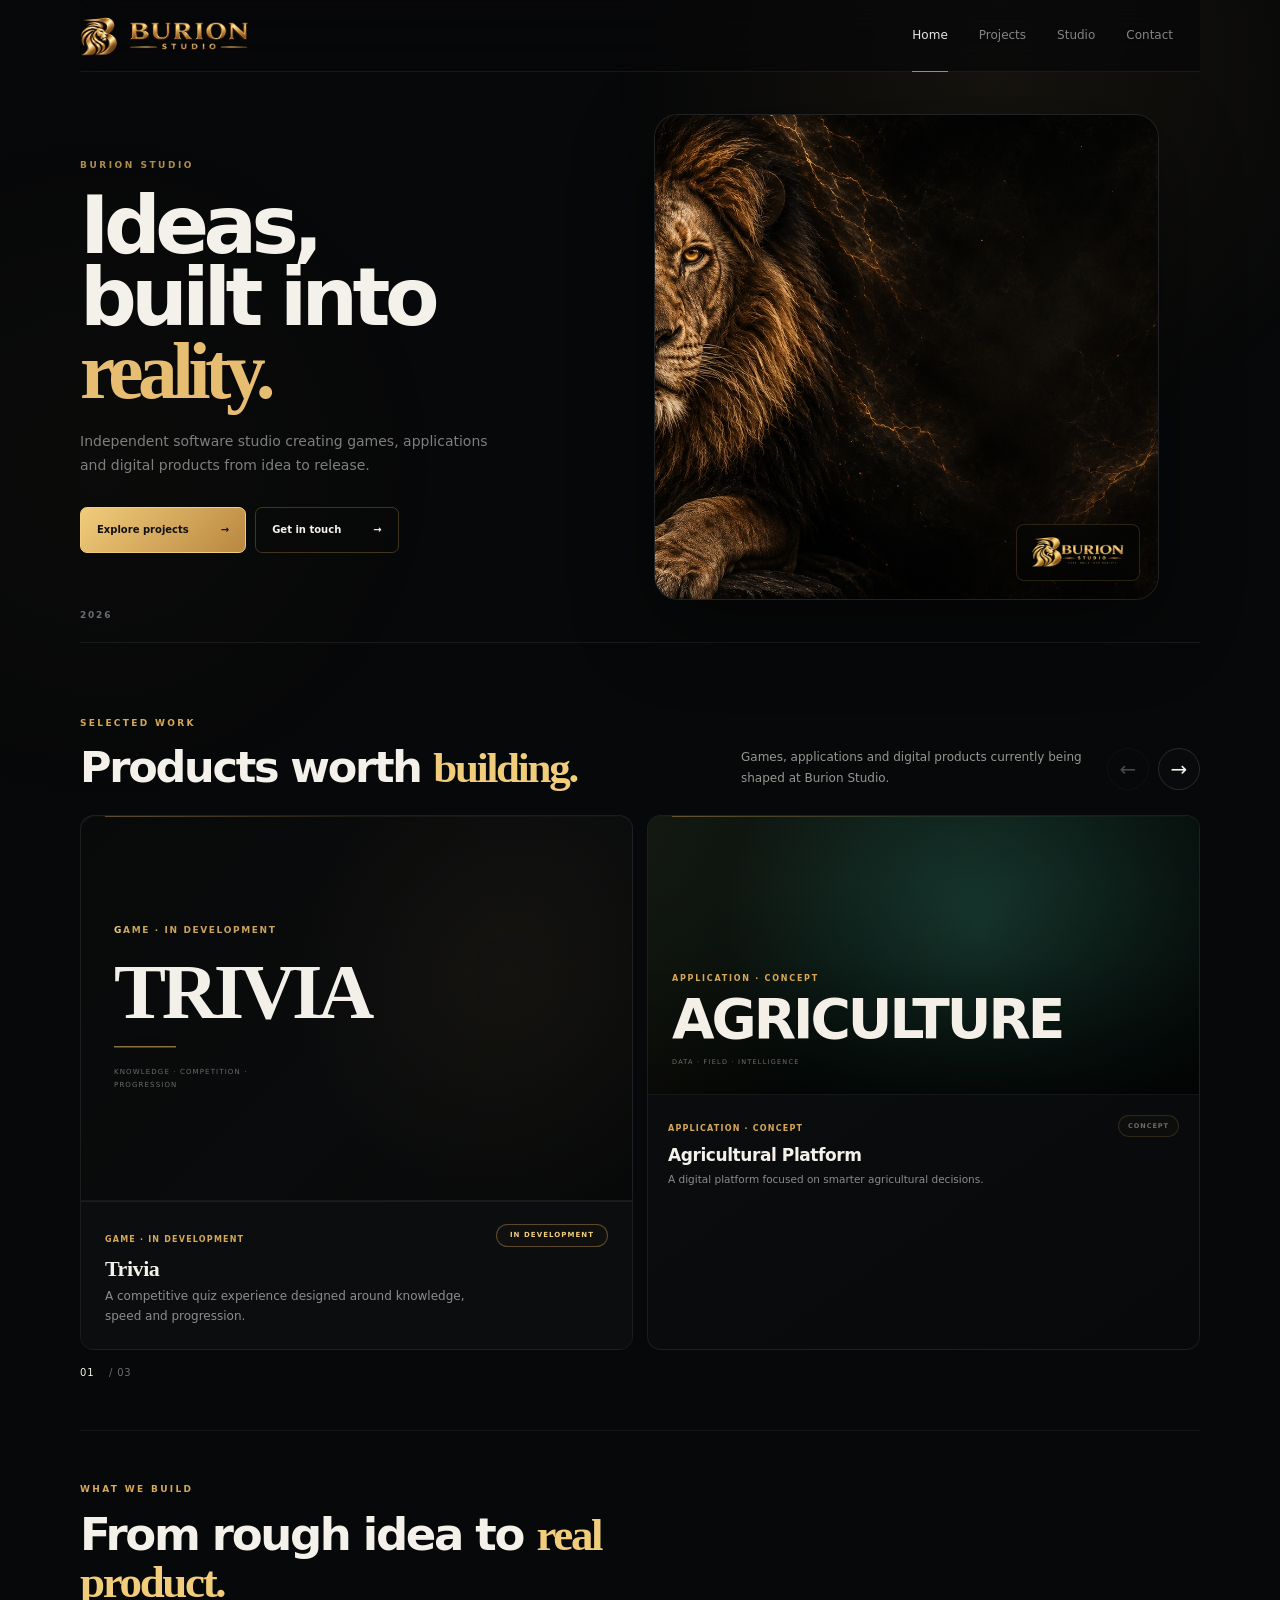
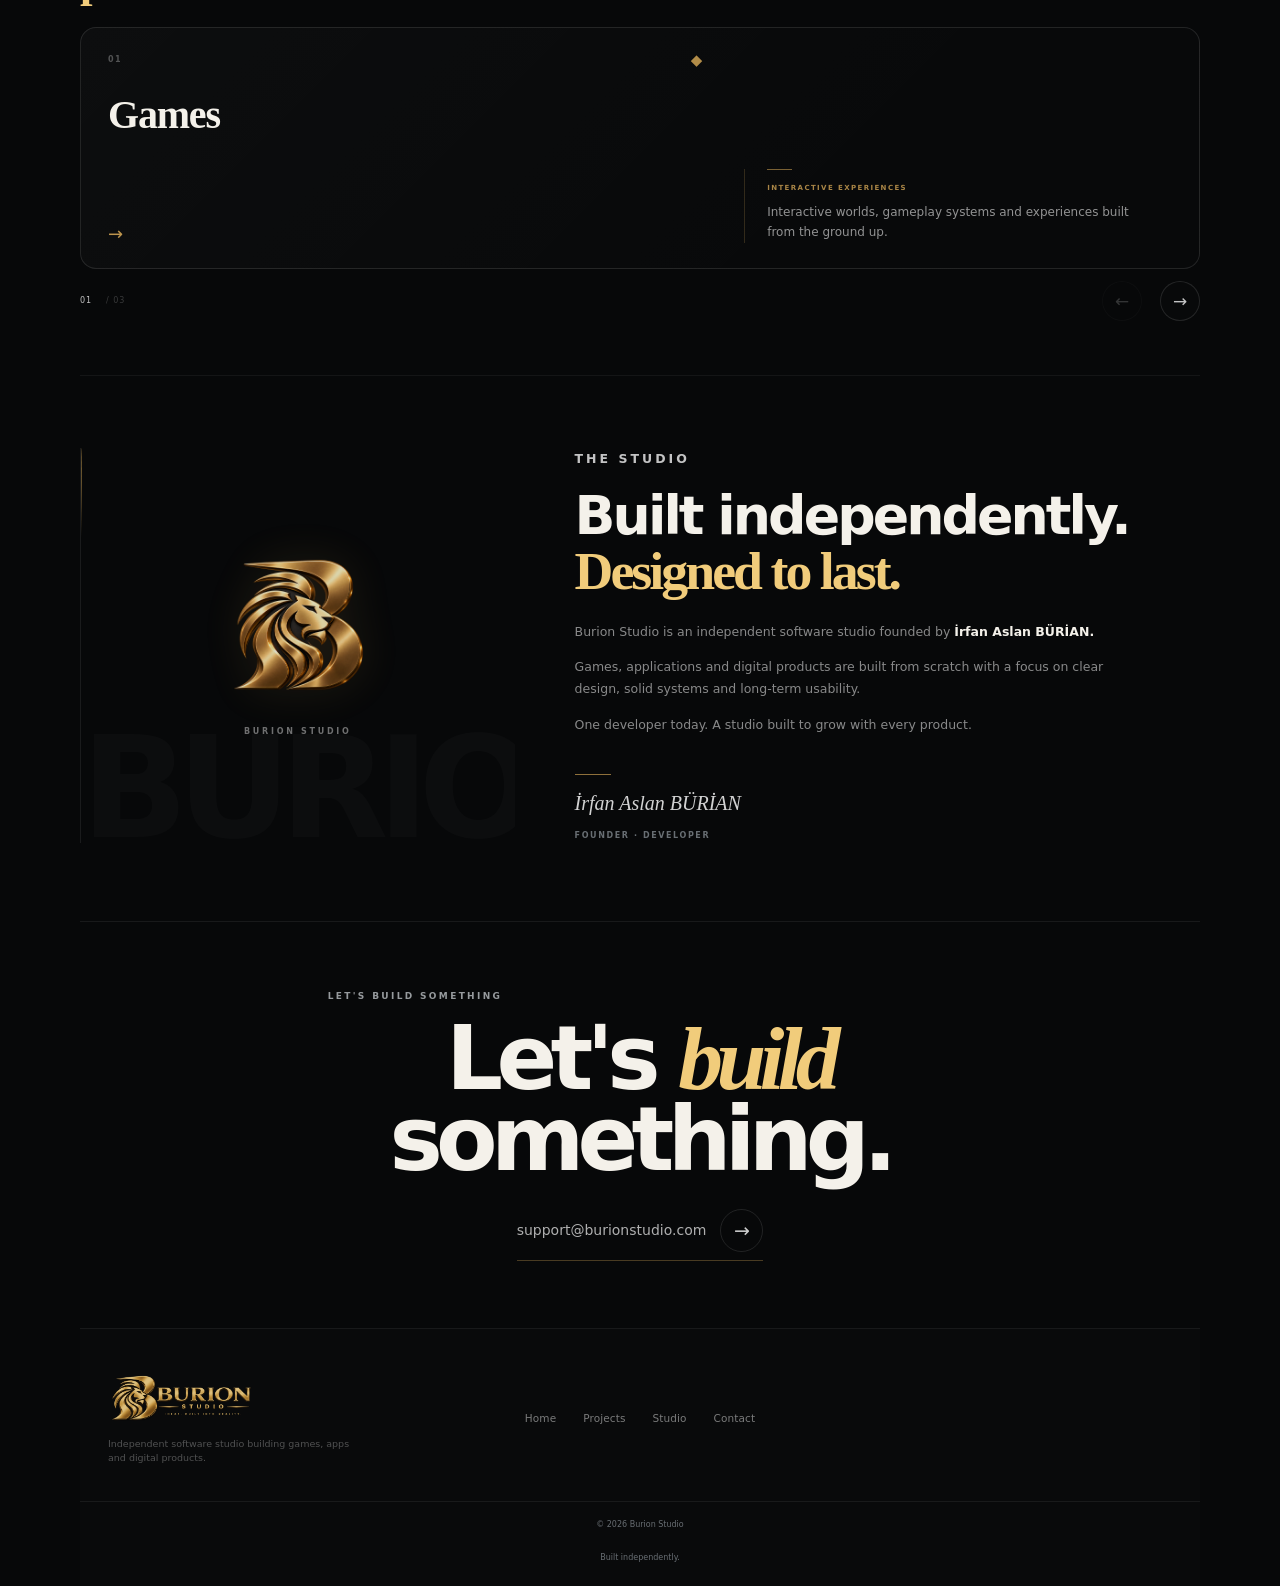
==== index.html @ bcc715de "chore: wire final site audit layer" ====
<!DOCTYPE html><html lang="en"><head><meta charset="UTF-8"><meta name="viewport" content="width=device-width, initial-scale=1.0"><meta name="description" content="Burion Studio — independent games, applications and digital products built from idea to release."><meta name="theme-color" content="#070809"><meta name="color-scheme" content="dark"><meta name="robots" content="index, follow"><meta name="author" content="Burion Studio"><link rel="canonical" href="https://burionstudio.com/"><link rel="preload" as="image" href="assets/brand/burion-hero-lion.jpg" fetchpriority="high"><link rel="icon" type="image/png" href="assets/brand/burion-favicon.png"><link rel="stylesheet" href="css/style.css"><link rel="stylesheet" href="css/about-polish.css?v=20260830-1"><link rel="stylesheet" href="css/projects-polish.css?v=20260830-2"><link rel="stylesheet" href="css/footer-polish.css?v=20260830-9"><link rel="stylesheet" href="css/stability.css?v=20260830-1"><link rel="stylesheet" href="css/redesign-v1.css?v=20260831-2"><link rel="stylesheet" href="css/apple-linear-v2.css?v=20260831-1"><link rel="stylesheet" href="css/contact-reference-v1.css?v=20260831-1"><link rel="stylesheet" href="css/selected-work-carousel-fix.css?v=20260901-2"><link rel="stylesheet" href="css/selected-work-reference.css?v=20260901-3"><link rel="stylesheet" href="css/what-we-build-carousel.css?v=20260901-4"><link rel="stylesheet" href="css/contact-footer-premium-v1.css?v=20260901-2"><link rel="stylesheet" href="css/site-audit-v1.css?v=20260901-1"><title>Burion Studio — Independent Software Studio</title></head><body><div class="site-shell"><header class="site-header"><a href="#home" class="site-logo" aria-label="Burion Studio home"><img src="assets/brand/burion-logo-horizontal.png" alt="Burion Studio"></a><nav class="desktop-nav" aria-label="Primary navigation"><a href="#home" class="nav-link active">Home</a><a href="#projects" class="nav-link">Projects</a><a href="#studio" class="nav-link">Studio</a><a href="#contact" class="nav-link">Contact</a></nav><div class="header-actions"><button class="menu-button" type="button" aria-label="Open menu" aria-expanded="false" aria-controls="mobileMenu"><span></span><span></span><span></span></button></div></header><div class="mobile-menu" id="mobileMenu" hidden><nav class="mobile-nav" aria-label="Mobile navigation"><a href="#home">Home</a><a href="#projects">Projects</a><a href="#studio">Studio</a><a href="#contact">Contact</a></nav></div><main><section id="home" class="hero redesign-hero"><div class="hero-content"><p class="eyebrow">BURION STUDIO</p><h1>Ideas,<br>built into <em>reality.</em></h1><p class="hero-description">Independent software studio creating games, applications and digital products from idea to release.</p><div class="hero-actions"><a href="#projects" class="button button-primary"><span>Explore projects</span><span>→</span></a><a href="#contact" class="button button-secondary"><span>Get in touch</span><span>→</span></a></div></div><div class="hero-visual"><div class="hero-image-frame"><img src="assets/brand/burion-hero-lion.jpg" alt="Burion Studio lion" class="hero-image" loading="eager" fetchpriority="high" decoding="async"><div class="hero-image-overlay"></div><div class="hero-image-brand"><img src="assets/brand/burion-logo-gold.png" alt=""></div></div></div></section><section id="projects" class="projects-section redesign-projects"><div class="section-heading projects-heading"><div><p class="eyebrow">SELECTED WORK</p><h2>Products worth <em>building.</em></h2></div><div class="projects-heading-side"><p class="section-description">Games, applications and digital products currently being shaped at Burion Studio.</p><div class="projects-controls" role="group" aria-label="Selected work navigation"><button type="button" class="projects-arrow projects-prev" aria-label="Previous project" disabled>←</button><button type="button" class="projects-arrow projects-next" aria-label="Next project">→</button></div></div></div><div class="projects-carousel" data-projects-carousel><div class="projects-track"><article class="project-card project-featured"><div class="project-image project-image-trivia"><div class="project-image-content"><span>GAME · IN DEVELOPMENT</span><strong>TRIVIA</strong><small>KNOWLEDGE · COMPETITION ·<br>PROGRESSION</small></div></div><div class="project-info redesign-project-info"><div><span class="project-category">GAME · IN DEVELOPMENT</span><h3>Trivia</h3><p>A competitive quiz experience designed around knowledge, speed and progression.</p></div><span class="project-status">IN DEVELOPMENT</span></div></article><article class="project-card"><div class="project-image project-image-agriculture"><div class="project-image-content"><span>APPLICATION · CONCEPT</span><strong>AGRICULTURE</strong><small>DATA · FIELD · INTELLIGENCE</small></div><div class="agri-ui" aria-hidden="true"><div class="agri-sidebar"><i></i><i></i><i></i><i></i></div><div class="agri-map"><b></b><b></b><b></b><b></b></div></div></div><div class="project-info"><div><span class="project-category">APPLICATION · CONCEPT</span><h3>Agricultural Platform</h3><p>A digital platform focused on smarter agricultural decisions.</p></div><span class="project-status">CONCEPT</span></div></article><article class="project-card project-next"><div class="project-image project-image-next"><div class="project-next-mark"><span>03</span><strong>MORE<br><em>TO COME.</em></strong><small>NEW PRODUCTS · IN DEVELOPMENT</small></div><div class="project-next-ring" aria-hidden="true"></div></div><div class="project-info"><div><span class="project-category">BURION STUDIO</span><h3>More products are coming.</h3><p>New games and digital products are taking shape behind the scenes.</p></div><span class="project-status">COMING SOON</span></div></article></div></div><div class="projects-pagination" aria-hidden="true"><span class="projects-pagination-current">01</span><span class="projects-pagination-line"><i></i></span><span>02</span><span class="projects-pagination-line"><i></i></span><span>03</span></div></section><section class="build-section redesign-build"><div class="section-heading"><div><p class="eyebrow">WHAT WE BUILD</p><h2>From rough idea to <em>real product.</em></h2></div></div><div class="build-carousel" data-build-carousel><div class="build-track"><article class="build-slide"><div class="build-slide-main"><div class="build-slide-top"><span class="build-slide-index">01</span><span class="build-slide-symbol">◆</span></div><h3>Games</h3><span class="build-slide-arrow">→</span></div><div class="build-slide-copy"><span>INTERACTIVE EXPERIENCES</span><p>Interactive worlds, gameplay systems and experiences built from the ground up.</p></div></article><article class="build-slide"><div class="build-slide-main"><div class="build-slide-top"><span class="build-slide-index">02</span><span class="build-slide-symbol">◇</span></div><h3>Applications</h3><span class="build-slide-arrow">→</span></div><div class="build-slide-copy"><span>DIGITAL SOLUTIONS</span><p>Useful digital products designed around real problems and real people.</p></div></article><article class="build-slide"><div class="build-slide-main"><div class="build-slide-top"><span class="build-slide-index">03</span><span class="build-slide-symbol">&lt;/&gt;</span></div><h3>Digital Products</h3><span class="build-slide-arrow">→</span></div><div class="build-slide-copy"><span>WEB · PLATFORMS · EXPERIENCES</span><p>Websites, platforms and experiences when ideas need a place to live.</p></div></article></div><div class="build-carousel-controls"><div class="build-pagination"><span class="build-pagination-current">01</span></div><div class="build-arrows"><button type="button" class="build-arrow build-prev" aria-label="Previous capability" disabled>←</button><button type="button" class="build-arrow build-next" aria-label="Next capability">→</button></div></div></div></section><section id="studio" class="about-section redesign-about"><div class="about-visual"><div class="about-mark"><img src="assets/brand/burion-logo-mark.png" alt="Burion Studio mark" loading="lazy" decoding="async"></div><span>BURION STUDIO</span></div><div class="about-content"><p class="eyebrow">THE STUDIO</p><h2>Built independently.<br><em>Designed to last.</em></h2><p>Burion Studio is an independent software studio founded by <strong>İrfan Aslan BÜRİAN.</strong></p><p>Games, applications and digital products are built from scratch with a focus on clear design, solid systems and long-term usability.</p><p>One developer today. A studio built to grow with every product.</p><div class="signature">İrfan Aslan BÜRİAN</div><span class="about-role">FOUNDER · DEVELOPER</span></div></section><section id="contact" class="contact-section redesign-contact"><div class="contact-heading"><p class="eyebrow">LET'S BUILD SOMETHING</p><h2>Let's <em>build</em><br>something.</h2><a href="mailto:support@burionstudio.com" class="contact-email" aria-label="Email Burion Studio">support@burionstudio.com <span aria-hidden="true">→</span></a></div></section></main><footer class="site-footer"><div class="footer-main"><div class="footer-brand"><img src="assets/brand/burion-logo-gold.png" alt="Burion Studio" loading="lazy" decoding="async"><p>Independent software studio building games, apps and digital products.</p></div><nav class="footer-nav" aria-label="Footer navigation"><a href="#home">Home</a><a href="#projects">Projects</a><a href="#studio">Studio</a><a href="#contact">Contact</a></nav><div class="footer-socials" aria-label="Social links"></div></div><div class="footer-bottom"><span>© 2026 Burion Studio</span><span>Built independently.</span></div></footer></div><script src="script.js"></script></body></html>
---- css/style.css ----
/* =========================================================
   BURION STUDIO
   PREMIUM RESPONSIVE SYSTEM
   V3
========================================================= */

:root{--bg:#070809;--bg-soft:#0a0c0e;--surface:#0d1012;--surface-raised:#111416;--line:rgba(255,255,255,.085);--line-soft:rgba(255,255,255,.055);--text:#f4f1ea;--text-soft:#d0cdc5;--muted:#969a9d;--muted-dark:#686e73;--gold:#d7a957;--gold-light:#f1cc7b;--gold-dark:#9b7337;--max-width:1180px;--radius:16px;--ease:cubic-bezier(.22,.61,.36,1)}
*,*::before,*::after{box-sizing:border-box}html{margin:0;padding:0;width:100%;scroll-behavior:smooth;scroll-padding-top:90px;overflow-x:hidden}body{margin:0;padding:0;width:100%;min-width:0;overflow-x:hidden;background:var(--bg);color:var(--text);font-family:"DM Sans",system-ui,-apple-system,BlinkMacSystemFont,"Segoe UI",sans-serif;line-height:1.6;-webkit-font-smoothing:antialiased;text-rendering:optimizeLegibility}img,svg{display:block;max-width:100%}button,input,textarea{font:inherit}button{cursor:pointer}a{color:inherit;text-decoration:none}::selection{background:var(--gold);color:#111}body::before{content:"";position:fixed;inset:0;z-index:-1;pointer-events:none;background:radial-gradient(circle at 78% 8%,rgba(215,169,87,.075),transparent 30%),radial-gradient(circle at 8% 52%,rgba(215,169,87,.025),transparent 28%)}
.site-shell{width:100%;max-width:var(--max-width);margin:0 auto;padding-left:30px;padding-right:30px}.site-header{position:relative;z-index:100;height:82px;display:flex;align-items:center;border-bottom:1px solid var(--line-soft)}.site-logo{width:190px;max-width:190px;display:flex;align-items:center;flex-shrink:0}.site-logo img{width:175px;height:auto;object-fit:contain}.desktop-nav{display:flex;align-items:center;gap:38px;margin-left:auto;margin-right:38px}.nav-link{position:relative;padding:31px 0;color:var(--muted);font-size:13px;font-weight:500;transition:color .2s ease}.nav-link:hover,.nav-link.active{color:var(--text)}.nav-link.active::after{content:"";position:absolute;left:0;right:0;bottom:-1px;height:2px;background:var(--gold)}.header-actions{position:relative;display:flex;align-items:center;gap:17px;flex-shrink:0}.language-button{display:flex;align-items:center;gap:6px;padding:8px 0;border:0;background:transparent;color:var(--text-soft);font-size:11px;font-weight:600;letter-spacing:.1em}.language-arrow{color:var(--gold);font-size:12px}.menu-button{display:none;width:40px;height:40px;padding:8px;flex-direction:column;align-items:center;justify-content:center;gap:5px;border:1px solid var(--line);border-radius:9px;background:var(--surface)}.menu-button span{display:block;width:20px;height:2px;border-radius:2px;background:var(--text);transition:transform .2s ease,opacity .2s ease}.menu-button.is-open span:nth-child(1){transform:translateY(7px) rotate(45deg)}.menu-button.is-open span:nth-child(2){opacity:0}.menu-button.is-open span:nth-child(3){transform:translateY(-7px) rotate(-45deg)}.language-menu{position:absolute;top:67px;right:0;z-index:500;width:145px;padding:6px;border:1px solid var(--line);border-radius:11px;background:rgba(13,16,18,.97);box-shadow:0 20px 50px rgba(0,0,0,.45);backdrop-filter:blur(18px)}.language-menu[hidden],.mobile-menu[hidden]{display:none}.language-menu button{width:100%;padding:10px 12px;border:0;border-radius:7px;background:transparent;color:var(--text-soft);text-align:left;font-size:12px;transition:background .2s ease,color .2s ease}.language-menu button:hover{background:rgba(215,169,87,.07);color:var(--gold-light)}.mobile-menu{display:none;position:fixed;top:74px;left:15px;right:15px;z-index:200;padding:10px;border:1px solid var(--line);border-radius:15px;background:rgba(10,12,14,.98);box-shadow:0 25px 70px rgba(0,0,0,.58);backdrop-filter:blur(20px)}.mobile-menu:not([hidden]){display:block}.mobile-nav a{display:block;padding:14px 13px;border-bottom:1px solid var(--line-soft);color:var(--text-soft);font-size:14px;transition:color .2s ease,padding-left .2s ease}.mobile-nav a:last-child{border-bottom:0}.mobile-nav a:hover{color:var(--gold-light);padding-left:17px}.mobile-language{margin-top:10px;padding:13px 13px 5px;border-top:1px solid var(--line-soft)}.mobile-language>span{display:block;margin-bottom:10px;color:var(--gold);font-size:9px;font-weight:700;letter-spacing:.18em}.mobile-language>div{display:flex;gap:7px}.mobile-language button{padding:7px 10px;border:1px solid var(--line);border-radius:7px;background:rgba(255,255,255,.025);color:var(--muted);font-size:10px}.eyebrow{margin:0 0 18px;color:var(--gold);font-size:10px;font-weight:700;line-height:1;letter-spacing:.24em}h1,h2,h3,p{margin-top:0}h2{font-size:clamp(31px,4vw,45px);line-height:1.07;letter-spacing:-.045em}h1 em,h2 em{color:var(--gold-light);font-family:"Playfair Display",Georgia,serif;font-style:normal;font-weight:600}
.hero{position:relative;display:grid;grid-template-columns:minmax(0,.9fr) minmax(0,1.1fr);min-height:650px;border-bottom:1px solid var(--line-soft)}.hero-content{position:relative;z-index:2;display:flex;flex-direction:column;justify-content:center;padding:75px 40px 75px 0}.hero h1{max-width:650px;margin:0 0 27px;font-size:clamp(58px,6.35vw,84px);font-weight:700;line-height:.94;letter-spacing:-.065em}.hero-description{max-width:465px;margin:0;color:var(--muted);font-size:15px;line-height:1.75}.hero-actions{display:flex;flex-wrap:wrap;gap:11px;margin-top:35px}.button{min-height:48px;display:inline-flex;align-items:center;justify-content:space-between;gap:32px;padding:12px 17px;border-radius:8px;font-size:11px;font-weight:700;transition:transform .2s var(--ease),box-shadow .2s ease,border-color .2s ease,background .2s ease}.button:hover{transform:translateY(-2px)}.button-primary{color:#111;border:1px solid var(--gold-light);background:linear-gradient(135deg,var(--gold-light),#b98740);box-shadow:0 8px 25px rgba(215,169,87,.08)}.button-primary:hover{box-shadow:0 12px 35px rgba(215,169,87,.18)}.button-secondary{color:var(--text);border:1px solid #574628;background:rgba(255,255,255,.015)}.button-secondary:hover{border-color:var(--gold);background:rgba(215,169,87,.045)}
.hero-visual{position:relative;min-width:0;min-height:650px;display:flex;align-items:center;justify-content:center;padding:42px 0 42px 18px}.hero-visual::before{content:"";position:absolute;width:470px;height:470px;border-radius:50%;background:radial-gradient(circle,rgba(215,169,87,.14),rgba(215,169,87,.035) 48%,transparent 72%);filter:blur(2px)}.hero-image-frame{position:relative;z-index:2;width:100%;max-width:530px;aspect-ratio:1/1;overflow:hidden;border:1px solid rgba(215,169,87,.28);border-radius:22px;background:#090a0b;box-shadow:0 30px 90px rgba(0,0,0,.48)}.hero-image{width:100%;height:100%;object-fit:cover;object-position:center}.hero-image-overlay{position:absolute;inset:0;background:linear-gradient(135deg,rgba(0,0,0,.04),transparent 40%,rgba(0,0,0,.55))}.hero-image-brand{position:absolute;right:21px;bottom:20px;width:140px;padding:9px 12px;border:1px solid rgba(215,169,87,.25);border-radius:8px;background:rgba(5,6,7,.68);backdrop-filter:blur(12px)}.hero-image-brand img{width:100%;height:auto}
.brand-statement{display:grid;grid-template-columns:repeat(4,minmax(0,1fr));gap:22px;padding:27px 0;border-bottom:1px solid var(--line-soft)}.statement-item{display:flex;align-items:flex-start;gap:12px;min-width:0}.statement-number{flex-shrink:0;color:var(--gold);font-size:10px;font-weight:700;letter-spacing:.1em}.statement-item>div{display:flex;flex:1 1 auto;flex-direction:column;min-width:0}.statement-item strong{display:block;font-size:9px;line-height:1.25;letter-spacing:.14em;white-space:normal;overflow-wrap:normal;word-break:normal}.statement-item span:last-child{display:block;margin-top:4px;color:var(--muted-dark);font-size:10px;line-height:1.4;white-space:normal;overflow-wrap:normal;word-break:normal}
.build-section{display:grid;grid-template-columns:minmax(0,.72fr) minmax(0,1.8fr);gap:65px;padding:100px 0}.section-heading{min-width:0}.section-heading h2{margin:0}.build-grid{display:grid;grid-template-columns:repeat(3,minmax(0,1fr));gap:13px}.build-card{position:relative;min-width:0;min-height:280px;display:flex;flex-direction:column;padding:25px;overflow:hidden;border:1px solid var(--line);border-radius:var(--radius);background:linear-gradient(145deg,rgba(255,255,255,.035),rgba(255,255,255,.008));transition:transform .25s var(--ease),border-color .25s ease,background .25s ease}.build-card::after{content:"";position:absolute;width:110px;height:110px;right:-45px;bottom:-45px;border-radius:50%;background:radial-gradient(circle,rgba(215,169,87,.10),transparent 70%);pointer-events:none}.build-card:hover{transform:translateY(-5px);border-color:rgba(215,169,87,.32);background:var(--surface-raised)}.card-top{display:flex;align-items:center;justify-content:space-between}.card-index{color:var(--muted-dark);font-size:9px;letter-spacing:.12em}.card-symbol{color:var(--gold);font-size:21px}.build-card h3{margin:34px 0 10px;font-size:18px;line-height:1.2}.build-card p{margin:0;color:var(--muted);font-size:12px;line-height:1.7}.card-arrow{margin-top:auto;padding-top:22px;color:var(--gold);font-size:18px}
.projects-section{padding-bottom:105px}.projects-heading{display:grid;grid-template-columns:minmax(0,1.2fr) minmax(0,.8fr);gap:50px;align-items:end;margin-bottom:35px}.projects-heading h2{max-width:650px;margin:0}.section-description{max-width:370px;margin:0;color:var(--muted);font-size:12px;line-height:1.7}.projects-grid{display:grid;grid-template-columns:repeat(2,minmax(0,1fr));gap:14px}.project-card{min-width:0;overflow:hidden;border:1px solid var(--line);border-radius:var(--radius);background:var(--surface);transition:transform .25s var(--ease),border-color .25s ease}.project-card:hover{transform:translateY(-4px);border-color:rgba(215,169,87,.3)}.project-card.project-featured{grid-column:span 2}.project-image{position:relative;min-height:300px;display:flex;align-items:center;justify-content:center;overflow:hidden;background:radial-gradient(circle at 50% 40%,#302415,#090807 68%)}.project-image::after{content:"";position:absolute;inset:0;background:linear-gradient(180deg,transparent 45%,rgba(0,0,0,.28));pointer-events:none}.project-image-agriculture{background:radial-gradient(circle at 60% 40%,#183b31,#07100d 70%)}.project-image-studio{background:radial-gradient(circle at 50% 45%,#252019,#080909 70%)}.project-image-content{position:relative;z-index:2;display:flex;flex-direction:column;align-items:center;padding:20px;text-align:center}.project-image-content span{margin-bottom:10px;color:var(--gold);font-size:9px;font-weight:700;letter-spacing:.25em}.project-image-content strong{color:#f5f0e7;font-size:clamp(42px,6vw,70px);line-height:.9;letter-spacing:-.06em}.project-image-content small{margin-top:14px;color:rgba(255,255,255,.45);font-size:7px;letter-spacing:.22em}.project-info{display:flex;align-items:flex-start;justify-content:space-between;gap:25px;padding:22px 24px 24px}.project-category{color:var(--gold);font-size:8px;font-weight:700;letter-spacing:.15em}.project-info h3{margin:8px 0 7px;font-size:18px}.project-info p{max-width:520px;margin:0;color:var(--muted);font-size:11px;line-height:1.65}.project-status{flex-shrink:0;margin-top:2px;color:var(--muted-dark);font-size:7px;font-weight:700;letter-spacing:.15em}
.about-section{display:grid;grid-template-columns:minmax(0,.82fr) minmax(0,1.18fr);gap:75px;padding:90px 0 105px;border-top:1px solid var(--line-soft)}.about-visual{position:relative;min-height:390px;display:flex;flex-direction:column;align-items:center;justify-content:center;overflow:hidden;border:1px solid var(--line);border-radius:var(--radius);background:radial-gradient(circle at 50% 45%,rgba(215,169,87,.08),transparent 64%)}.about-visual::before{content:"";position:absolute;width:230px;height:230px;border:1px solid rgba(215,169,87,.09);border-radius:50%}.about-visual::after{content:"";position:absolute;width:320px;height:320px;border:1px solid rgba(215,169,87,.045);border-radius:50%}.about-mark{position:relative;z-index:2;width:145px;height:145px;display:flex;align-items:center;justify-content:center;margin-bottom:22px}.about-mark img{width:100%;height:100%;object-fit:contain;filter:drop-shadow(0 0 30px rgba(215,169,87,.18))}.about-visual>span{position:relative;z-index:2;color:var(--muted-dark);font-size:8px;font-weight:700;letter-spacing:.3em}.about-content{max-width:600px}.about-content h2{margin:0 0 30px}.about-content p{margin-bottom:14px;color:var(--muted);font-size:13px;line-height:1.75}.about-content p strong{color:var(--text)}.signature{margin-top:30px;color:var(--gold-light);font-family:"Playfair Display",Georgia,serif;font-size:22px;font-style:italic}
.contact-section{display:grid;grid-template-columns:minmax(0,.85fr) minmax(0,1.15fr);gap:75px;padding:90px 0 105px;border-top:1px solid var(--line-soft)}.contact-heading h2{margin:0 0 24px;font-size:clamp(34px,4.2vw,52px)}.contact-heading>p{max-width:450px;margin:0 22px 0 0;color:var(--muted);font-size:13px;line-height:1.7}.contact-meta{display:grid;gap:14px;margin-top:35px}.contact-meta-item{display:flex;align-items:flex-start;gap:13px}.contact-meta-item span:first-child{color:var(--gold);font-size:9px;font-weight:700;letter-spacing:.16em}.contact-meta-item a,.contact-meta-item>span:last-child{color:var(--text-soft);font-size:12px}.contact-form{min-width:0}.form-row{display:grid;grid-template-columns:repeat(2,minmax(0,1fr));gap:14px}.form-group{display:grid;gap:7px;margin-bottom:16px}.form-group label{color:var(--muted-dark);font-size:8px;font-weight:700;letter-spacing:.16em}.form-group input,.form-group textarea{width:100%;border:1px solid var(--line);border-radius:8px;background:rgba(255,255,255,.02);color:var(--text);outline:none;transition:border-color .2s ease,background .2s ease}.form-group input{height:46px;padding:10px 13px}.form-group textarea{min-height:145px;padding:12px 13px;resize:vertical}.form-group input:focus,.form-group textarea:focus{border-color:rgba(215,169,87,.45);background:rgba(215,169,87,.025)}.form-group input::placeholder,.form-group textarea::placeholder{color:#555b5f}.submit-button{width:100%;min-height:52px;margin-top:3px;display:flex;align-items:center;justify-content:space-between;padding:13px 16px;border:1px solid var(--gold);border-radius:8px;background:linear-gradient(135deg,var(--gold-light),#b98740);color:#111;font-size:10px;font-weight:800;letter-spacing:.08em}.submit-button span:last-child{font-size:17px}.form-status{min-height:20px;margin:12px 0 0;color:var(--gold-light);font-size:10px}.site-footer{border-top:1px solid var(--line-soft)}.footer-main{display:grid;grid-template-columns:1.3fr 1fr 1fr;gap:50px;padding:55px 0 45px}.footer-brand img{width:165px;margin-bottom:16px}.footer-brand p{max-width:310px;margin:0;color:var(--muted-dark);font-size:10px;line-height:1.65}.footer-column h3{margin:0 0 13px;color:var(--text-soft);font-size:8px;font-weight:700;letter-spacing:.18em}.footer-column a{display:block;width:max-content;margin-bottom:8px;color:var(--muted);font-size:10px}.footer-column a:hover{color:var(--gold-light)}.footer-bottom{display:flex;align-items:center;justify-content:space-between;gap:20px;padding:18px 0;border-top:1px solid var(--line-soft);color:var(--muted-dark);font-size:8px}.footer-bottom div:last-child{display:flex;gap:15px}.footer-bottom a:hover{color:var(--gold-light)}
@media(max-width:1000px){.site-shell{padding-left:25px;padding-right:25px}.desktop-nav{gap:25px;margin-right:25px}.hero-content{padding-right:25px}.hero h1{font-size:clamp(52px,6.2vw,72px)}.build-section{gap:40px}.about-section,.contact-section{gap:50px}}
@media(max-width:800px){.site-shell{padding-left:28px;padding-right:28px}.site-header{height:74px}.site-logo{width:155px;max-width:155px}.site-logo img{width:145px}.desktop-nav{display:none}.header-actions{margin-left:auto;gap:10px}.menu-button{display:flex}.hero{position:relative;display:block;min-height:690px;overflow:hidden;background:#070809}.hero-content{position:relative;z-index:3;width:61%;min-height:690px;display:flex;justify-content:center;padding:58px 0 62px}.hero h1{max-width:100%;margin-bottom:22px;font-size:clamp(42px,11vw,50px);line-height:.96;letter-spacing:-.06em}.hero-description{max-width:285px;font-size:12.5px;line-height:1.7}.hero-actions{width:100%;max-width:270px;flex-direction:column;gap:9px;margin-top:27px}.hero-actions .button{width:100%;max-width:270px;min-height:48px;padding-left:16px;padding-right:16px;border-radius:8px;font-size:10.5px}.hero-visual{position:absolute;inset:0;z-index:1;width:100%;min-height:100%;padding:0;pointer-events:none}.hero-visual::before{display:none}.hero-image-frame{position:absolute;top:0;right:0;width:92%;height:100%;max-width:none;aspect-ratio:auto;border:0;border-left:1px solid rgba(215,169,87,.13);border-radius:0;box-shadow:none;background:#070809}.hero-image{width:100%;height:100%;object-fit:cover;object-position:0 center;transform:translateX(9%) scale(1.02);transform-origin:center center;filter:brightness(.74) saturate(.88) contrast(1.06);opacity:.93}.hero-image-overlay{background:linear-gradient(90deg,#070809 0%,rgba(7,8,9,.98) 10%,rgba(7,8,9,.84) 25%,rgba(7,8,9,.46) 45%,rgba(7,8,9,.10) 70%,rgba(7,8,9,.18) 100%),linear-gradient(180deg,rgba(7,8,9,.10) 0%,transparent 34%,rgba(7,8,9,.25) 72%,rgba(7,8,9,.68) 100%)}.hero-image-brand{display:none}.brand-statement{display:grid;grid-template-columns:repeat(2,minmax(0,1fr));gap:28px 18px;width:100%;padding:26px 0}.statement-item{display:grid;grid-template-columns:24px minmax(0,1fr);align-items:start;gap:8px;width:100%;min-width:0}.statement-item .statement-number{width:24px;flex:none;line-height:1.35;font-size:8px}.statement-item>div{display:flex;flex-direction:column;width:auto;min-width:0;flex:initial}.statement-item strong,.statement-item span:last-child{display:block;width:auto;min-width:0;white-space:normal;word-break:normal;overflow-wrap:normal;hyphens:none}.statement-item strong{font-size:8.5px;line-height:1.3;letter-spacing:.11em}.statement-item span:last-child{margin-top:5px;font-size:9.5px;line-height:1.45}.build-section{display:grid;grid-template-columns:minmax(0,1fr);gap:34px;padding:70px 0}.build-grid{display:grid;grid-template-columns:minmax(0,1fr);gap:14px}.build-card{min-height:230px}.projects-section{padding-bottom:76px}.projects-heading{display:grid;grid-template-columns:minmax(0,1fr);gap:15px;align-items:start;margin-bottom:24px}.projects-grid{display:grid;grid-template-columns:minmax(0,1fr);gap:14px}.project-card.project-featured{grid-column:auto}.project-card::before{width:26px}.project-featured .project-image{min-height:235px}.project-image{min-height:225px}.project-info{gap:14px;padding:18px 19px 19px}.project-featured .project-info{padding-top:18px}.project-featured .project-info h3{font-size:19px}.project-info h3{margin-top:7px;margin-bottom:6px}.project-info p{max-width:none;font-size:10.5px;line-height:1.6}.project-status{align-self:flex-start;white-space:nowrap;padding:4px 7px;font-size:6.5px}.about-section{display:grid;grid-template-columns:minmax(0,1fr);gap:42px;padding:68px 0 70px}.about-visual{min-height:300px}.about-mark{width:120px;height:120px}.about-content{max-width:none}.about-content h2{margin-bottom:24px}.about-content p{margin-bottom:12px}.signature{margin-top:24px}.contact-section{display:grid;grid-template-columns:minmax(0,1fr);gap:38px;padding:68px 0 72px}.contact-heading h2{margin-bottom:20px}.contact-description{margin-right:0}.contact-form{width:100%;min-width:0}.contact-form .form-row{display:grid;grid-template-columns:minmax(0,1fr);gap:18px}.contact-form input,.contact-form textarea{width:100%;max-width:100%}.submit-button{width:100%}.site-footer{margin-top:0}.footer-main{gap:38px}}
@media(max-width:800px){html[lang="ru"] .hero-content{width:80%}html[lang="ru"] .hero h1{font-size:clamp(39px,10vw,45px);letter-spacing:-.065em;max-width:none}html[lang="ru"] .hero-description{max-width:260px}html[lang="ru"] .hero-actions,html[lang="ru"] .hero-actions .button{max-width:250px}}
@media(max-width:430px){.site-shell{padding-left:24px;padding-right:24px}.hero{min-height:670px}.hero-content{width:60%;min-height:670px;padding-top:54px;padding-bottom:54px}.hero h1{font-size:clamp(40px,11.4vw,47px)}.hero-description{max-width:260px;font-size:12.1px}.hero-actions,html[lang="ru"] .hero-actions,html[lang="ru"] .hero-actions .button{max-width:250px}.hero-actions .button{max-width:250px}.hero-image-frame{width:93%}.hero-image{transform:translateX(10%) scale(1.02);filter:brightness(.74) saturate(.88) contrast(1.06);opacity:.94}.brand-statement{gap:24px 14px}.statement-item{grid-template-columns:21px minmax(0,1fr);gap:6px}.statement-item .statement-number{width:21px;font-size:7px}.statement-item strong{font-size:7.6px;letter-spacing:.095em}.statement-item span:last-child{font-size:8.8px}.projects-heading{gap:15px}.project-featured .project-image{min-height:220px}.project-image{min-height:210px}.project-info{padding:17px 17px 18px}.project-status{font-size:6px;letter-spacing:.13em}}
@media(max-width:430px){html[lang="ru"] .hero-content{width:80%}html[lang="ru"] .hero h1{font-size:clamp(37px,10vw,43px);letter-spacing:-.065em}html[lang="ru"] .hero-description{max-width:260px}html[lang="ru"] .hero-actions,html[lang="ru"] .hero-actions .button{max-width:250px}}
---- css/about-polish.css ----
/* BURION STUDIO — THE STUDIO / PREMIUM PASS 03 */
.about-section{position:relative;align-items:stretch;gap:clamp(48px,7vw,88px)}
.about-visual{min-height:390px;border:0!important;border-left:1px solid rgba(255,255,255,.08)!important;border-radius:0!important;background:transparent!important;box-shadow:none!important;position:relative;overflow:hidden}
.about-visual::before{content:"";position:absolute;left:0;top:0;width:1px;height:92px;background:linear-gradient(to bottom,rgba(215,169,87,.72),transparent);border:0!important}
.about-visual::after{content:"BURION";position:absolute;left:0;bottom:-16px;font-size:clamp(74px,11vw,150px);font-weight:700;letter-spacing:-.08em;line-height:1;color:rgba(255,255,255,.022);border:0!important;width:auto;height:auto;transform:none}
.about-mark{width:150px;height:150px;margin-bottom:25px;position:relative;z-index:1}
.about-mark img{filter:drop-shadow(0 0 24px rgba(215,169,87,.13));opacity:.88}
.about-visual>span{position:relative;z-index:1;letter-spacing:.34em;color:rgba(255,255,255,.42)}
.about-content{align-self:center;max-width:625px;padding:0}
.about-content .eyebrow{margin-bottom:17px}
.about-content h2{max-width:560px;margin-bottom:27px;font-size:clamp(39px,4.2vw,55px);line-height:1.01;letter-spacing:-.055em}
.about-content p{max-width:560px;margin-bottom:13px;font-size:13px;line-height:1.78;color:rgba(255,255,255,.52)}
.about-content p:first-of-type{margin-bottom:19px;color:rgba(255,255,255,.76);font-size:13.5px}
.about-content p strong{color:var(--text);font-weight:600}
.signature{position:relative;display:inline-block;margin-top:25px;padding-top:13px;font-size:20px;color:rgba(255,255,255,.82)}
.signature::before{content:"";position:absolute;top:0;left:0;width:36px;height:1px;background:var(--gold);opacity:.65}
.about-role{display:block;margin-top:5px;color:rgba(255,255,255,.28);font-size:7px;letter-spacing:.18em}
@media(min-width:1201px){.about-section{grid-template-columns:minmax(0,.82fr) minmax(0,1.18fr);padding:92px 0 96px}.about-visual{min-height:430px}.about-content{padding-left:0}}
@media(min-width:801px) and (max-width:1200px){.about-section{padding:78px 0 88px}.about-visual{min-height:370px}.about-content h2{font-size:clamp(35px,4.5vw,49px)}}
@media(max-width:800px){.about-section{gap:34px!important;padding:62px 0 66px!important}.about-visual{min-height:245px!important;border-left:1px solid rgba(255,255,255,.08)!important}.about-visual::before{height:65px!important}.about-visual::after{font-size:72px!important;bottom:-8px!important}.about-mark{width:102px!important;height:102px!important;margin-bottom:17px!important}.about-visual>span{font-size:7px!important;letter-spacing:.28em!important}.about-content{padding:0!important}.about-content .eyebrow{margin-bottom:16px!important}.about-content h2{max-width:100%!important;margin-bottom:23px!important;font-size:clamp(35px,10vw,46px)!important;line-height:1.02!important}.about-content p{max-width:100%!important;margin-bottom:12px!important;font-size:12px!important;line-height:1.7!important}.about-content p:first-of-type{margin-bottom:17px!important;font-size:12.5px!important}.signature{margin-top:21px!important;font-size:18px!important}}
@media(max-width:430px){.about-section{padding:57px 0 62px!important}.about-visual{min-height:225px!important}.about-mark{width:92px!important;height:92px!important}.about-content h2{font-size:clamp(34px,10.5vw,42px)!important}.about-content p{font-size:11.7px!important}}
@media(prefers-reduced-motion:reduce){.about-mark img{transition:none}}
---- css/projects-polish.css ----
/* BURION STUDIO — Projects editorial polish V2
   Scope: Projects section only.
   Hero / About / Contact remain untouched.
*/
.projects-section{position:relative;padding-top:8px}
.projects-heading{margin-bottom:32px}
.projects-heading .section-description{max-width:680px;color:rgba(208,205,197,.72);line-height:1.8}
.projects-heading-side{display:flex;align-items:flex-end;justify-content:space-between;gap:24px;min-width:0}
.projects-controls{display:flex;gap:8px;flex-shrink:0}
.projects-arrow{width:38px;height:38px;display:inline-flex;align-items:center;justify-content:center;border:1px solid rgba(255,255,255,.10);border-radius:50%;background:transparent;color:var(--text-soft);font-size:16px;line-height:1;transition:color .22s ease,border-color .22s ease,background .22s ease,transform .22s var(--ease)}
.projects-arrow:hover:not(:disabled){color:var(--gold-light);border-color:rgba(215,169,87,.45);background:rgba(215,169,87,.045);transform:translateY(-1px)}
.projects-arrow:focus-visible{outline:2px solid var(--gold-light);outline-offset:3px}
.projects-arrow:disabled{opacity:.32;cursor:default}
.projects-carousel{overflow:hidden;width:100%}
.projects-track{display:flex;gap:14px;will-change:transform;transform:translate3d(0,0,0);transition:transform .62s var(--ease)}
.project-card{position:relative;isolation:isolate;flex:0 0 calc((100% - 14px)/2);min-width:0;overflow:hidden;border-color:rgba(255,255,255,.075);background:linear-gradient(145deg,rgba(255,255,255,.028),rgba(255,255,255,.008));box-shadow:0 14px 45px rgba(0,0,0,.12);transition:transform .28s var(--ease),border-color .28s ease,box-shadow .28s ease}
.project-card::before{content:"";position:absolute;top:0;left:24px;right:24px;height:1px;z-index:4;background:linear-gradient(90deg,rgba(215,169,87,.55),rgba(215,169,87,.08),transparent);opacity:.75;pointer-events:none}
.project-card::after{content:"";position:absolute;inset:0;z-index:0;border-radius:inherit;box-shadow:inset 0 1px 0 rgba(255,255,255,.018);pointer-events:none}
.project-card:hover{transform:translateY(-5px);border-color:rgba(215,169,87,.26);box-shadow:0 24px 60px rgba(0,0,0,.24)}
.project-card:focus-within{border-color:rgba(215,169,87,.34);box-shadow:0 20px 55px rgba(0,0,0,.22),0 0 0 1px rgba(215,169,87,.12)}
.project-image{position:relative;min-height:300px;justify-content:flex-start;align-items:flex-end;background-color:#080909}
.project-featured .project-image{min-height:330px}
.project-image::before{content:"";position:absolute;inset:0;z-index:1;background:linear-gradient(180deg,rgba(0,0,0,.03) 25%,rgba(0,0,0,.18) 52%,rgba(0,0,0,.72) 100%);pointer-events:none}
.project-image::after{content:"";position:absolute;inset:0;z-index:2;background:linear-gradient(115deg,rgba(215,169,87,.06),transparent 42%,rgba(0,0,0,.18));pointer-events:none}
.project-image-content{position:relative;z-index:3;width:100%;align-items:flex-start;padding:30px 32px 27px;text-align:left}
.project-image-content span{margin-bottom:9px;font-size:8px;letter-spacing:.22em}
.project-image-content strong{max-width:100%;font-size:clamp(43px,5.7vw,66px);letter-spacing:-.055em;line-height:.9;text-wrap:balance}
.project-image-content small{margin-top:12px;font-size:6.5px;letter-spacing:.19em;color:rgba(255,255,255,.42)}
.project-featured .project-image-content strong{font-size:clamp(52px,6.2vw,74px)}
.project-image-agriculture .project-image-content strong,.project-image-studio .project-image-content strong{font-size:clamp(34px,4.8vw,55px)}
.project-info{position:relative;z-index:3;min-height:132px;padding:21px 24px 23px;border-top:1px solid rgba(255,255,255,.045)}
.project-info h3{margin:7px 0 6px;font-size:19px;line-height:1.2;letter-spacing:-.025em}
.project-info p{max-width:52ch;color:rgba(150,154,157,.9);line-height:1.65}
.project-status{display:inline-flex;align-items:center;width:max-content;max-width:100%;padding:5px 9px;border:1px solid rgba(215,169,87,.17);border-radius:999px;background:rgba(215,169,87,.025);transition:border-color .2s ease,color .2s ease,background .2s ease}
.project-card:hover .project-status,.project-card:focus-within .project-status{border-color:rgba(215,169,87,.3);background:rgba(215,169,87,.05);color:var(--gold-light)}
.project-card a:focus-visible,.project-card button:focus-visible{outline:2px solid var(--gold-light);outline-offset:4px;border-radius:4px}
.project-next .project-image{background:radial-gradient(circle at 70% 50%,rgba(215,169,87,.11),transparent 24%),radial-gradient(circle at 50% 50%,#171514 0%,#090a0b 66%)}
.project-next-mark{position:relative;z-index:3;display:flex;flex-direction:column;align-items:flex-start;padding:30px 32px}.project-next-mark span{color:var(--gold);font-size:8px;font-weight:700;letter-spacing:.22em}.project-next-mark strong{margin-top:58px;color:var(--text);font-family:"Playfair Display",Georgia,serif;font-size:clamp(38px,5vw,60px);font-weight:600;line-height:.95;letter-spacing:-.045em}.project-next-mark em{color:var(--gold-light);font-style:italic}.project-next-mark small{margin-top:14px;color:rgba(255,255,255,.38);font-size:6.5px;letter-spacing:.18em}.project-next-ring{position:absolute;right:10%;top:20%;width:170px;height:170px;border:1px solid rgba(215,169,87,.16);border-radius:50%;box-shadow:0 0 0 28px rgba(215,169,87,.018),0 0 0 56px rgba(215,169,87,.01)}
@media (min-width:801px){.project-card:not(.project-featured) .project-image{min-height:278px}.project-featured .project-info{min-height:138px}}
@media (max-width:800px){.projects-section{padding-top:2px;padding-bottom:72px!important}.projects-heading{margin-bottom:24px!important}.projects-heading-side{align-items:center}.projects-heading .section-description{max-width:330px;line-height:1.7}.projects-controls{gap:7px}.projects-arrow{width:36px;height:36px}.projects-carousel{margin-inline:0}.projects-track{gap:10px}.project-card{flex:0 0 100%}.project-card::before{left:18px;right:18px}.project-image,.project-featured .project-image{min-height:238px!important}.project-image-content,.project-featured .project-image-content{padding:24px 21px 22px}.project-image-content strong,.project-featured .project-image-content strong{font-size:clamp(40px,13vw,54px)!important}.project-image-agriculture .project-image-content strong,.project-image-studio .project-image-content strong{font-size:clamp(31px,10vw,43px)!important}.project-info{min-height:0;padding:18px 19px 20px!important}.project-info h3{font-size:18px!important}.project-info p{font-size:10.5px!important;line-height:1.62!important}.project-next-mark{padding:24px 21px}.project-next-mark strong{margin-top:48px;font-size:clamp(35px,11vw,49px)}.project-next-ring{width:125px;height:125px;right:7%;top:21%}}
@media (max-width:430px){.projects-heading{gap:14px!important}.projects-heading-side{width:100%}.projects-heading .section-description{display:none}.projects-controls{margin-left:auto}.project-image,.project-featured .project-image{min-height:222px!important}.project-image-content,.project-featured .project-image-content{padding:21px 17px 19px}.project-image-content strong,.project-featured .project-image-content strong{font-size:clamp(37px,12.5vw,49px)!important}.project-image-agriculture .project-image-content strong,.project-image-studio .project-image-content strong{font-size:clamp(29px,9.5vw,40px)!important}.project-info{padding:17px 17px 18px!important}.project-status{padding:4px 7px;font-size:6px;letter-spacing:.12em}.project-next-mark{padding:21px 17px}.project-next-mark strong{margin-top:42px;font-size:clamp(32px,10.5vw,44px)}.project-next-ring{width:105px;height:105px;right:5%;top:23%}}
@media (prefers-reduced-motion:reduce){.project-card,.project-status,.projects-track,.projects-arrow{transition:none!important}}

/* TRIVIA — premium product showcase layer */
.project-featured .project-image-trivia{overflow:hidden;background:radial-gradient(90% 130% at 82% 42%,rgba(215,169,87,.085),transparent 43%),radial-gradient(75% 120% at 10% 90%,rgba(35,56,44,.16),transparent 58%),linear-gradient(135deg,#0a0b0c 0%,#0d0f10 58%,#080909 100%);border-bottom:1px solid rgba(255,255,255,.055)}
.project-featured .project-image-trivia::before{background:linear-gradient(90deg,rgba(0,0,0,.02) 0%,rgba(0,0,0,.03) 48%,rgba(0,0,0,.42) 100%),linear-gradient(180deg,rgba(0,0,0,.03),rgba(0,0,0,.08));z-index:1}
.project-featured .project-image-trivia::after{background:radial-gradient(circle at 79% 47%,rgba(215,169,87,.08),transparent 20%),linear-gradient(105deg,rgba(255,255,255,.025),transparent 45%);z-index:2}
.project-featured .project-image-trivia .project-image-content{max-width:54%;padding:38px 30px 34px;align-self:stretch;justify-content:center}
.project-featured .project-image-trivia .project-image-content span{color:rgba(235,231,222,.62);font-size:8px;letter-spacing:.26em;margin-bottom:18px}
.project-featured .project-image-trivia .project-image-content span::first-letter{color:var(--gold-light)}
.project-featured .project-image-trivia .project-image-content strong{font-family:"Playfair Display",Georgia,serif;font-weight:600;font-size:clamp(47px,5.6vw,70px);letter-spacing:-.055em;line-height:.9;color:#f1eee7}
.project-featured .project-image-trivia .project-image-content strong::after{content:"";display:block;width:64px;height:1px;margin-top:18px;background:linear-gradient(90deg,var(--gold-light),rgba(215,169,87,.15));box-shadow:0 0 16px rgba(215,169,87,.12)}
.project-featured .project-image-trivia .project-image-content small{margin-top:25px;color:rgba(205,201,193,.52);font-size:7px;letter-spacing:.2em;line-height:1.8}
.project-featured .project-image-trivia .project-device{right:9%;bottom:8%;z-index:5;width:142px;height:270px;border:1px solid rgba(255,255,255,.16);border-radius:24px;background:linear-gradient(145deg,#303236,#0a0b0c 30%,#17191a);box-shadow:-18px 25px 45px rgba(0,0,0,.45),8px 0 28px rgba(215,169,87,.045),inset 1px 0 0 rgba(255,255,255,.13);transform:rotate(6deg);transition:transform .55s var(--ease),box-shadow .55s ease}
.project-featured .project-image-trivia .project-device::before{content:"";position:absolute;right:118%;top:14%;width:122px;height:232px;border:1px solid rgba(255,255,255,.085);border-radius:21px;background:linear-gradient(145deg,#222528,#090a0b 38%,#111314);box-shadow:-8px 18px 30px rgba(0,0,0,.34);transform:rotate(-10deg);opacity:.74;z-index:-1}
.project-featured:hover .project-image-trivia .project-device{transform:rotate(3deg) translateY(-4px);box-shadow:-22px 31px 52px rgba(0,0,0,.5),8px 0 34px rgba(215,169,87,.07),inset 1px 0 0 rgba(255,255,255,.14)}
.project-featured .project-device-screen{background:linear-gradient(180deg,#080909,#111314);border:1px solid rgba(255,255,255,.04);box-shadow:inset 0 0 0 1px rgba(0,0,0,.5);padding:18px 8px 8px}
.project-featured .project-device-top{color:var(--gold-light);font-family:"Playfair Display",Georgia,serif;font-size:12px;letter-spacing:.12em}
.project-featured .project-device-top span{color:rgba(255,255,255,.32);font-family:"DM Sans",sans-serif;font-size:6px;letter-spacing:.08em}
.project-featured .project-device-question{color:#eeeae2;font-size:8px;line-height:1.45;margin-top:24px}
.project-featured .project-device-option{border:1px solid rgba(255,255,255,.055);background:rgba(255,255,255,.035);border-radius:7px;color:rgba(235,231,222,.74);padding:6px 6px;margin-top:5px;font-size:6.5px;transition:border-color .2s ease,background .2s ease}
.project-featured .project-device-option.active{border-color:rgba(215,169,87,.42);background:rgba(215,169,87,.07);color:#f1eee7;box-shadow:0 0 0 1px rgba(215,169,87,.04),0 4px 16px rgba(0,0,0,.18)}
.project-featured .project-info{background:linear-gradient(180deg,rgba(255,255,255,.012),rgba(255,255,255,.005));display:grid;grid-template-columns:minmax(0,1fr) auto;align-items:center;gap:24px;padding:18px 25px 19px;border-top:1px solid rgba(255,255,255,.065)}
.project-featured .project-info::before{content:"GENRE   TRIVIA / QUIZ    ·    PLATFORM   MOBILE    ·    STATUS   IN DEVELOPMENT";display:none}
.project-featured .project-info h3{font-family:"Playfair Display",Georgia,serif;font-size:21px;font-weight:600;letter-spacing:-.02em}
.project-featured .project-info p{font-size:10px;line-height:1.55;max-width:42ch;color:rgba(177,178,178,.78)}
.project-featured .project-status{color:var(--gold-light);white-space:nowrap}
@media (max-width:800px){
  .project-featured .project-image-trivia .project-image-content{max-width:52%;padding:27px 20px 25px;justify-content:center}
  .project-featured .project-image-trivia .project-image-content span{font-size:7px;letter-spacing:.2em;margin-bottom:13px}
  .project-featured .project-image-trivia .project-image-content strong{font-size:clamp(42px,13vw,57px)!important}
  .project-featured .project-image-trivia .project-image-content strong::after{width:46px;margin-top:14px}
  .project-featured .project-image-trivia .project-image-content small{font-size:6px;margin-top:18px}
  .project-featured .project-image-trivia .project-device{right:6%;bottom:7%;width:104px;height:198px;border-radius:19px;transform:rotate(5deg)}
  .project-featured .project-image-trivia .project-device::before{right:106%;top:12%;width:88px;height:174px;border-radius:17px;transform:rotate(-9deg)}
  .project-featured .project-device-screen{padding:14px 6px 6px;border-radius:14px}
  .project-featured .project-device-top{font-size:9px}
  .project-featured .project-device-question{font-size:6.4px;margin-top:16px}
  .project-featured .project-device-option{padding:5px 4px;margin-top:4px;font-size:5.5px}
  .project-featured .project-info{grid-template-columns:minmax(0,1fr) auto;padding:16px 18px 17px;gap:12px}
  .project-featured .project-info h3{font-size:18px!important}
  .project-featured .project-info p{font-size:10px!important}
}
@media (max-width:430px){
  .project-featured .project-image-trivia .project-image-content{max-width:54%;padding:22px 16px 20px}
  .project-featured .project-image-trivia .project-image-content span{font-size:6.5px;margin-bottom:11px}
  .project-featured .project-image-trivia .project-image-content strong{font-size:clamp(38px,12.5vw,50px)!important}
  .project-featured .project-image-trivia .project-image-content small{font-size:5.5px;letter-spacing:.16em;margin-top:15px}
  .project-featured .project-image-trivia .project-device{right:5%;bottom:6%;width:92px;height:176px}
  .project-featured .project-image-trivia .project-device::before{width:77px;height:154px}
  .project-featured .project-info{grid-template-columns:1fr;gap:10px}
  .project-featured .project-status{width:max-content}
}
@media (prefers-reduced-motion:reduce){.project-featured .project-image-trivia .project-device{transition:none}.project-featured:hover .project-image-trivia .project-device{transform:rotate(6deg)}}
---- css/footer-polish.css ----
/* BURION STUDIO — Final Footer
   Dream-inspired structure, Burion identity preserved.
   Social icons restored; footer language duplicates removed.
*/
.site-footer{margin-top:0!important;padding:54px 0 0!important;background:#0a0b0c!important;border-top:1px solid rgba(255,255,255,.08)!important;overflow:hidden!important}
.footer-main{display:flex!important;flex-direction:column!important;align-items:center!important;width:100%!important;padding:0 28px 46px!important;text-align:center!important}
.footer-brand{display:flex!important;flex-direction:column!important;align-items:center!important;width:100%!important;max-width:720px!important;min-width:0!important}
.footer-brand img{display:block!important;width:210px!important;height:auto!important;max-width:72vw!important;margin:0!important}
.footer-brand p{display:none!important}
.footer-nav{display:flex!important;align-items:center!important;justify-content:center!important;flex-wrap:wrap!important;width:100%!important;gap:16px 58px!important;margin:42px 0 0!important;padding:0!important}
.footer-nav a{display:inline-flex!important;align-items:center!important;justify-content:center!important;min-height:34px!important;width:auto!important;padding:0!important;color:#f1eee7!important;font-size:18px!important;font-weight:600!important;line-height:1.25!important;letter-spacing:-.025em!important;white-space:nowrap!important;transition:color .2s ease,opacity .2s ease!important}
.footer-nav a:hover,.footer-nav a:focus-visible{color:var(--gold-light)!important}
.footer-socials{display:flex!important;align-items:center!important;justify-content:center!important;gap:18px!important;width:100%!important;margin:30px 0 0!important}
.footer-social{display:inline-flex!important;align-items:center!important;justify-content:center!important;width:46px!important;height:46px!important;padding:0!important;color:#f3f1ec!important;background:transparent!important;border:1px solid transparent!important;border-radius:10px!important;text-decoration:none!important;transition:color .2s ease,border-color .2s ease,background .2s ease,transform .2s ease!important}
.footer-social svg{display:block!important;width:24px!important;height:24px!important;fill:none!important;stroke:currentColor!important;stroke-width:1.8!important;stroke-linecap:round!important;stroke-linejoin:round!important}
.footer-social svg path:not([d="m4.2 7 7.8 6 7.8-6"]),.footer-social svg .fill{fill:currentColor!important;stroke:none!important}
.footer-social:hover,.footer-social:focus-visible{color:var(--gold-light)!important;border-color:rgba(215,169,87,.24)!important;background:rgba(215,169,87,.05)!important;transform:translateY(-2px)!important}
.footer-bottom{display:flex!important;flex-direction:column!important;align-items:center!important;justify-content:center!important;width:100%!important;gap:22px!important;margin:0!important;padding:26px 28px 34px!important;border-top:1px solid rgba(255,255,255,.08)!important}
.footer-languages{display:none!important}
.footer-legal{display:flex!important;align-items:center!important;justify-content:center!important;flex-wrap:wrap!important;gap:10px 42px!important;min-width:0!important}
.footer-legal a{display:inline-flex!important;align-items:center!important;min-height:28px!important;color:#858a8f!important;font-size:13px!important;font-weight:400!important;line-height:1.4!important;white-space:nowrap!important;transition:color .2s ease!important}
.footer-legal a:hover,.footer-legal a:focus-visible{color:#d6d1c8!important}
.copyright{display:block!important;margin:0!important;color:#686d72!important;font-size:11px!important;font-weight:400!important;line-height:1.5!important;text-align:center!important}
@media(max-width:800px){
  .site-footer{padding:46px 0 0!important}
  .footer-main{padding:0 22px 38px!important}
  .footer-brand img{width:190px!important;max-width:78vw!important}
  .footer-nav{gap:15px 38px!important;margin-top:36px!important}
  .footer-nav a{font-size:17px!important;min-height:32px!important}
  .footer-socials{gap:13px!important;margin-top:28px!important}
  .footer-social{width:44px!important;height:44px!important;border-radius:10px!important}
  .footer-social svg{width:23px!important;height:23px!important}
  .footer-bottom{gap:18px!important;padding:23px 22px 30px!important}
  .footer-legal{gap:8px 28px!important}
  .footer-legal a{font-size:12px!important}
  .copyright{font-size:10px!important}
}
@media(max-width:430px){
  .site-footer{padding-top:40px!important}
  .footer-main{padding:0 18px 32px!important}
  .footer-brand img{width:174px!important}
  .footer-nav{gap:13px 25px!important;margin-top:32px!important}
  .footer-nav a{font-size:16px!important}
  .footer-socials{gap:9px!important;margin-top:25px!important}
  .footer-social{width:42px!important;height:42px!important;border-radius:9px!important}
  .footer-social svg{width:21px!important;height:21px!important}
  .footer-bottom{gap:16px!important;padding:20px 18px 27px!important}
  .footer-legal{gap:7px 22px!important}
  .footer-legal a{font-size:11px!important}
  .copyright{font-size:9.5px!important}
}
---- css/stability.css ----
/* BURION STUDIO — Production Stability Layer
   Non-visual safeguards only.
   Keeps the approved visual design intact while preventing common
   mobile overflow and form-sizing regressions.
*/

*,
*::before,
*::after {
  box-sizing: border-box;
}

html,
body {
  width: 100%;
  max-width: 100%;
}

body {
  overflow-x: clip;
}

img,
svg,
video,
canvas {
  max-width: 100%;
}

input,
textarea,
select,
button {
  max-width: 100%;
}

.contact-form,
.contact-form label,
.contact-form .form-row,
.footer-main,
.footer-bottom,
.footer-brand,
.footer-nav {
  min-width: 0;
}

.contact-form input,
.contact-form textarea,
.contact-form select {
  box-sizing: border-box;
}

@media (max-width: 800px) {
  .site-shell,
  main,
  .site-footer {
    width: 100%;
    max-width: 100%;
  }

  .contact-form input,
  .contact-form textarea,
  .contact-form select {
    min-width: 0;
  }
}
---- css/redesign-v1.css ----
/* BURION STUDIO — Premium Studio Redesign V1
   Refined: compact vertical rhythm, clear hierarchy, responsive density.
*/
.site-shell{max-width:1180px;padding-left:28px;padding-right:28px}.site-header{height:78px}.hero{min-height:590px}.hero-content{padding:58px 42px 58px 0}.hero-visual{min-height:590px;padding:34px 0 34px 18px}.hero-image-frame{max-width:500px}.hero h1{margin-bottom:23px}.hero-actions{margin-top:29px}
.redesign-projects{padding-top:72px;padding-bottom:50px}.redesign-projects .projects-heading{margin-bottom:28px}.redesign-projects .section-description{max-width:390px}.redesign-project-grid{gap:14px}.redesign-project-grid .project-featured{grid-column:span 2}.redesign-project-grid .project-featured .project-image{min-height:385px}.redesign-project-info{min-height:118px}
.project-image-trivia{position:relative;isolation:isolate;background:radial-gradient(circle at 74% 30%,rgba(215,169,87,.16),transparent 23%),radial-gradient(circle at 32% 70%,rgba(121,88,37,.12),transparent 28%),linear-gradient(135deg,#18130d,#090a0b 62%,#050607)}.project-image-trivia::after{z-index:3;background:linear-gradient(90deg,rgba(0,0,0,.46),rgba(0,0,0,.05) 56%,rgba(0,0,0,.18))}.project-featured .project-image-content{max-width:58%;padding:38px 36px 35px}.project-featured .project-image-content strong{font-size:clamp(58px,7vw,86px)}
.project-device{position:absolute;z-index:4;right:6.5%;top:50%;width:170px;height:318px;transform:translateY(-50%) rotate(5deg);padding:8px;border:1px solid rgba(255,255,255,.12);border-radius:25px;background:#08090a;box-shadow:0 28px 70px rgba(0,0,0,.48),0 0 0 1px rgba(215,169,87,.08);transition:transform .45s var(--ease)}.project-card:hover .project-device{transform:translateY(-53%) rotate(2deg)}.project-device::before{content:"";position:absolute;top:7px;left:50%;z-index:2;width:52px;height:4px;transform:translateX(-50%);border-radius:4px;background:#151719}.project-device-screen{width:100%;height:100%;display:flex;flex-direction:column;padding:24px 12px 12px;border-radius:19px;overflow:hidden;background:linear-gradient(160deg,#16110a,#0b0c0d 70%);font-size:7px;color:#f4f1ea}.project-device-top{display:flex;justify-content:space-between;color:#d7a957;font-size:7px;font-weight:700;letter-spacing:.08em}.project-device-top span{color:#686e73}.project-device-question{margin:29px 1px 13px;font-size:11px;line-height:1.3;font-weight:600}.project-device-option{margin-top:7px;padding:8px 7px;border:1px solid rgba(255,255,255,.08);border-radius:6px;color:#969a9d;background:rgba(255,255,255,.02)}.project-device-option.active{border-color:rgba(215,169,87,.3);background:rgba(215,169,87,.075);color:#f1cc7b}
.redesign-build{padding-top:52px!important;padding-bottom:50px!important}.redesign-build .section-heading{margin-bottom:20px}
.redesign-about{gap:66px;padding:68px 0 72px}.redesign-about .about-visual{min-height:390px}.redesign-about .about-content h2{margin-bottom:25px}.about-role{display:block;margin-top:11px;color:var(--muted-dark);font-size:8px;font-weight:700;letter-spacing:.2em}
.redesign-contact{gap:64px;padding:66px 0 72px}.redesign-contact .contact-heading h2{margin-bottom:20px}.site-footer{margin-top:0}
@media (min-width:1201px){.site-shell{padding-left:30px;padding-right:30px}.redesign-projects{padding-top:80px;padding-bottom:52px}.redesign-about{gap:78px;padding-top:78px;padding-bottom:82px}.redesign-contact{padding-top:72px;padding-bottom:78px}}
@media (max-width:800px){.site-shell{padding-left:22px;padding-right:22px}.site-header{height:74px}.site-logo{width:160px}.site-logo img{width:150px}.redesign-hero{grid-template-columns:1fr;min-height:auto}.hero-content{padding:54px 0 38px}.hero h1{font-size:clamp(48px,15vw,70px);line-height:.92;margin-bottom:19px}.hero-description{max-width:520px;font-size:13px;line-height:1.7}.hero-actions{margin-top:25px}.hero-visual{min-height:auto;padding:11px 0 42px}.hero-visual::before{width:310px;height:310px}.hero-image-frame{max-width:100%;aspect-ratio:1.12/1;border-radius:17px}.hero-image-brand{right:15px;bottom:15px;width:112px;padding:7px 9px}.redesign-projects{padding-top:58px!important;padding-bottom:48px!important}.redesign-projects .projects-heading{display:block;margin-bottom:23px!important}.redesign-projects .section-description{margin-top:13px;max-width:350px}.redesign-project-grid{grid-template-columns:1fr;gap:13px}.redesign-project-grid .project-featured{grid-column:auto}.redesign-project-grid .project-featured .project-image{min-height:320px!important}.project-featured .project-image-content{max-width:64%;padding:26px 20px 24px}.project-featured .project-image-content strong{font-size:clamp(52px,14vw,68px)!important}.project-device{right:4%;width:116px;height:218px;border-radius:19px;padding:6px;transform:translateY(-50%) rotate(5deg)}.project-card:hover .project-device{transform:translateY(-50%) rotate(5deg)}.project-device-screen{border-radius:14px;padding:17px 8px 8px;font-size:5px}.project-device-top{font-size:5px}.project-device-question{margin:19px 1px 9px;font-size:7.3px}.project-device-option{margin-top:4px;padding:5px 5px}.project-image-trivia::after{background:linear-gradient(90deg,rgba(0,0,0,.56),rgba(0,0,0,.05) 70%,rgba(0,0,0,.12))}.redesign-build{padding-top:48px!important;padding-bottom:46px!important}.redesign-about{gap:31px!important;padding:58px 0 62px!important}.redesign-about .about-visual{min-height:300px!important}.redesign-about .about-content h2{margin-bottom:22px!important}.redesign-about .signature{margin-top:21px!important}.redesign-contact{padding-top:56px!important;padding-bottom:62px!important}}
@media (max-width:430px){.site-shell{padding-left:19px;padding-right:19px}.hero-content{padding-top:48px}.hero-actions{display:grid;grid-template-columns:1fr;gap:8px}.hero-actions .button{width:100%}.hero-visual{padding-bottom:34px}.redesign-projects{padding-top:54px!important}.redesign-project-grid .project-featured .project-image{min-height:282px!important}.project-featured .project-image-content{padding:22px 16px 20px}.project-featured .project-image-content strong{font-size:clamp(47px,14.2vw,59px)!important}.project-device{right:3%;width:102px;height:192px}.project-device-screen{padding:15px 7px 7px}.project-device-question{font-size:6.8px}}
@media (prefers-reduced-motion:reduce){.project-device{transition:none}}
/* APPLE-INSPIRED PREMIUM PASS 01 — hero/header only */
.site-header{height:74px;border-bottom:1px solid rgba(255,255,255,.07)}.site-logo img{width:168px}.desktop-nav{gap:34px;margin-right:30px}.nav-link{padding:27px 0;font-size:12px;color:rgba(255,255,255,.5)}.nav-link:hover,.nav-link.active{color:rgba(255,255,255,.9)}.nav-link.active::after{height:1px;opacity:.8}.redesign-hero{min-height:570px;border-bottom:1px solid rgba(255,255,255,.07)}.redesign-hero .hero-content{padding:56px 46px 56px 0}.redesign-hero .eyebrow{margin-bottom:20px;font-size:9px;letter-spacing:.28em;color:rgba(215,169,87,.82)}.redesign-hero h1{max-width:690px;margin-bottom:22px;font-size:clamp(62px,6.45vw,82px);line-height:.91;letter-spacing:-.068em}.redesign-hero h1 em{color:#e7bd72}.redesign-hero .hero-description{max-width:430px;color:rgba(255,255,255,.48);font-size:14px;line-height:1.72}.redesign-hero .hero-actions{margin-top:30px;gap:9px}.redesign-hero .button{min-height:46px;padding:11px 16px;border-radius:7px;font-size:10px}.redesign-hero .button-primary{box-shadow:none}.redesign-hero .button-secondary{border-color:rgba(215,169,87,.28);background:transparent}.redesign-hero .hero-visual{min-height:570px;padding:30px 0 30px 18px}.redesign-hero .hero-visual::before{width:430px;height:430px;background:radial-gradient(circle,rgba(215,169,87,.10),rgba(215,169,87,.02) 45%,transparent 70%);filter:none}.redesign-hero .hero-image-frame{max-width:505px;border:1px solid rgba(255,255,255,.10);border-radius:24px;box-shadow:0 26px 80px rgba(0,0,0,.42)}.redesign-hero .hero-image-overlay{background:linear-gradient(135deg,rgba(0,0,0,.02),transparent 48%,rgba(0,0,0,.42))}.redesign-hero .hero-image-brand{right:18px;bottom:18px;width:124px;border-color:rgba(215,169,87,.18);background:rgba(5,6,7,.54);box-shadow:none}
@media(max-width:800px){.site-header{height:70px}.site-logo img{width:145px}.redesign-hero{min-height:auto}.redesign-hero .hero-content{padding:49px 0 34px}.redesign-hero .eyebrow{margin-bottom:18px}.redesign-hero h1{font-size:clamp(50px,15vw,70px);line-height:.91;letter-spacing:-.065em}.redesign-hero .hero-description{font-size:12.5px;max-width:390px}.redesign-hero .hero-actions{margin-top:24px}.redesign-hero .hero-visual{min-height:auto;padding:8px 0 36px}.redesign-hero .hero-visual::before{width:300px;height:300px}.redesign-hero .hero-image-frame{max-width:100%;border-radius:20px}.redesign-hero .hero-image-brand{width:108px;right:14px;bottom:14px;padding:7px 9px}}
@media(max-width:430px){.redesign-hero .hero-content{padding-top:45px}.redesign-hero .hero-description{max-width:350px}.redesign-hero .hero-visual{padding-bottom:30px}.redesign-hero .hero-image-frame{border-radius:18px}}
---- css/apple-linear-v2.css ----
/* BURION STUDIO — Apple × Linear V2 visual layer */
.site-header{position:sticky;top:0;height:72px;background:rgba(7,8,9,.72);backdrop-filter:blur(18px);-webkit-backdrop-filter:blur(18px);border-bottom-color:rgba(255,255,255,.065);transition:background .3s ease,box-shadow .3s ease}.site-header.is-scrolled{background:rgba(7,8,9,.92);box-shadow:0 12px 40px rgba(0,0,0,.2)}
.desktop-nav{gap:31px;margin-right:27px}.nav-link{padding:26px 0;font-size:12px}.hero{min-height:555px;grid-template-columns:minmax(0,.92fr) minmax(0,1.08fr)}.hero::after{content:"2026";position:absolute;left:0;bottom:20px;color:var(--muted-dark);font-size:9px;letter-spacing:.2em;font-weight:600}.hero-content{padding:54px 42px 60px 0}.hero h1{font-size:clamp(57px,6.2vw,82px);letter-spacing:-.07em}.hero-description{max-width:430px;font-size:14px;line-height:1.72}.hero-actions{margin-top:28px}.button{min-height:46px;border-radius:9px;padding:11px 16px}.hero-visual{min-height:555px;padding:28px 0 28px 20px}.hero-image-frame{max-width:510px;aspect-ratio:1.04/1;border-radius:18px;border-color:rgba(215,169,87,.2);box-shadow:0 35px 100px rgba(0,0,0,.46)}.hero-image{transform:scale(1.01);transition:transform 1s var(--ease)}.hero-image-frame:hover .hero-image{transform:scale(1.035)}
.brand-statement{gap:0;padding:19px 0}.statement-item{padding-right:18px;border-right:1px solid var(--line-soft)}.statement-item:last-child{border-right:0}.statement-number{font-size:9px}.statement-item strong{font-size:8px}.statement-item span:last-child{font-size:9px}
.redesign-projects{padding-top:72px;padding-bottom:76px}.redesign-projects .projects-heading{margin-bottom:25px}.projects-heading{grid-template-columns:minmax(0,1.15fr) minmax(0,.85fr);gap:40px}.projects-heading h2{font-size:clamp(31px,3.8vw,43px)}.redesign-project-grid{grid-template-columns:repeat(2,minmax(0,1fr));gap:12px}.redesign-project-grid .project-featured{grid-column:auto}.redesign-project-grid .project-featured .project-image,.redesign-project-grid .project-card:not(.project-featured) .project-image{min-height:325px}.project-card{border-radius:14px;background:linear-gradient(145deg,rgba(255,255,255,.028),rgba(255,255,255,.008))}.project-card:hover{transform:translateY(-3px);border-color:rgba(215,169,87,.24)}.project-image-content{padding:27px 24px}.project-featured .project-image-content{max-width:62%;padding:31px 27px}.project-featured .project-image-content strong{font-size:clamp(48px,5vw,64px)}.project-image-content span{font-size:8px}.project-image-content small{font-size:6.5px}.project-device{right:7%;width:145px;height:272px;border-radius:22px}.project-device-screen{border-radius:17px}.project-device-question{font-size:9px;margin-top:25px}.project-device-option{padding:7px 6px}.project-info{padding:18px 20px 20px;gap:15px}.project-info h3{font-size:17px;margin:6px 0}.project-info p{font-size:10.5px}.project-status{font-size:6.5px}
.redesign-build{gap:48px;padding:70px 0 74px;border-top:1px solid var(--line-soft)}.redesign-build .build-card{min-height:210px;padding:21px;border-radius:13px}.redesign-build .build-card h3{margin-top:23px}.redesign-build .build-card p{font-size:11px}.redesign-build .card-symbol{font-size:18px}.redesign-build .card-arrow{font-size:16px}.redesign-about{gap:60px;padding:76px 0 82px}.redesign-about .about-visual{min-height:350px;border-radius:14px}.redesign-about .about-content p{font-size:12.5px}.redesign-about .about-content h2{margin-bottom:23px}.redesign-contact{gap:58px;padding:70px 0 76px}.redesign-contact .contact-heading h2{font-size:clamp(36px,4.5vw,51px)}.contact-section{border-top-color:rgba(255,255,255,.06)}.site-footer{border-top-color:rgba(255,255,255,.06)}
.reveal-ready{opacity:0;transform:translateY(18px);transition:opacity .65s var(--ease),transform .65s var(--ease)}.reveal-ready.is-visible{opacity:1;transform:none}.reveal-delay-1{transition-delay:.06s}.reveal-delay-2{transition-delay:.12s}.reveal-delay-3{transition-delay:.18s}
@media (max-width:800px){.site-header{height:68px}.desktop-nav{display:none}.menu-button{display:flex}.mobile-menu{top:74px}.hero{min-height:auto}.hero::after{left:auto;right:2px;bottom:10px}.hero-content{padding:49px 0 34px}.hero-visual{min-height:auto;padding:10px 0 39px}.hero-image-frame{aspect-ratio:1.1/1}.brand-statement{padding:17px 0}.statement-item{padding-right:12px}.statement-item:nth-child(2){border-right:0}.statement-item:nth-child(n+3){padding-top:4px}.redesign-projects{padding-top:58px!important;padding-bottom:63px!important}.projects-heading{grid-template-columns:1fr;gap:14px}.redesign-projects .projects-heading{margin-bottom:20px!important}.redesign-project-grid{grid-template-columns:1fr;gap:11px}.redesign-project-grid .project-featured,.redesign-project-grid .project-card:not(.project-featured){grid-column:auto}.redesign-project-grid .project-featured .project-image,.redesign-project-grid .project-card:not(.project-featured) .project-image{min-height:300px!important}.project-featured .project-image-content{max-width:62%;padding:24px 19px}.project-featured .project-image-content strong{font-size:clamp(48px,14vw,64px)!important}.project-device{right:4%;width:108px;height:203px;border-radius:18px}.project-device-screen{border-radius:13px;padding:16px 7px 7px}.project-device-question{font-size:7px;margin-top:17px}.project-device-option{padding:5px 4px;margin-top:4px}.project-info{padding:17px 18px 18px}.redesign-build{gap:24px;padding:60px 0 65px!important}.redesign-build .build-grid{gap:9px}.redesign-build .build-card{min-height:182px;padding:19px}.redesign-about{gap:27px!important;padding:62px 0 66px!important}.redesign-about .about-visual{min-height:285px!important}.redesign-contact{padding-top:61px!important;padding-bottom:66px!important}}
@media (max-width:430px){.site-shell{padding-left:18px;padding-right:18px}.hero-content{padding-top:43px}.hero h1{font-size:clamp(47px,14.4vw,60px)}.hero-description{font-size:12.5px}.brand-statement{gap:10px}.statement-item{gap:8px}.redesign-project-grid .project-featured .project-image,.redesign-project-grid .project-card:not(.project-featured) .project-image{min-height:276px!important}.project-device{right:3%;width:96px;height:181px}.project-device-screen{padding:14px 6px 6px}.project-device-question{font-size:6.4px}.project-featured .project-image-content{padding:21px 15px}.project-featured .project-image-content strong{font-size:clamp(45px,14vw,57px)!important}}
@media (prefers-reduced-motion:reduce){.hero-image,.reveal-ready{transition:none}.hero-image-frame:hover .hero-image{transform:none}}

/* Trivia premium product-shot override */
.project-featured .project-image-trivia{position:relative!important;overflow:hidden!important;isolation:isolate!important;background:radial-gradient(60% 100% at 82% 45%,rgba(202,157,72,.065),transparent 62%),linear-gradient(135deg,#090a0b 0%,#0b0d0e 58%,#080909 100%)!important}
.project-featured .project-image-trivia .trivia-device{display:none!important}
.project-featured .project-image-trivia .trivia-product-shot{position:absolute!important;z-index:5!important;right:-1.5%!important;top:2%!important;width:min(58%,716px)!important;height:auto!important;display:block!important;object-fit:contain!important;object-position:center!important;filter:drop-shadow(-22px 28px 34px rgba(0,0,0,.48))!important;user-select:none!important;pointer-events:none!important;-webkit-user-drag:none!important;image-rendering:auto!important}
.project-featured .project-image-trivia .project-image-content{z-index:8!important}
@media(max-width:800px){.project-featured .project-image-trivia .trivia-product-shot{right:-3%!important;top:2%!important;width:61%!important}.project-featured .project-image-trivia .project-image-content{left:18px!important;z-index:8!important}}
@media(max-width:430px){.project-featured .project-image-trivia .trivia-product-shot{right:-4%!important;width:62%!important}}
---- css/contact-reference-v1.css ----
/* BURION STUDIO — Contact / CTA reference treatment */
#contact{scroll-margin-top:96px}.redesign-contact{position:relative;display:block!important;padding:78px 0 62px!important;border-top:1px solid rgba(255,255,255,.07)}.redesign-contact::after{content:"";position:absolute;left:0;right:0;bottom:0;height:1px;background:rgba(255,255,255,.07)}.redesign-contact .contact-heading{max-width:900px;margin:0 auto;text-align:center}.redesign-contact .contact-heading .eyebrow{margin-bottom:17px}.redesign-contact .contact-heading h2{max-width:760px;margin:0 auto;font-size:clamp(52px,7vw,92px);line-height:.9;letter-spacing:-.075em}.redesign-contact .contact-heading h2 em{font-family:"Playfair Display",Georgia,serif;font-style:italic;color:var(--gold-light);font-weight:600}.redesign-contact .contact-email{position:relative;display:inline-flex;align-items:center;gap:14px;margin-top:29px;padding:0 0 9px;color:rgba(255,255,255,.68);font-size:14px;line-height:1.3}.redesign-contact .contact-email::after{content:"";position:absolute;left:0;right:0;bottom:0;height:1px;background:rgba(215,169,87,.32);transform-origin:center;transition:transform .3s ease,background .3s ease}.redesign-contact .contact-email span{display:inline-flex;align-items:center;justify-content:center;width:43px;height:43px;border:1px solid rgba(255,255,255,.11);border-radius:50%;color:rgba(255,255,255,.8);font-size:19px;line-height:1;transition:transform .3s ease,border-color .3s ease,color .3s ease}.redesign-contact .contact-email:hover span,.redesign-contact .contact-email:focus-visible span{transform:translateX(4px);border-color:rgba(215,169,87,.42);color:var(--gold-light)}.redesign-contact .contact-email:hover::after,.redesign-contact .contact-email:focus-visible::after{background:var(--gold);transform:scaleX(.7)}.redesign-contact .contact-description,.redesign-contact .contact-form{display:none}
@media(max-width:800px){#contact{scroll-margin-top:82px}.redesign-contact{padding:61px 0 50px!important}.redesign-contact .contact-heading{max-width:560px}.redesign-contact .contact-heading h2{max-width:420px;font-size:clamp(47px,13.4vw,66px);line-height:.9}.redesign-contact .contact-email{margin-top:26px;font-size:13px}.redesign-contact .contact-email span{width:42px;height:42px;font-size:18px}}
@media(max-width:430px){.redesign-contact{padding:55px 0 45px!important}.redesign-contact .contact-heading .eyebrow{margin-bottom:17px}.redesign-contact .contact-heading h2{font-size:clamp(43px,13.2vw,56px)}.redesign-contact .contact-email{margin-top:24px;font-size:11.8px}.redesign-contact .contact-email span{width:40px;height:40px;font-size:18px}}
@media(prefers-reduced-motion:reduce){.redesign-contact .contact-email span,.redesign-contact .contact-email::after{transition:none}}

/* Premium Pass 04 — footer */
.site-footer{margin-top:0!important;padding:42px 0 0!important;background:#090a0b!important;border-top:0!important;overflow:hidden!important}.footer-main{display:grid!important;grid-template-columns:1fr auto 1fr!important;align-items:center!important;width:100%!important;padding:0 28px 36px!important;text-align:left!important}.footer-brand{display:flex!important;flex-direction:column!important;align-items:flex-start!important;width:auto!important;max-width:270px!important}.footer-brand img{display:block!important;width:148px!important;height:auto!important;max-width:72vw!important;margin:0!important;opacity:.88}.footer-brand p{display:block!important;margin:11px 0 0!important;max-width:250px!important;color:rgba(255,255,255,.29)!important;font-size:9.5px!important;line-height:1.5!important}.footer-nav{display:flex!important;align-items:center!important;justify-content:center!important;gap:27px!important;width:auto!important;margin:0!important;padding:0!important}.footer-nav a{display:inline-flex!important;min-height:26px!important;padding:0!important;color:rgba(255,255,255,.46)!important;font-size:10.5px!important;font-weight:500!important;line-height:1.25!important;letter-spacing:.01em!important;white-space:nowrap!important;transition:color .2s ease!important}.footer-nav a:hover,.footer-nav a:focus-visible{color:var(--gold-light)!important}.footer-socials{display:flex!important;align-items:center!important;justify-content:flex-end!important;gap:6px!important;width:auto!important;margin:0!important}.footer-social{display:inline-flex!important;align-items:center!important;justify-content:center!important;width:35px!important;height:35px!important;padding:0!important;color:rgba(255,255,255,.43)!important;background:transparent!important;border:1px solid rgba(255,255,255,.075)!important;border-radius:50%!important;text-decoration:none!important;transition:color .2s ease,border-color .2s ease,transform .2s ease!important}.footer-social svg{display:block!important;width:16px!important;height:16px!important;fill:none!important;stroke:currentColor!important;stroke-width:1.6!important;stroke-linecap:round!important;stroke-linejoin:round!important}.footer-social:hover,.footer-social:focus-visible{color:var(--gold-light)!important;border-color:rgba(215,169,87,.32)!important;transform:translateY(-2px)!important}.footer-bottom{display:flex!important;align-items:center!important;justify-content:space-between!important;width:100%!important;gap:20px!important;margin:0!important;padding:17px 28px 21px!important;border-top:1px solid rgba(255,255,255,.065)!important}.footer-legal{display:flex!important;align-items:center!important;justify-content:flex-start!important;flex-wrap:wrap!important;gap:8px 22px!important}.footer-legal a{display:inline-flex!important;align-items:center!important;min-height:22px!important;color:rgba(255,255,255,.22)!important;font-size:8.5px!important;white-space:nowrap!important}.copyright{display:block!important;margin:0!important;color:rgba(255,255,255,.18)!important;font-size:8.5px!important;text-align:right!important}
@media(max-width:800px){.site-footer{padding:36px 0 0!important}.footer-main{display:flex!important;flex-direction:column!important;align-items:center!important;padding:0 20px 28px!important;text-align:center!important}.footer-brand{align-items:center!important;max-width:300px!important}.footer-brand img{width:145px!important}.footer-brand p{margin-top:10px!important;font-size:9px!important}.footer-nav{gap:23px!important;margin-top:27px!important}.footer-nav a{font-size:10px!important}.footer-socials{justify-content:center!important;margin-top:22px!important}.footer-social{width:34px!important;height:34px!important}.footer-bottom{flex-direction:column!important;gap:9px!important;padding:17px 20px 22px!important}.footer-legal{justify-content:center!important;gap:6px 18px!important}.footer-legal a{font-size:8px!important}.copyright{text-align:center!important;font-size:8px!important}}
@media(max-width:430px){.footer-main{padding-bottom:25px!important}.footer-nav{gap:19px!important;margin-top:25px!important}.footer-nav a{font-size:9.5px!important}.footer-socials{margin-top:20px!important}.footer-bottom{padding:16px 16px 21px!important}.footer-legal{gap:6px 15px!important}}
@media(prefers-reduced-motion:reduce){.footer-social{transition:none}}
---- css/selected-work-carousel-fix.css ----
/* BURION STUDIO — SELECTED WORK / FINAL POLISH
   Apple × Linear × premium indie studio.
   Single responsive layer; no generated copy or pseudo-device UI. */

.projects-section{position:relative;scroll-margin-top:96px}
.projects-carousel{position:relative;width:100%;min-width:0;overflow:hidden;isolation:isolate}
.projects-track{display:flex!important;flex-direction:row;flex-wrap:nowrap;width:100%;gap:14px;transform:translate3d(0,0,0);transition:transform .58s cubic-bezier(.22,.61,.36,1);will-change:transform}
.projects-track>.project-card{flex:0 0 calc((100% - 14px)/2);width:calc((100% - 14px)/2);min-width:0;margin:0}
.projects-pagination{display:flex!important;align-items:center;gap:11px;margin-top:18px!important;color:var(--muted-dark);font-size:10px;line-height:1;letter-spacing:.08em}
.projects-pagination>span:not(.projects-pagination-current){display:none!important}.projects-pagination-current{display:inline-block!important;min-width:18px;color:var(--text);font-variant-numeric:tabular-nums}.projects-pagination::after{content:"/ 03";display:inline-block;color:var(--muted-dark);font-variant-numeric:tabular-nums}.projects-pagination-line{display:none!important}
.projects-arrow{width:42px!important;height:42px!important;display:inline-flex!important;align-items:center;justify-content:center;padding:0!important;border:1px solid rgba(255,255,255,.12)!important;border-radius:50%!important;background:rgba(255,255,255,.012)!important;color:var(--text)!important;font-size:20px!important;font-weight:400!important;line-height:1!important;transition:transform .25s var(--ease),border-color .25s ease,color .25s ease,opacity .25s ease!important}.projects-arrow:hover:not(:disabled){transform:translateY(-2px);border-color:rgba(215,169,87,.45)!important;color:var(--gold-light)!important}.projects-arrow:disabled{opacity:.28;cursor:not-allowed}.projects-controls{display:flex;align-items:center;gap:9px}

/* ── Feature image ─────────────────────────────────────── */
.project-featured .project-image-trivia{position:relative;min-height:385px!important;overflow:visible;isolation:isolate;border-radius:17px 17px 0 0;background:radial-gradient(circle at 73% 26%,rgba(215,169,87,.08),transparent 25%),radial-gradient(circle at 28% 76%,rgba(104,77,34,.06),transparent 31%),linear-gradient(135deg,#111213 0%,#0b0c0d 62%,#080909 100%)}
.project-featured .project-image-trivia::after{z-index:1;pointer-events:none;background:linear-gradient(90deg,rgba(0,0,0,.12),transparent 55%,rgba(0,0,0,.10))}
.project-featured .project-image-content{position:absolute!important;z-index:3;left:0;top:50%;transform:translateY(-50%);width:49%;max-width:none!important;display:flex;align-items:flex-start!important;text-align:left!important;padding:0 0 0 36px!important;pointer-events:none}
.project-featured .project-image-content span{margin:0 0 29px;font-size:9px!important;letter-spacing:.22em}.project-featured .project-image-content strong{font-family:"Playfair Display",Georgia,serif;font-size:clamp(55px,7vw,82px)!important;font-weight:600!important;line-height:.86!important;letter-spacing:-.055em}.project-featured .project-image-content small{margin-top:28px;font-size:7px!important;line-height:2.2;text-align:left;letter-spacing:.19em}

/* ── Real device composition ───────────────────────────── */
.trivia-device{position:absolute;z-index:5;overflow:hidden;padding:6px;border:1px solid rgba(255,255,255,.24);background:linear-gradient(145deg,#45474a 0%,#17191b 13%,#08090a 48%,#252729 100%);box-shadow:-18px 28px 52px rgba(0,0,0,.58),inset 1px 0 0 rgba(255,255,255,.22),inset -2px -2px 0 rgba(0,0,0,.5);will-change:transform;transition:transform .55s var(--ease),box-shadow .55s ease}
.trivia-device::before{content:"";position:absolute;z-index:10;top:5px;left:50%;width:48px;height:11px;transform:translateX(-50%);border-radius:0 0 8px 8px;background:#020304;box-shadow:inset 0 -1px 1px rgba(255,255,255,.08)}
.trivia-screen{position:relative;width:100%;height:100%;overflow:hidden;border:1px solid rgba(255,255,255,.06);border-radius:inherit;background:linear-gradient(160deg,#17120d 0%,#0b0d0f 55%,#101214 100%);color:var(--text);font-family:"DM Sans",system-ui,sans-serif}
.trivia-status{position:absolute;z-index:3;top:8px;left:10px;right:10px;display:flex;justify-content:space-between;color:rgba(244,241,234,.82);font-size:5px;line-height:1;font-weight:600;letter-spacing:.02em}
.trivia-device-question{right:18%;top:7%;width:168px;height:315px;border-radius:27px;transform:rotate(7deg);transform-origin:50% 50%;z-index:6}.trivia-device-question .trivia-screen{padding:0 12px}
.trivia-title{display:flex;align-items:center;gap:18px;margin-top:35px;color:var(--gold-light)}.trivia-title span{font-family:system-ui;font-size:14px;color:#e9e6df;font-weight:300}.trivia-title strong{font-family:"Playfair Display",Georgia,serif;font-size:13px;font-weight:600;letter-spacing:.05em}.question-kicker{margin-top:17px;color:var(--gold-light);font-size:5px;font-weight:700;letter-spacing:.16em}.question-text{margin-top:8px;color:#f2eee7;font-size:12px;line-height:1.34;font-weight:500;letter-spacing:-.015em}.answer{height:32px;display:flex;align-items:center;gap:8px;margin-top:7px;padding:0 9px;border:1px solid rgba(255,255,255,.09);border-radius:7px;background:rgba(255,255,255,.025);color:#f0ece4;font-size:7px}.answer>span{color:#c7c3bb}.answer>b{margin-left:auto;color:var(--gold-light);font-size:9px}.answer.active{border-color:rgba(215,169,87,.72);background:rgba(215,169,87,.075);box-shadow:inset 0 0 0 1px rgba(215,169,87,.07)}.trivia-tools{position:absolute;left:12px;right:12px;bottom:20px;display:flex;justify-content:space-around;text-align:center;color:rgba(236,232,224,.72);font-size:14px}.trivia-tools span{display:flex;flex-direction:column;align-items:center;gap:2px}.trivia-tools small{font-size:5px;color:#d5d0c7}.home-indicator{position:absolute;left:50%;bottom:7px;width:48px;height:3px;transform:translateX(-50%);border-radius:4px;background:#eeeae2}
.trivia-device-leaderboard{right:-1%;top:15%;width:145px;height:270px;border-radius:24px;transform:rotate(4deg);z-index:5;background:linear-gradient(145deg,#36383a,#0c0d0f 48%,#1c1e20)}.trivia-device-leaderboard .trivia-screen{padding:0 10px;background:linear-gradient(165deg,#15100b,#0b0d0e 60%,#121416)}.leaderboard-head{display:flex;align-items:center;gap:10px;margin-top:35px;padding:0 3px}.trophy{width:32px;height:32px;display:grid;place-items:center;border-radius:50%;background:rgba(215,169,87,.1);border:1px solid rgba(215,169,87,.18);color:var(--gold);font-size:15px}.leaderboard-head div{display:flex;flex-direction:column}.leaderboard-head small{color:#a7a39b;font-size:4px;letter-spacing:.13em}.leaderboard-head strong{margin-top:2px;color:#eeeae2;font-size:17px;font-weight:500;line-height:1}.leaderboard-head em{margin-top:4px;color:#7f817f;font-size:4px;font-style:normal;letter-spacing:.1em}.leader-row{height:38px;display:flex;align-items:center;gap:6px;margin-top:6px;padding:0 7px;border:1px solid rgba(255,255,255,.055);border-radius:7px;background:rgba(255,255,255,.018)}.avatar{width:16px;height:16px;display:grid;place-items:center;flex:0 0 16px;border-radius:50%;background:linear-gradient(145deg,#78736b,#25272a);color:#eeeae2;font-size:5px;font-weight:700}.leader-row b{overflow:hidden;text-overflow:ellipsis;white-space:nowrap;color:#c9c5bc;font-size:6px;font-weight:500}.leader-row strong{margin-left:auto;color:var(--gold-light);font-size:6px;font-weight:500}.leaderboard-button{height:29px;display:flex;align-items:center;justify-content:space-between;margin-top:7px;padding:0 8px;border:1px solid rgba(215,169,87,.35);border-radius:7px;color:#d7d2c9;font-size:5px}.leaderboard-button span{color:var(--gold-light);font-size:10px}

/* ── Information panel ────────────────────────────────── */
.project-featured .redesign-project-info{position:relative;z-index:8;min-height:118px;display:flex;align-items:flex-start;justify-content:space-between;gap:24px;padding:22px 24px 23px!important;background:#0b0d0e}.project-featured .redesign-project-info h3{margin:7px 0 6px;font-family:"Playfair Display",Georgia,serif;font-size:22px;line-height:1.1;font-weight:600}.project-featured .redesign-project-info p{max-width:600px;font-size:12px;line-height:1.65}.project-featured .redesign-project-info .project-status{margin-top:0;padding:7px 13px;border:1px solid rgba(215,169,87,.38);border-radius:999px;color:var(--gold-light);font-size:7px;line-height:1;letter-spacing:.15em;white-space:nowrap}
@media (hover:hover){.project-featured:hover .trivia-device-question{transform:rotate(7deg) translateY(-3px)}.project-featured:hover .trivia-device-leaderboard{transform:rotate(4deg) translateY(-2px)}}

/* ── Mobile: compact, editorial, no overlap ────────────── */
@media (max-width:800px){
  .projects-section{scroll-margin-top:84px}.projects-track{gap:0;transition-duration:.48s;touch-action:pan-y}.projects-track>.project-card{flex:0 0 100%;width:100%;border-radius:17px}
  .redesign-projects{padding-top:46px!important;padding-bottom:54px!important}.redesign-projects .projects-heading{position:relative;display:block;min-height:136px;margin-bottom:18px!important}.redesign-projects .projects-heading .eyebrow{margin-bottom:17px;font-size:9px}.redesign-projects .projects-heading h2{max-width:310px;font-size:clamp(38px,11.2vw,50px)!important;line-height:.96!important;letter-spacing:-.055em}.redesign-projects .projects-heading-side{position:absolute;right:0;bottom:0;display:flex!important;align-items:flex-end!important;gap:0!important}.redesign-projects .section-description{display:none}.projects-controls{gap:8px}.projects-arrow{width:44px!important;height:44px!important;font-size:20px!important}

  /* Card image is intentionally compact. Phones may visually reach the lower edge. */
  .project-featured .project-image-trivia{height:338px!important;min-height:338px!important;aspect-ratio:auto!important;border-radius:17px 17px 0 0}
  .project-featured .project-image-content{left:0;top:49%;width:54%;padding-left:14px!important;transform:translateY(-50%);z-index:3}.project-featured .project-image-content span{margin-bottom:25px;font-size:7px!important;letter-spacing:.18em}.project-featured .project-image-content strong{font-size:clamp(43px,12.7vw,56px)!important;line-height:.86!important;letter-spacing:-.055em}.project-featured .project-image-content small{margin-top:25px;font-size:5px!important;line-height:2.15;letter-spacing:.15em}

  /* Front device: reference-style scale and angle. */
  .trivia-device-question{right:9%;top:3%;width:112px;height:218px;border-radius:22px;padding:5px;transform:rotate(7deg);z-index:6}.trivia-device-question .trivia-screen{padding:0 7px}.trivia-device::before{top:4px;width:35px;height:8px;border-radius:0 0 6px 6px}.trivia-status{top:6px;left:7px;right:7px;font-size:3.5px}.trivia-title{gap:8px;margin-top:23px}.trivia-title span{font-size:9px}.trivia-title strong{font-size:9px}.question-kicker{margin-top:11px;font-size:3.5px}.question-text{margin-top:6px;font-size:7.2px;line-height:1.32}.answer{height:21px;margin-top:4px;padding:0 5px;border-radius:6px;font-size:4.8px}.answer>b{font-size:6px}.trivia-tools{left:7px;right:7px;bottom:12px;font-size:9px}.trivia-tools small{font-size:3.4px}.home-indicator{bottom:5px;width:32px;height:2px}

  /* Back device sits behind and slightly lower. */
  .trivia-device-leaderboard{right:-1%;top:17%;width:96px;height:187px;border-radius:20px;padding:5px;transform:rotate(4deg);z-index:5}.trivia-device-leaderboard .trivia-screen{padding:0 6px}.leaderboard-head{gap:6px;margin-top:23px;padding:0 2px}.trophy{width:20px;height:20px;font-size:9px}.leaderboard-head small{font-size:3px}.leaderboard-head strong{font-size:10px}.leaderboard-head em{margin-top:2px;font-size:3px}.leader-row{height:25px;gap:4px;margin-top:4px;padding:0 4px;border-radius:5px}.avatar{width:10px;height:10px;flex-basis:10px;font-size:3px}.leader-row b,.leader-row strong{font-size:3.5px}.leaderboard-button{height:20px;margin-top:4px;padding:0 5px;border-radius:5px;font-size:3.2px}.leaderboard-button span{font-size:6px}

  /* Clean, shorter lower panel. */
  .project-featured .redesign-project-info{min-height:156px!important;padding:19px 23px 18px!important;border-radius:0 0 17px 17px;display:block}.project-featured .redesign-project-info .project-category{font-size:7px;letter-spacing:.14em}.project-featured .redesign-project-info h3{margin:7px 0 6px;font-size:21px}.project-featured .redesign-project-info p{max-width:330px;font-size:11.5px;line-height:1.52}.project-featured .redesign-project-info .project-status{display:inline-flex;margin-top:13px;padding:7px 12px;font-size:6.5px}
  .projects-pagination{margin-top:14px!important}
}

@media (max-width:430px){
  .redesign-projects{padding-top:46px!important}.redesign-projects .projects-heading{min-height:132px;margin-bottom:16px!important}.redesign-projects .projects-heading h2{font-size:clamp(37px,11.2vw,48px)!important}
  .project-featured .project-image-trivia{height:330px!important;min-height:330px!important}
  .project-featured .project-image-content{width:53%;padding-left:14px!important}.project-featured .project-image-content strong{font-size:clamp(42px,12.7vw,53px)!important}.project-featured .project-image-content small{margin-top:24px}
  .trivia-device-question{right:8%;top:3%;width:105px;height:204px}.trivia-device-leaderboard{right:-2%;top:18%;width:91px;height:178px}
  .project-featured .redesign-project-info{min-height:151px!important;padding:18px 22px 17px!important}.project-featured .redesign-project-info h3{font-size:20px}.project-featured .redesign-project-info p{font-size:11.5px;line-height:1.5}.project-featured .redesign-project-info .project-status{margin-top:11px}
}

@media (max-width:360px){
  .project-featured .project-image-trivia{height:320px!important;min-height:320px!important}.trivia-device-question{right:7%;width:100px;height:195px}.trivia-device-leaderboard{width:87px;height:171px}.project-featured .project-image-content{width:52%}.project-featured .project-image-content strong{font-size:42px!important}
}

@media (prefers-reduced-motion:reduce){.projects-track,.projects-arrow,.trivia-device{transition:none!important}.trivia-device-question,.trivia-device-leaderboard{will-change:auto}}
---- css/selected-work-reference.css ----
/* BURION STUDIO — SELECTED WORK / TRIVIA — CLEAN FALLBACK
   One source of truth for the Trivia visual.
   No image, pseudo-image, generated device, or external asset is used here.
*/

.project-featured .project-image-trivia{
  position:relative !important;
  overflow:hidden !important;
  isolation:isolate !important;
  background:
    radial-gradient(58% 92% at 78% 42%,rgba(201,164,95,.055),transparent 68%),
    linear-gradient(135deg,#080909 0%,#0a0b0c 58%,#070808 100%) !important;
}

/* Hard-stop every legacy visual layer. */
.project-featured .project-image-trivia::before,
.project-featured .project-image-trivia::after,
.project-featured .project-image-trivia img,
.project-featured .project-image-trivia .trivia-device,
.project-featured .project-image-trivia .project-device,
.project-featured .project-image-trivia > :not(.project-image-content){
  display:none !important;
  visibility:hidden !important;
  content:none !important;
  background:none !important;
  background-image:none !important;
  border:0 !important;
  box-shadow:none !important;
}

/* Keep only the editorial Trivia typography. */
.project-featured .project-image-trivia .project-image-content{
  position:absolute !important;
  left:6% !important;
  top:50% !important;
  width:43% !important;
  max-width:43% !important;
  padding:0 !important;
  margin:0 !important;
  transform:translateY(-50%) !important;
  z-index:2 !important;
}

.project-featured .project-image-trivia .project-image-content span{
  display:block !important;
  margin:0 0 21px !important;
  color:#c9a45f !important;
  font-size:9px !important;
  font-weight:600 !important;
  letter-spacing:.18em !important;
  white-space:nowrap !important;
}

.project-featured .project-image-trivia .project-image-content strong{
  display:block !important;
  color:#f3f0e9 !important;
  font-family:"Playfair Display",Georgia,serif !important;
  font-size:clamp(54px,6.1vw,78px) !important;
  line-height:.86 !important;
  font-weight:600 !important;
  letter-spacing:-.055em !important;
}

.project-featured .project-image-trivia .project-image-content strong::after{
  content:"" !important;
  display:block !important;
  width:62px !important;
  height:1px !important;
  margin-top:21px !important;
  background:#c9a45f !important;
}

.project-featured .project-image-trivia .project-image-content small{
  display:block !important;
  margin-top:19px !important;
  color:rgba(244,241,234,.42) !important;
  font-size:7px !important;
  line-height:1.85 !important;
  letter-spacing:.16em !important;
}

.project-featured .project-info{
  position:relative !important;
  z-index:10 !important;
}

@media(max-width:800px){
  .project-featured .project-image-trivia{
    height:258px !important;
    min-height:258px !important;
  }

  .project-featured .project-image-trivia .project-image-content{
    left:18px !important;
    width:70% !important;
    max-width:70% !important;
  }

  .project-featured .project-image-trivia .project-image-content span{
    margin-bottom:16px !important;
    font-size:6px !important;
    letter-spacing:.17em !important;
  }

  .project-featured .project-image-trivia .project-image-content strong{
    font-size:clamp(40px,11.4vw,51px) !important;
    line-height:.86 !important;
  }

  .project-featured .project-image-trivia .project-image-content strong::after{
    width:44px !important;
    margin-top:13px !important;
  }

  .project-featured .project-image-trivia .project-image-content small{
    margin-top:13px !important;
    font-size:4.2px !important;
    line-height:1.75 !important;
  }
}
---- css/what-we-build-carousel.css ----
/* BURION STUDIO — WHAT WE BUILD / CLEAN PREMIUM CAROUSEL */
/* Section rhythm is intentionally compact after removing the redundant statement strip. */
.redesign-projects{padding-top:72px!important;padding-bottom:46px!important}.redesign-build{display:block!important;padding:48px 0 46px!important}.redesign-build .section-heading{display:block;margin-bottom:21px}.redesign-build .section-heading h2{max-width:560px;margin:0}.redesign-about{padding-top:60px!important;padding-bottom:66px!important}.redesign-contact{padding-top:58px!important;padding-bottom:66px!important}
.build-carousel{position:relative;overflow:hidden;width:100%;min-width:0;isolation:isolate}.build-track{display:flex;gap:0;width:100%;transition:transform .68s cubic-bezier(.22,.61,.36,1);will-change:transform}.build-slide{--accent:rgba(215,169,87,.82);box-sizing:border-box;flex:0 0 100%;width:100%;min-width:0;height:242px;padding:25px 27px;display:grid;grid-template-columns:minmax(0,1fr) minmax(260px,.72fr);gap:42px;border:1px solid rgba(255,255,255,.105);border-radius:var(--radius);background:linear-gradient(135deg,rgba(255,255,255,.026),rgba(255,255,255,.006) 72%);overflow:hidden;position:relative;box-shadow:inset 0 1px 0 rgba(255,255,255,.025);transition:border-color .35s ease,background .35s ease}.build-slide:hover{border-color:rgba(215,169,87,.19);background:linear-gradient(135deg,rgba(255,255,255,.032),rgba(255,255,255,.008) 72%)}.build-slide-main,.build-slide-copy{position:relative;z-index:1}.build-slide-main{display:flex;flex-direction:column;min-width:0}.build-slide-top{display:flex;align-items:center;justify-content:space-between}.build-slide-index{color:rgba(255,255,255,.29);font-size:8px;font-weight:600;letter-spacing:.18em}.build-slide-symbol{color:var(--accent);font-size:15px;line-height:1;font-weight:400}.build-slide h3{margin:28px 0 0;font-family:"Playfair Display",Georgia,serif;font-size:40px;line-height:.96;letter-spacing:-.03em;font-weight:600}.build-slide-arrow{position:absolute;left:0;bottom:0;color:rgba(215,169,87,.88);font-size:18px;line-height:1;transition:transform .3s ease}.build-slide:hover .build-slide-arrow{transform:translateX(6px)}.build-slide-copy{align-self:end;max-width:425px;padding:0 0 1px 22px;border-left:1px solid rgba(215,169,87,.2)}.build-slide-copy::before{content:"";display:block;width:25px;height:1px;margin-bottom:13px;background:rgba(215,169,87,.55)}.build-slide-copy span{display:block;margin-bottom:8px;color:rgba(215,169,87,.78);font-size:7px;font-weight:700;letter-spacing:.2em}.build-slide-copy p{margin:0;color:rgba(255,255,255,.56);font-size:12px;line-height:1.68;max-width:385px}.build-slide:nth-child(2){--accent:rgba(215,169,87,.7)}.build-slide:nth-child(3){--accent:rgba(215,169,87,.72)}.build-carousel-controls{display:flex;justify-content:space-between;align-items:center;margin-top:12px}.build-pagination{display:flex;align-items:center;gap:9px;color:rgba(255,255,255,.24);font-size:8px;letter-spacing:.12em;font-variant-numeric:tabular-nums}.build-pagination-current{color:rgba(255,255,255,.76);min-width:17px}.build-pagination::after{content:"/ 03";color:rgba(255,255,255,.2)}.build-arrows{display:flex;gap:18px}.build-arrow{width:40px;height:40px;display:inline-flex;align-items:center;justify-content:center;padding:0;border:1px solid rgba(255,255,255,.11);border-radius:50%;background:rgba(255,255,255,.008);color:rgba(255,255,255,.76);font-size:17px;line-height:1;transition:transform .25s ease,border-color .25s ease,color .25s ease,opacity .25s ease}.build-arrow:hover:not(:disabled){transform:translateY(-2px);border-color:rgba(215,169,87,.48);color:var(--gold-light)}.build-arrow:disabled{opacity:.24;cursor:not-allowed}
@media(max-width:800px){.redesign-projects{padding-top:54px!important;padding-bottom:44px!important}.redesign-build{padding:44px 0 43px!important}.redesign-about{padding:54px 0 58px!important}.redesign-contact{padding:52px 0 58px!important}.redesign-build .section-heading{margin-bottom:17px}.redesign-build .section-heading h2{font-size:clamp(37px,11.3vw,49px);line-height:.96;max-width:340px}.build-slide{height:224px;padding:20px;grid-template-columns:1fr;gap:0}.build-slide h3{margin-top:24px;font-size:31px}.build-slide-arrow{display:none}.build-slide-copy{position:absolute;left:20px;right:20px;bottom:19px;max-width:calc(100% - 40px);padding-left:15px;align-self:auto}.build-slide-copy::before{margin-bottom:10px}.build-slide-copy span{font-size:6px;margin-bottom:7px}.build-slide-copy p{font-size:10.5px;line-height:1.55;max-width:300px}.build-carousel-controls{margin-top:11px}.build-arrow{width:41px;height:41px}.build-arrows{gap:18px}}
@media(max-width:430px){.redesign-projects{padding-top:50px!important;padding-bottom:40px!important}.redesign-build{padding-top:41px!important;padding-bottom:40px!important}.redesign-about{padding-top:49px!important;padding-bottom:53px!important}.redesign-contact{padding-top:48px!important;padding-bottom:54px!important}.build-slide{height:218px;padding:18px}.build-slide h3{font-size:29px;margin-top:21px}.build-slide-copy{left:18px;right:18px;bottom:17px;max-width:calc(100% - 36px);padding-left:13px}.build-slide-copy span{font-size:5.8px}.build-slide-copy p{font-size:10.2px}}@media(prefers-reduced-motion:reduce){.build-track{transition:none}.build-slide,.build-slide-arrow,.build-arrow{transition:none}}
---- css/contact-footer-premium-v1.css ----
/* BURION STUDIO — CONTACT + FOOTER / PREMIUM PASS 04 */
#contact{scroll-margin-top:96px}.redesign-contact{position:relative;display:block!important;padding:78px 0 62px!important;border-top:1px solid rgba(255,255,255,.07)}.redesign-contact::after{content:"";position:absolute;left:0;right:0;bottom:0;height:1px;background:rgba(255,255,255,.07)}.redesign-contact .contact-heading{max-width:900px;margin:0 auto;text-align:center}.redesign-contact .contact-heading .eyebrow{margin-bottom:17px}.redesign-contact .contact-heading h2{max-width:760px;margin:0 auto;font-size:clamp(52px,7vw,92px);line-height:.9;letter-spacing:-.075em}.redesign-contact .contact-heading h2 em{font-family:"Playfair Display",Georgia,serif;font-style:italic;color:var(--gold-light);font-weight:600}.redesign-contact .contact-email{position:relative;display:inline-flex;align-items:center;gap:14px;margin-top:29px;padding:0 0 9px;color:rgba(255,255,255,.68);font-size:14px;line-height:1.3}.redesign-contact .contact-email::after{content:"";position:absolute;left:0;right:0;bottom:0;height:1px;background:rgba(215,169,87,.32);transform-origin:center;transition:transform .3s ease,background .3s ease}.redesign-contact .contact-email span{display:inline-flex;align-items:center;justify-content:center;width:43px;height:43px;border:1px solid rgba(255,255,255,.11);border-radius:50%;color:rgba(255,255,255,.8);font-size:19px;line-height:1;transition:transform .3s ease,border-color .3s ease,color .3s ease}.redesign-contact .contact-email:hover span,.redesign-contact .contact-email:focus-visible span{transform:translateX(4px);border-color:rgba(215,169,87,.42);color:var(--gold-light)}.redesign-contact .contact-email:hover::after,.redesign-contact .contact-email:focus-visible::after{background:var(--gold);transform:scaleX(.7)}.site-footer{margin-top:0!important;padding:42px 0 0!important;background:#090a0b!important;border-top:0!important;overflow:hidden!important}.footer-main{display:grid!important;grid-template-columns:1fr auto 1fr!important;align-items:center!important;width:100%!important;padding:0 28px 36px!important;text-align:left!important}.footer-brand{display:flex!important;flex-direction:column!important;align-items:flex-start!important;width:auto!important;max-width:270px!important}.footer-brand img{display:block!important;width:148px!important;height:auto!important;max-width:72vw!important;margin:0!important;opacity:.88}.footer-brand p{display:block!important;margin:11px 0 0!important;max-width:250px!important;color:rgba(255,255,255,.29)!important;font-size:9.5px!important;line-height:1.5!important}.footer-nav{display:flex!important;align-items:center!important;justify-content:center!important;gap:27px!important;width:auto!important;margin:0!important;padding:0!important}.footer-nav a{display:inline-flex!important;min-height:26px!important;padding:0!important;color:rgba(255,255,255,.46)!important;font-size:10.5px!important;font-weight:500!important;line-height:1.25!important;letter-spacing:.01em!important;white-space:nowrap!important;transition:color .2s ease!important}.footer-nav a:hover,.footer-nav a:focus-visible{color:var(--gold-light)!important}.footer-socials{display:flex!important;align-items:center!important;justify-content:flex-end!important;gap:6px!important;width:auto!important;margin:0!important}.footer-social{display:inline-flex!important;align-items:center!important;justify-content:center!important;width:35px!important;height:35px!important;padding:0!important;color:rgba(255,255,255,.43)!important;background:transparent!important;border:1px solid rgba(255,255,255,.075)!important;border-radius:50%!important;text-decoration:none!important;transition:color .2s ease,border-color .2s ease,transform .2s ease!important}.footer-social svg{display:block!important;width:16px!important;height:16px!important;fill:none!important;stroke:currentColor!important;stroke-width:1.6!important;stroke-linecap:round!important;stroke-linejoin:round!important}.footer-social:hover,.footer-social:focus-visible{color:var(--gold-light)!important;border-color:rgba(215,169,87,.32)!important;transform:translateY(-2px)!important}.footer-bottom{display:flex!important;align-items:center!important;justify-content:space-between!important;width:100%!important;gap:20px!important;margin:0!important;padding:17px 28px 21px!important;border-top:1px solid rgba(255,255,255,.065)!important}.footer-legal{display:flex!important;align-items:center!important;justify-content:flex-start!important;flex-wrap:wrap!important;gap:8px 22px!important}.footer-legal a{display:inline-flex!important;align-items:center!important;min-height:22px!important;color:rgba(255,255,255,.22)!important;font-size:8.5px!important;white-space:nowrap!important}.copyright{display:block!important;margin:0!important;color:rgba(255,255,255,.18)!important;font-size:8.5px!important;text-align:right!important}@media(max-width:800px){.redesign-contact{padding:61px 0 50px!important}.redesign-contact .contact-heading h2{max-width:420px;font-size:clamp(47px,13.4vw,66px)}.redesign-contact .contact-email{margin-top:26px;font-size:13px}.redesign-contact .contact-email span{width:42px;height:42px;font-size:18px}.site-footer{padding:36px 0 0!important}.footer-main{display:flex!important;flex-direction:column!important;align-items:center!important;padding:0 20px 28px!important;text-align:center!important}.footer-brand{align-items:center!important;max-width:300px!important}.footer-brand img{width:145px!important}.footer-brand p{margin-top:10px!important;font-size:9px!important}.footer-nav{gap:23px!important;margin-top:27px!important}.footer-nav a{font-size:10px!important}.footer-socials{justify-content:center!important;margin-top:22px!important}.footer-social{width:34px!important;height:34px!important}.footer-bottom{flex-direction:column!important;gap:9px!important;padding:17px 20px 22px!important}.footer-legal{justify-content:center!important;gap:6px 18px!important}.footer-legal a{font-size:8px!important}.copyright{text-align:center!important;font-size:8px!important}}@media(max-width:430px){.redesign-contact{padding:55px 0 45px!important}.redesign-contact .contact-heading h2{font-size:clamp(43px,13.2vw,56px)}.redesign-contact .contact-email{margin-top:24px;font-size:11.8px}.redesign-contact .contact-email span{width:40px;height:40px}.footer-main{padding-bottom:25px!important}.footer-nav{gap:19px!important;margin-top:25px!important}.footer-nav a{font-size:9.5px!important}.footer-socials{margin-top:20px!important}.footer-bottom{padding:16px 16px 21px!important}.footer-legal{gap:6px 15px!important}}@media(prefers-reduced-motion:reduce){.redesign-contact .contact-email span,.redesign-contact .contact-email::after,.footer-social{transition:none}}
---- css/site-audit-v1.css ----
/* BURION STUDIO — SITE AUDIT / V1
   One normalization layer for the final visual system.
   Keeps existing content and components intact while removing cascade drift.
*/
:root{--section-space-desktop:76px;--section-space-mobile:56px;--content-gap:32px;--hairline:rgba(255,255,255,.065)}
/* One page rhythm */
.redesign-projects,.redesign-build,.redesign-about,.redesign-contact{box-sizing:border-box}
.redesign-projects{padding-top:var(--section-space-desktop)!important;padding-bottom:52px!important}
.redesign-build{padding-top:54px!important;padding-bottom:54px!important}
.redesign-about{padding-top:72px!important;padding-bottom:78px!important}
.redesign-contact{padding-top:70px!important;padding-bottom:68px!important}
/* One heading system */
.section-heading .eyebrow,.contact-heading .eyebrow{font-size:9px;line-height:1;letter-spacing:.26em}
.section-heading h2,.projects-heading h2{line-height:1.02;letter-spacing:-.052em}
/* Avoid legacy component rules affecting the new build carousel */
.redesign-build .build-grid,.redesign-build .build-card{display:none!important}
/* Calm surfaces: no accidental double borders or shadows */
.project-card,.build-slide{box-shadow:none}
/* Consistent interactive motion */
.project-card,.build-slide,.build-arrow,.projects-arrow,.button,.footer-social,.contact-email span{transition-duration:.28s}
@media(max-width:800px){
  :root{--section-space-mobile:54px}
  .redesign-projects{padding-top:var(--section-space-mobile)!important;padding-bottom:45px!important}
  .redesign-build{padding-top:47px!important;padding-bottom:48px!important}
  .redesign-about{padding-top:55px!important;padding-bottom:59px!important}
  .redesign-contact{padding-top:55px!important;padding-bottom:54px!important}
  .section-heading .eyebrow,.contact-heading .eyebrow{font-size:8px;letter-spacing:.25em}
}
@media(max-width:430px){
  .redesign-projects{padding-top:51px!important;padding-bottom:42px!important}
  .redesign-build{padding-top:43px!important;padding-bottom:44px!important}
  .redesign-about{padding-top:52px!important;padding-bottom:55px!important}
  .redesign-contact{padding-top:51px!important;padding-bottom:50px!important}
}
@media(prefers-reduced-motion:reduce){.project-card,.build-slide,.build-arrow,.projects-arrow,.button,.footer-social,.contact-email span{transition:none!important}}
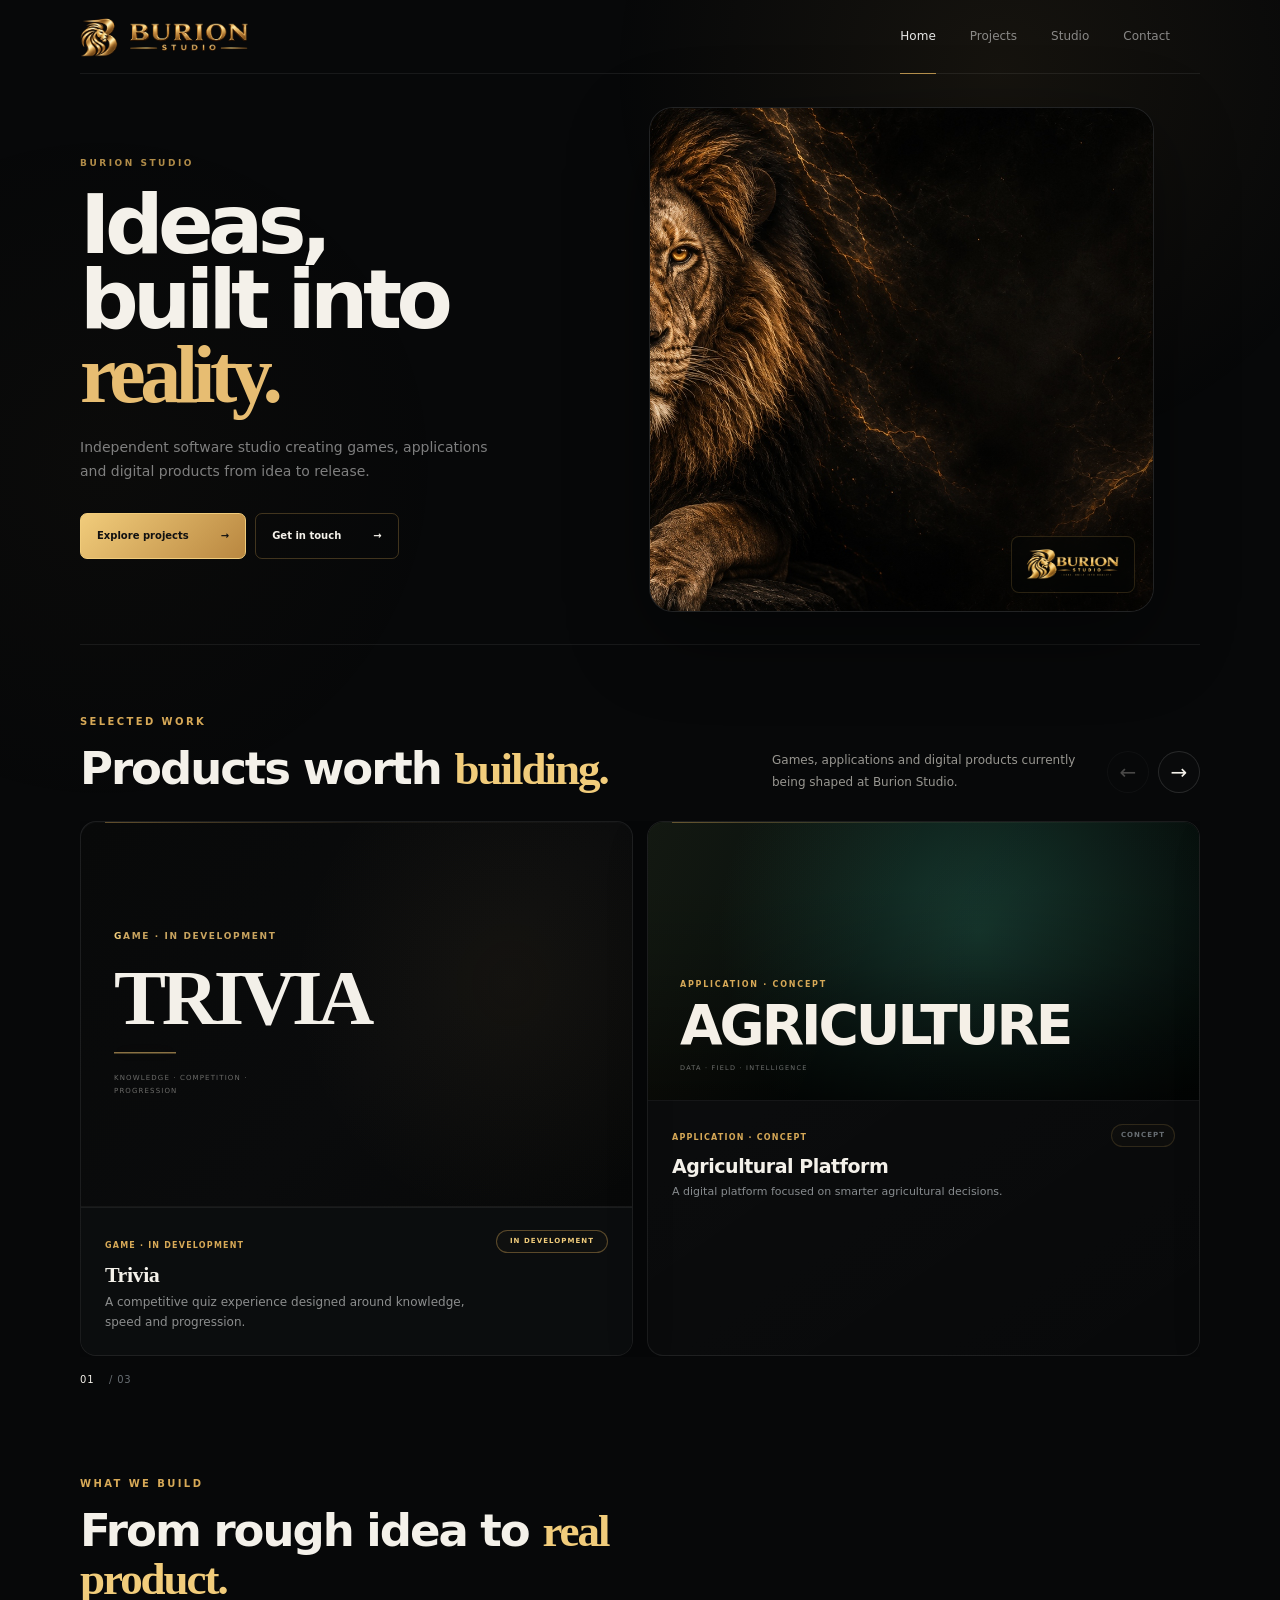
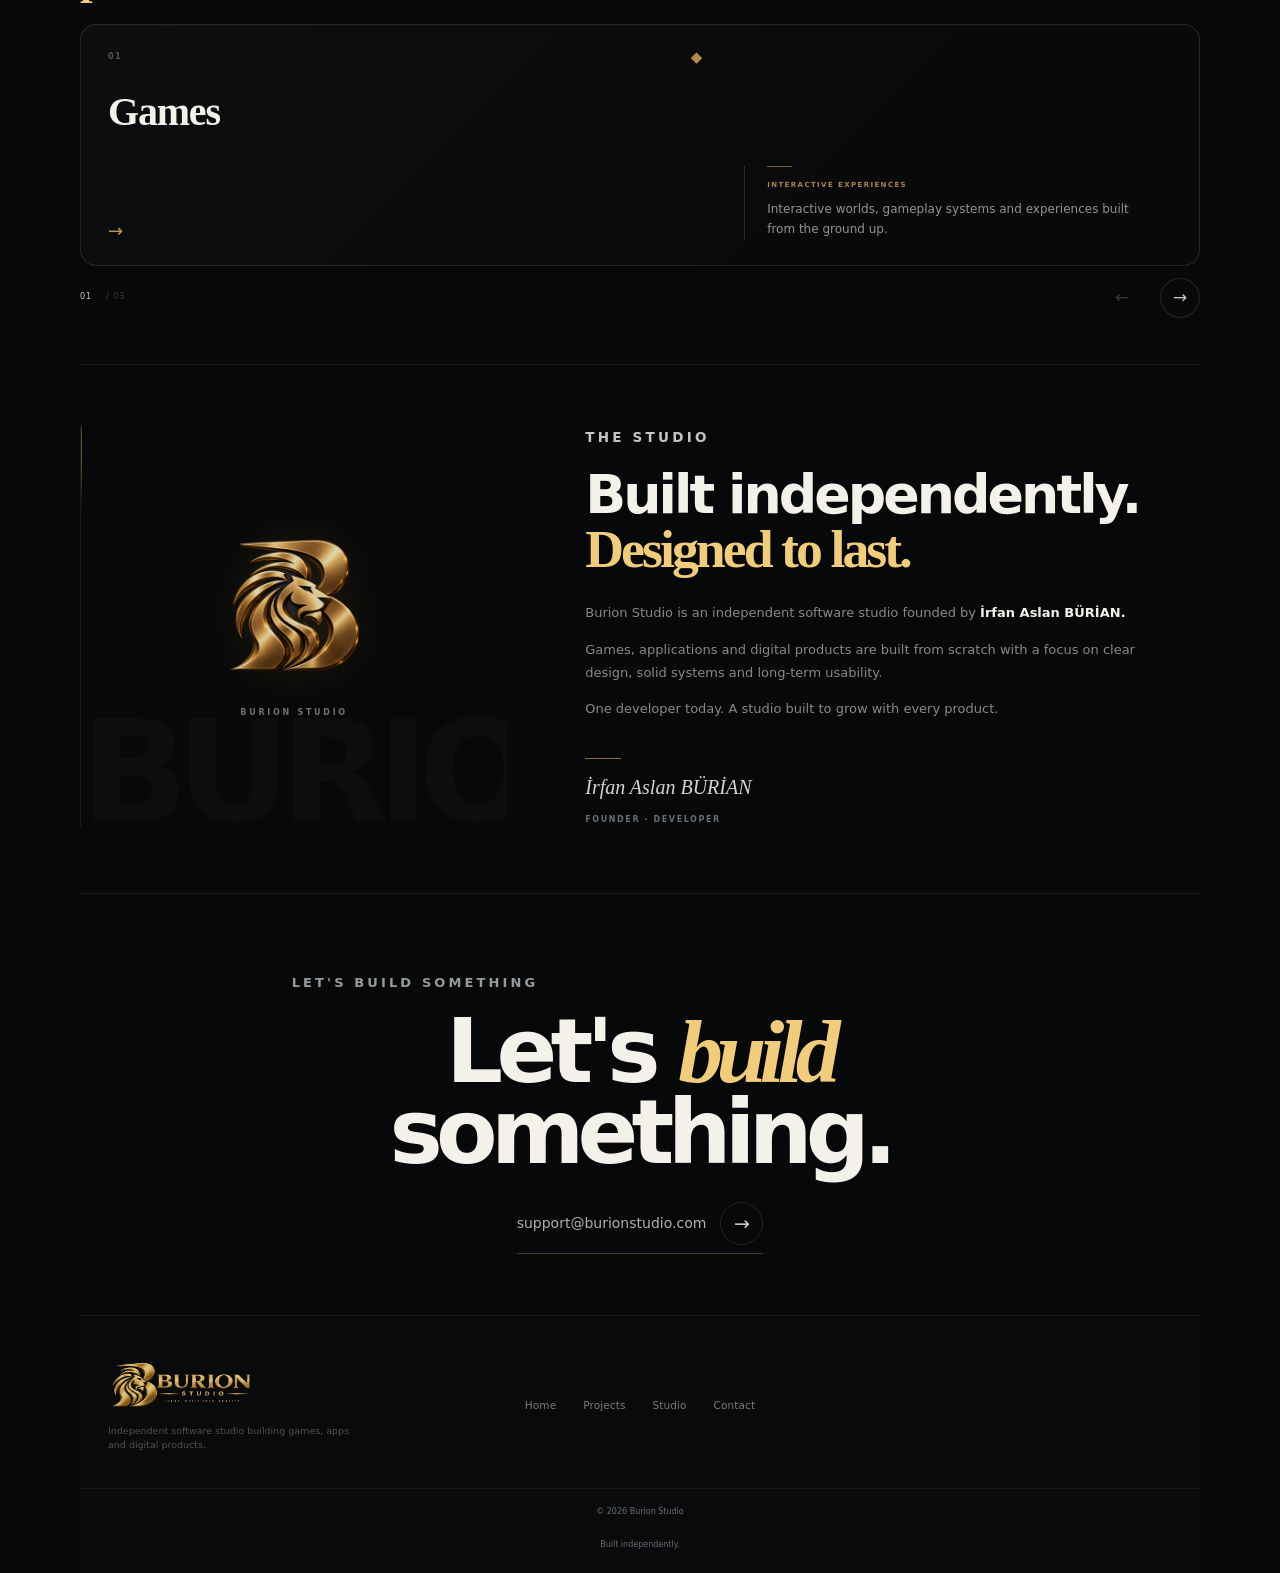
==== commit c5015d8f: "chore: remove deleted stylesheet references" ====
--- a/index.html
+++ b/index.html
@@ -1 +1 @@
-<!DOCTYPE html><html lang="en"><head><meta charset="UTF-8"><meta name="viewport" content="width=device-width, initial-scale=1.0"><meta name="description" content="Burion Studio — independent games, applications and digital products built from idea to release."><meta name="theme-color" content="#070809"><meta name="color-scheme" content="dark"><meta name="robots" content="index, follow"><meta name="author" content="Burion Studio"><link rel="canonical" href="https://burionstudio.com/"><link rel="preload" as="image" href="assets/brand/burion-hero-lion.jpg" fetchpriority="high"><link rel="icon" type="image/png" href="assets/brand/burion-favicon.png"><link rel="stylesheet" href="css/style.css"><link rel="stylesheet" href="css/about-polish.css?v=20260830-1"><link rel="stylesheet" href="css/projects-polish.css?v=20260830-2"><link rel="stylesheet" href="css/footer-polish.css?v=20260830-9"><link rel="stylesheet" href="css/stability.css?v=20260830-1"><link rel="stylesheet" href="css/redesign-v1.css?v=20260831-2"><link rel="stylesheet" href="css/apple-linear-v2.css?v=20260831-1"><link rel="stylesheet" href="css/contact-reference-v1.css?v=20260831-1"><link rel="stylesheet" href="css/selected-work-carousel-fix.css?v=20260901-2"><link rel="stylesheet" href="css/selected-work-reference.css?v=20260901-3"><link rel="stylesheet" href="css/what-we-build-carousel.css?v=20260901-4"><link rel="stylesheet" href="css/contact-footer-premium-v1.css?v=20260901-2"><link rel="stylesheet" href="css/site-audit-v1.css?v=20260901-1"><title>Burion Studio — Independent Software Studio</title></head><body><div class="site-shell"><header class="site-header"><a href="#home" class="site-logo" aria-label="Burion Studio home"><img src="assets/brand/burion-logo-horizontal.png" alt="Burion Studio"></a><nav class="desktop-nav" aria-label="Primary navigation"><a href="#home" class="nav-link active">Home</a><a href="#projects" class="nav-link">Projects</a><a href="#studio" class="nav-link">Studio</a><a href="#contact" class="nav-link">Contact</a></nav><div class="header-actions"><button class="menu-button" type="button" aria-label="Open menu" aria-expanded="false" aria-controls="mobileMenu"><span></span><span></span><span></span></button></div></header><div class="mobile-menu" id="mobileMenu" hidden><nav class="mobile-nav" aria-label="Mobile navigation"><a href="#home">Home</a><a href="#projects">Projects</a><a href="#studio">Studio</a><a href="#contact">Contact</a></nav></div><main><section id="home" class="hero redesign-hero"><div class="hero-content"><p class="eyebrow">BURION STUDIO</p><h1>Ideas,<br>built into <em>reality.</em></h1><p class="hero-description">Independent software studio creating games, applications and digital products from idea to release.</p><div class="hero-actions"><a href="#projects" class="button button-primary"><span>Explore projects</span><span>→</span></a><a href="#contact" class="button button-secondary"><span>Get in touch</span><span>→</span></a></div></div><div class="hero-visual"><div class="hero-image-frame"><img src="assets/brand/burion-hero-lion.jpg" alt="Burion Studio lion" class="hero-image" loading="eager" fetchpriority="high" decoding="async"><div class="hero-image-overlay"></div><div class="hero-image-brand"><img src="assets/brand/burion-logo-gold.png" alt=""></div></div></div></section><section id="projects" class="projects-section redesign-projects"><div class="section-heading projects-heading"><div><p class="eyebrow">SELECTED WORK</p><h2>Products worth <em>building.</em></h2></div><div class="projects-heading-side"><p class="section-description">Games, applications and digital products currently being shaped at Burion Studio.</p><div class="projects-controls" role="group" aria-label="Selected work navigation"><button type="button" class="projects-arrow projects-prev" aria-label="Previous project" disabled>←</button><button type="button" class="projects-arrow projects-next" aria-label="Next project">→</button></div></div></div><div class="projects-carousel" data-projects-carousel><div class="projects-track"><article class="project-card project-featured"><div class="project-image project-image-trivia"><div class="project-image-content"><span>GAME · IN DEVELOPMENT</span><strong>TRIVIA</strong><small>KNOWLEDGE · COMPETITION ·<br>PROGRESSION</small></div></div><div class="project-info redesign-project-info"><div><span class="project-category">GAME · IN DEVELOPMENT</span><h3>Trivia</h3><p>A competitive quiz experience designed around knowledge, speed and progression.</p></div><span class="project-status">IN DEVELOPMENT</span></div></article><article class="project-card"><div class="project-image project-image-agriculture"><div class="project-image-content"><span>APPLICATION · CONCEPT</span><strong>AGRICULTURE</strong><small>DATA · FIELD · INTELLIGENCE</small></div><div class="agri-ui" aria-hidden="true"><div class="agri-sidebar"><i></i><i></i><i></i><i></i></div><div class="agri-map"><b></b><b></b><b></b><b></b></div></div></div><div class="project-info"><div><span class="project-category">APPLICATION · CONCEPT</span><h3>Agricultural Platform</h3><p>A digital platform focused on smarter agricultural decisions.</p></div><span class="project-status">CONCEPT</span></div></article><article class="project-card project-next"><div class="project-image project-image-next"><div class="project-next-mark"><span>03</span><strong>MORE<br><em>TO COME.</em></strong><small>NEW PRODUCTS · IN DEVELOPMENT</small></div><div class="project-next-ring" aria-hidden="true"></div></div><div class="project-info"><div><span class="project-category">BURION STUDIO</span><h3>More products are coming.</h3><p>New games and digital products are taking shape behind the scenes.</p></div><span class="project-status">COMING SOON</span></div></article></div></div><div class="projects-pagination" aria-hidden="true"><span class="projects-pagination-current">01</span><span class="projects-pagination-line"><i></i></span><span>02</span><span class="projects-pagination-line"><i></i></span><span>03</span></div></section><section class="build-section redesign-build"><div class="section-heading"><div><p class="eyebrow">WHAT WE BUILD</p><h2>From rough idea to <em>real product.</em></h2></div></div><div class="build-carousel" data-build-carousel><div class="build-track"><article class="build-slide"><div class="build-slide-main"><div class="build-slide-top"><span class="build-slide-index">01</span><span class="build-slide-symbol">◆</span></div><h3>Games</h3><span class="build-slide-arrow">→</span></div><div class="build-slide-copy"><span>INTERACTIVE EXPERIENCES</span><p>Interactive worlds, gameplay systems and experiences built from the ground up.</p></div></article><article class="build-slide"><div class="build-slide-main"><div class="build-slide-top"><span class="build-slide-index">02</span><span class="build-slide-symbol">◇</span></div><h3>Applications</h3><span class="build-slide-arrow">→</span></div><div class="build-slide-copy"><span>DIGITAL SOLUTIONS</span><p>Useful digital products designed around real problems and real people.</p></div></article><article class="build-slide"><div class="build-slide-main"><div class="build-slide-top"><span class="build-slide-index">03</span><span class="build-slide-symbol">&lt;/&gt;</span></div><h3>Digital Products</h3><span class="build-slide-arrow">→</span></div><div class="build-slide-copy"><span>WEB · PLATFORMS · EXPERIENCES</span><p>Websites, platforms and experiences when ideas need a place to live.</p></div></article></div><div class="build-carousel-controls"><div class="build-pagination"><span class="build-pagination-current">01</span></div><div class="build-arrows"><button type="button" class="build-arrow build-prev" aria-label="Previous capability" disabled>←</button><button type="button" class="build-arrow build-next" aria-label="Next capability">→</button></div></div></div></section><section id="studio" class="about-section redesign-about"><div class="about-visual"><div class="about-mark"><img src="assets/brand/burion-logo-mark.png" alt="Burion Studio mark" loading="lazy" decoding="async"></div><span>BURION STUDIO</span></div><div class="about-content"><p class="eyebrow">THE STUDIO</p><h2>Built independently.<br><em>Designed to last.</em></h2><p>Burion Studio is an independent software studio founded by <strong>İrfan Aslan BÜRİAN.</strong></p><p>Games, applications and digital products are built from scratch with a focus on clear design, solid systems and long-term usability.</p><p>One developer today. A studio built to grow with every product.</p><div class="signature">İrfan Aslan BÜRİAN</div><span class="about-role">FOUNDER · DEVELOPER</span></div></section><section id="contact" class="contact-section redesign-contact"><div class="contact-heading"><p class="eyebrow">LET'S BUILD SOMETHING</p><h2>Let's <em>build</em><br>something.</h2><a href="mailto:support@burionstudio.com" class="contact-email" aria-label="Email Burion Studio">support@burionstudio.com <span aria-hidden="true">→</span></a></div></section></main><footer class="site-footer"><div class="footer-main"><div class="footer-brand"><img src="assets/brand/burion-logo-gold.png" alt="Burion Studio" loading="lazy" decoding="async"><p>Independent software studio building games, apps and digital products.</p></div><nav class="footer-nav" aria-label="Footer navigation"><a href="#home">Home</a><a href="#projects">Projects</a><a href="#studio">Studio</a><a href="#contact">Contact</a></nav><div class="footer-socials" aria-label="Social links"></div></div><div class="footer-bottom"><span>© 2026 Burion Studio</span><span>Built independently.</span></div></footer></div><script src="script.js"></script></body></html>+<!DOCTYPE html><html lang="en"><head><meta charset="UTF-8"><meta name="viewport" content="width=device-width, initial-scale=1.0"><meta name="description" content="Burion Studio — independent games, applications and digital products built from idea to release."><meta name="theme-color" content="#070809"><meta name="color-scheme" content="dark"><meta name="robots" content="index, follow"><meta name="author" content="Burion Studio"><link rel="canonical" href="https://burionstudio.com/"><link rel="preload" as="image" href="assets/brand/burion-hero-lion.jpg" fetchpriority="high"><link rel="icon" type="image/png" href="assets/brand/burion-favicon.png"><link rel="stylesheet" href="css/style.css"><link rel="stylesheet" href="css/about-polish.css?v=20260830-1"><link rel="stylesheet" href="css/projects-polish.css?v=20260830-2"><link rel="stylesheet" href="css/footer-polish.css?v=20260830-9"><link rel="stylesheet" href="css/redesign-v1.css?v=20260831-2"><link rel="stylesheet" href="css/contact-reference-v1.css?v=20260831-1"><link rel="stylesheet" href="css/selected-work-carousel-fix.css?v=20260901-2"><link rel="stylesheet" href="css/selected-work-reference.css?v=20260901-3"><link rel="stylesheet" href="css/what-we-build-carousel.css?v=20260901-4"><link rel="stylesheet" href="css/contact-footer-premium-v1.css?v=20260901-2"><title>Burion Studio — Independent Software Studio</title></head><body><div class="site-shell"><header class="site-header"><a href="#home" class="site-logo" aria-label="Burion Studio home"><img src="assets/brand/burion-logo-horizontal.png" alt="Burion Studio"></a><nav class="desktop-nav" aria-label="Primary navigation"><a href="#home" class="nav-link active">Home</a><a href="#projects" class="nav-link">Projects</a><a href="#studio" class="nav-link">Studio</a><a href="#contact" class="nav-link">Contact</a></nav><div class="header-actions"><button class="menu-button" type="button" aria-label="Open menu" aria-expanded="false" aria-controls="mobileMenu"><span></span><span></span><span></span></button></div></header><div class="mobile-menu" id="mobileMenu" hidden><nav class="mobile-nav" aria-label="Mobile navigation"><a href="#home">Home</a><a href="#projects">Projects</a><a href="#studio">Studio</a><a href="#contact">Contact</a></nav></div><main><section id="home" class="hero redesign-hero"><div class="hero-content"><p class="eyebrow">BURION STUDIO</p><h1>Ideas,<br>built into <em>reality.</em></h1><p class="hero-description">Independent software studio creating games, applications and digital products from idea to release.</p><div class="hero-actions"><a href="#projects" class="button button-primary"><span>Explore projects</span><span>→</span></a><a href="#contact" class="button button-secondary"><span>Get in touch</span><span>→</span></a></div></div><div class="hero-visual"><div class="hero-image-frame"><img src="assets/brand/burion-hero-lion.jpg" alt="Burion Studio lion" class="hero-image" loading="eager" fetchpriority="high" decoding="async"><div class="hero-image-overlay"></div><div class="hero-image-brand"><img src="assets/brand/burion-logo-gold.png" alt=""></div></div></div></section><section id="projects" class="projects-section redesign-projects"><div class="section-heading projects-heading"><div><p class="eyebrow">SELECTED WORK</p><h2>Products worth <em>building.</em></h2></div><div class="projects-heading-side"><p class="section-description">Games, applications and digital products currently being shaped at Burion Studio.</p><div class="projects-controls" role="group" aria-label="Selected work navigation"><button type="button" class="projects-arrow projects-prev" aria-label="Previous project" disabled>←</button><button type="button" class="projects-arrow projects-next" aria-label="Next project">→</button></div></div></div><div class="projects-carousel" data-projects-carousel><div class="projects-track"><article class="project-card project-featured"><div class="project-image project-image-trivia"><div class="project-image-content"><span>GAME · IN DEVELOPMENT</span><strong>TRIVIA</strong><small>KNOWLEDGE · COMPETITION ·<br>PROGRESSION</small></div></div><div class="project-info redesign-project-info"><div><span class="project-category">GAME · IN DEVELOPMENT</span><h3>Trivia</h3><p>A competitive quiz experience designed around knowledge, speed and progression.</p></div><span class="project-status">IN DEVELOPMENT</span></div></article><article class="project-card"><div class="project-image project-image-agriculture"><div class="project-image-content"><span>APPLICATION · CONCEPT</span><strong>AGRICULTURE</strong><small>DATA · FIELD · INTELLIGENCE</small></div><div class="agri-ui" aria-hidden="true"><div class="agri-sidebar"><i></i><i></i><i></i><i></i></div><div class="agri-map"><b></b><b></b><b></b><b></b></div></div></div><div class="project-info"><div><span class="project-category">APPLICATION · CONCEPT</span><h3>Agricultural Platform</h3><p>A digital platform focused on smarter agricultural decisions.</p></div><span class="project-status">CONCEPT</span></div></article><article class="project-card project-next"><div class="project-image project-image-next"><div class="project-next-mark"><span>03</span><strong>MORE<br><em>TO COME.</em></strong><small>NEW PRODUCTS · IN DEVELOPMENT</small></div><div class="project-next-ring" aria-hidden="true"></div></div><div class="project-info"><div><span class="project-category">BURION STUDIO</span><h3>More products are coming.</h3><p>New games and digital products are taking shape behind the scenes.</p></div><span class="project-status">COMING SOON</span></div></article></div></div><div class="projects-pagination" aria-hidden="true"><span class="projects-pagination-current">01</span><span class="projects-pagination-line"><i></i></span><span>02</span><span class="projects-pagination-line"><i></i></span><span>03</span></div></section><section class="build-section redesign-build"><div class="section-heading"><div><p class="eyebrow">WHAT WE BUILD</p><h2>From rough idea to <em>real product.</em></h2></div></div><div class="build-carousel" data-build-carousel><div class="build-track"><article class="build-slide"><div class="build-slide-main"><div class="build-slide-top"><span class="build-slide-index">01</span><span class="build-slide-symbol">◆</span></div><h3>Games</h3><span class="build-slide-arrow">→</span></div><div class="build-slide-copy"><span>INTERACTIVE EXPERIENCES</span><p>Interactive worlds, gameplay systems and experiences built from the ground up.</p></div></article><article class="build-slide"><div class="build-slide-main"><div class="build-slide-top"><span class="build-slide-index">02</span><span class="build-slide-symbol">◇</span></div><h3>Applications</h3><span class="build-slide-arrow">→</span></div><div class="build-slide-copy"><span>DIGITAL SOLUTIONS</span><p>Useful digital products designed around real problems and real people.</p></div></article><article class="build-slide"><div class="build-slide-main"><div class="build-slide-top"><span class="build-slide-index">03</span><span class="build-slide-symbol">&lt;/&gt;</span></div><h3>Digital Products</h3><span class="build-slide-arrow">→</span></div><div class="build-slide-copy"><span>WEB · PLATFORMS · EXPERIENCES</span><p>Websites, platforms and experiences when ideas need a place to live.</p></div></article></div><div class="build-carousel-controls"><div class="build-pagination"><span class="build-pagination-current">01</span></div><div class="build-arrows"><button type="button" class="build-arrow build-prev" aria-label="Previous capability" disabled>←</button><button type="button" class="build-arrow build-next" aria-label="Next capability">→</button></div></div></div></section><section id="studio" class="about-section redesign-about"><div class="about-visual"><div class="about-mark"><img src="assets/brand/burion-logo-mark.png" alt="Burion Studio mark" loading="lazy" decoding="async"></div><span>BURION STUDIO</span></div><div class="about-content"><p class="eyebrow">THE STUDIO</p><h2>Built independently.<br><em>Designed to last.</em></h2><p>Burion Studio is an independent software studio founded by <strong>İrfan Aslan BÜRİAN.</strong></p><p>Games, applications and digital products are built from scratch with a focus on clear design, solid systems and long-term usability.</p><p>One developer today. A studio built to grow with every product.</p><div class="signature">İrfan Aslan BÜRİAN</div><span class="about-role">FOUNDER · DEVELOPER</span></div></section><section id="contact" class="contact-section redesign-contact"><div class="contact-heading"><p class="eyebrow">LET'S BUILD SOMETHING</p><h2>Let's <em>build</em><br>something.</h2><a href="mailto:support@burionstudio.com" class="contact-email" aria-label="Email Burion Studio">support@burionstudio.com <span aria-hidden="true">→</span></a></div></section></main><footer class="site-footer"><div class="footer-main"><div class="footer-brand"><img src="assets/brand/burion-logo-gold.png" alt="Burion Studio" loading="lazy" decoding="async"><p>Independent software studio building games, apps and digital products.</p></div><nav class="footer-nav" aria-label="Footer navigation"><a href="#home">Home</a><a href="#projects">Projects</a><a href="#studio">Studio</a><a href="#contact">Contact</a></nav><div class="footer-socials" aria-label="Social links"></div></div><div class="footer-bottom"><span>© 2026 Burion Studio</span><span>Built independently.</span></div></footer></div><script src="script.js"></script></body></html>
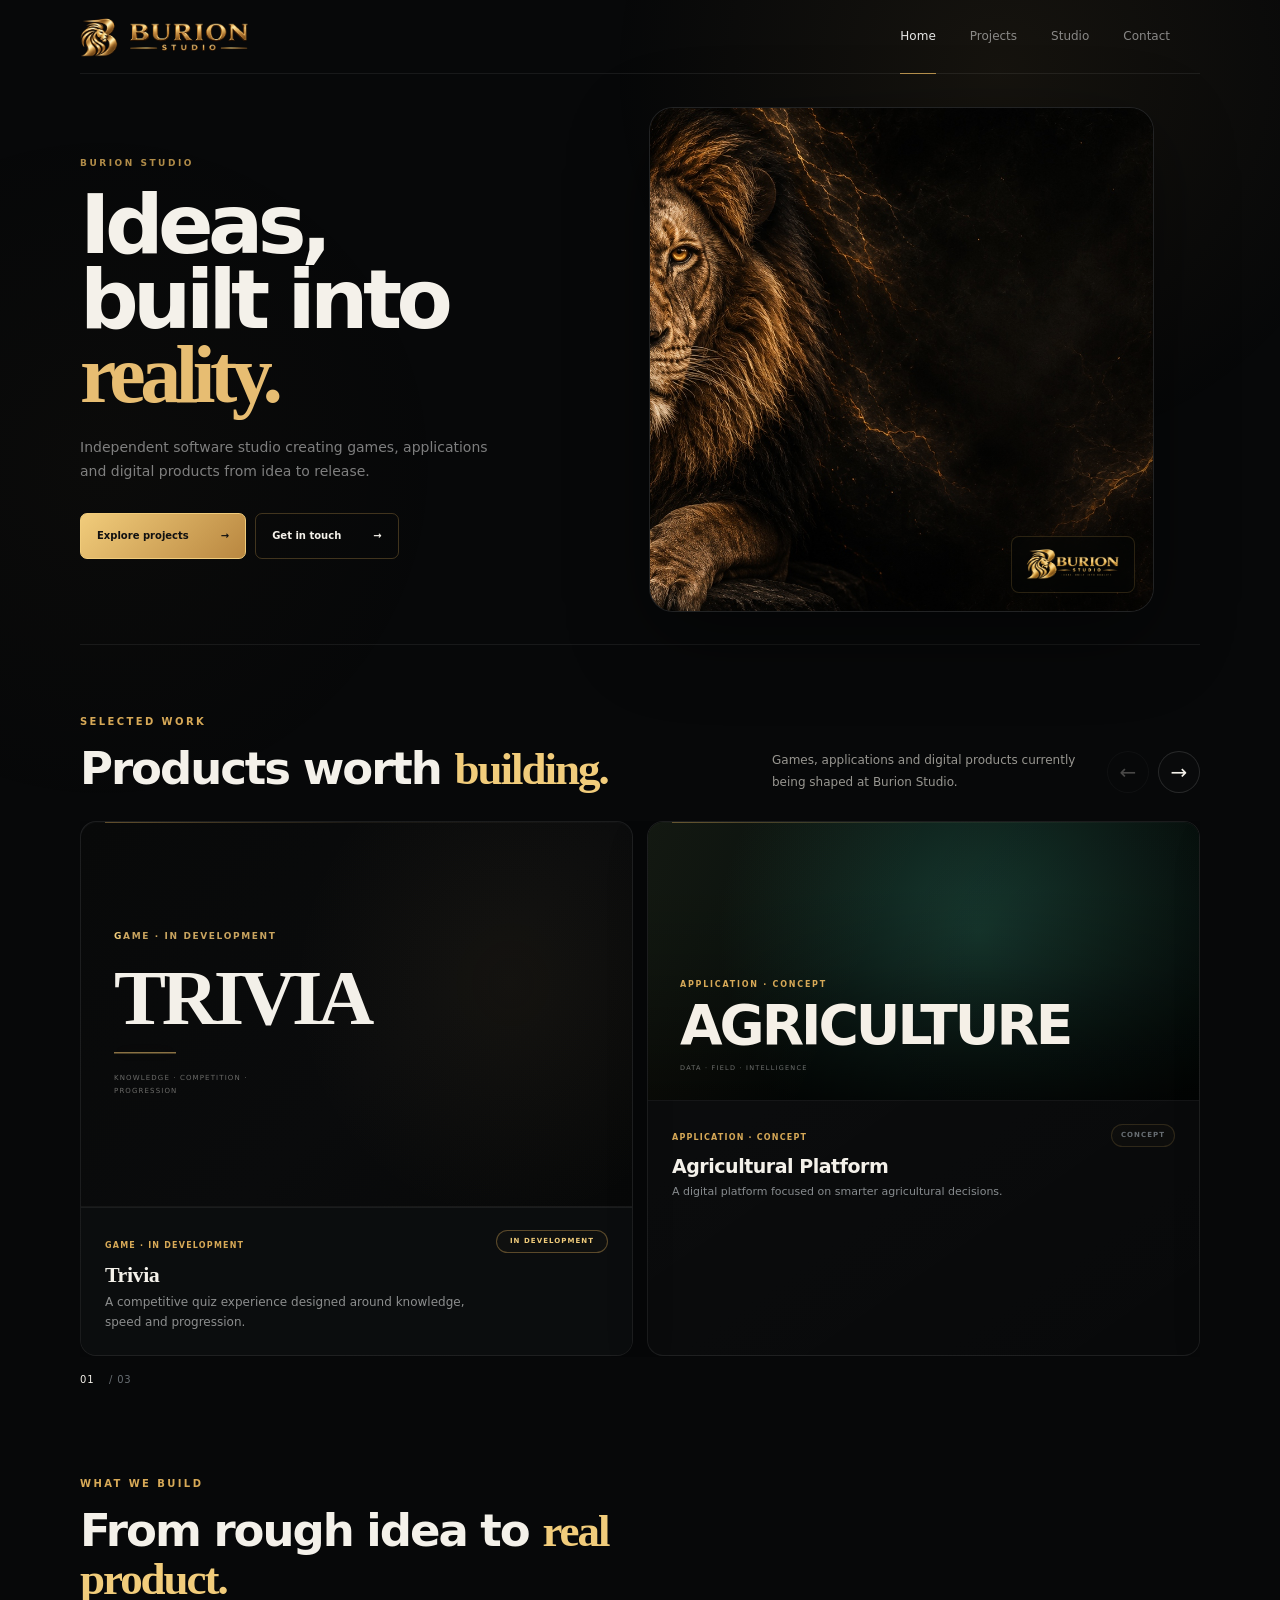
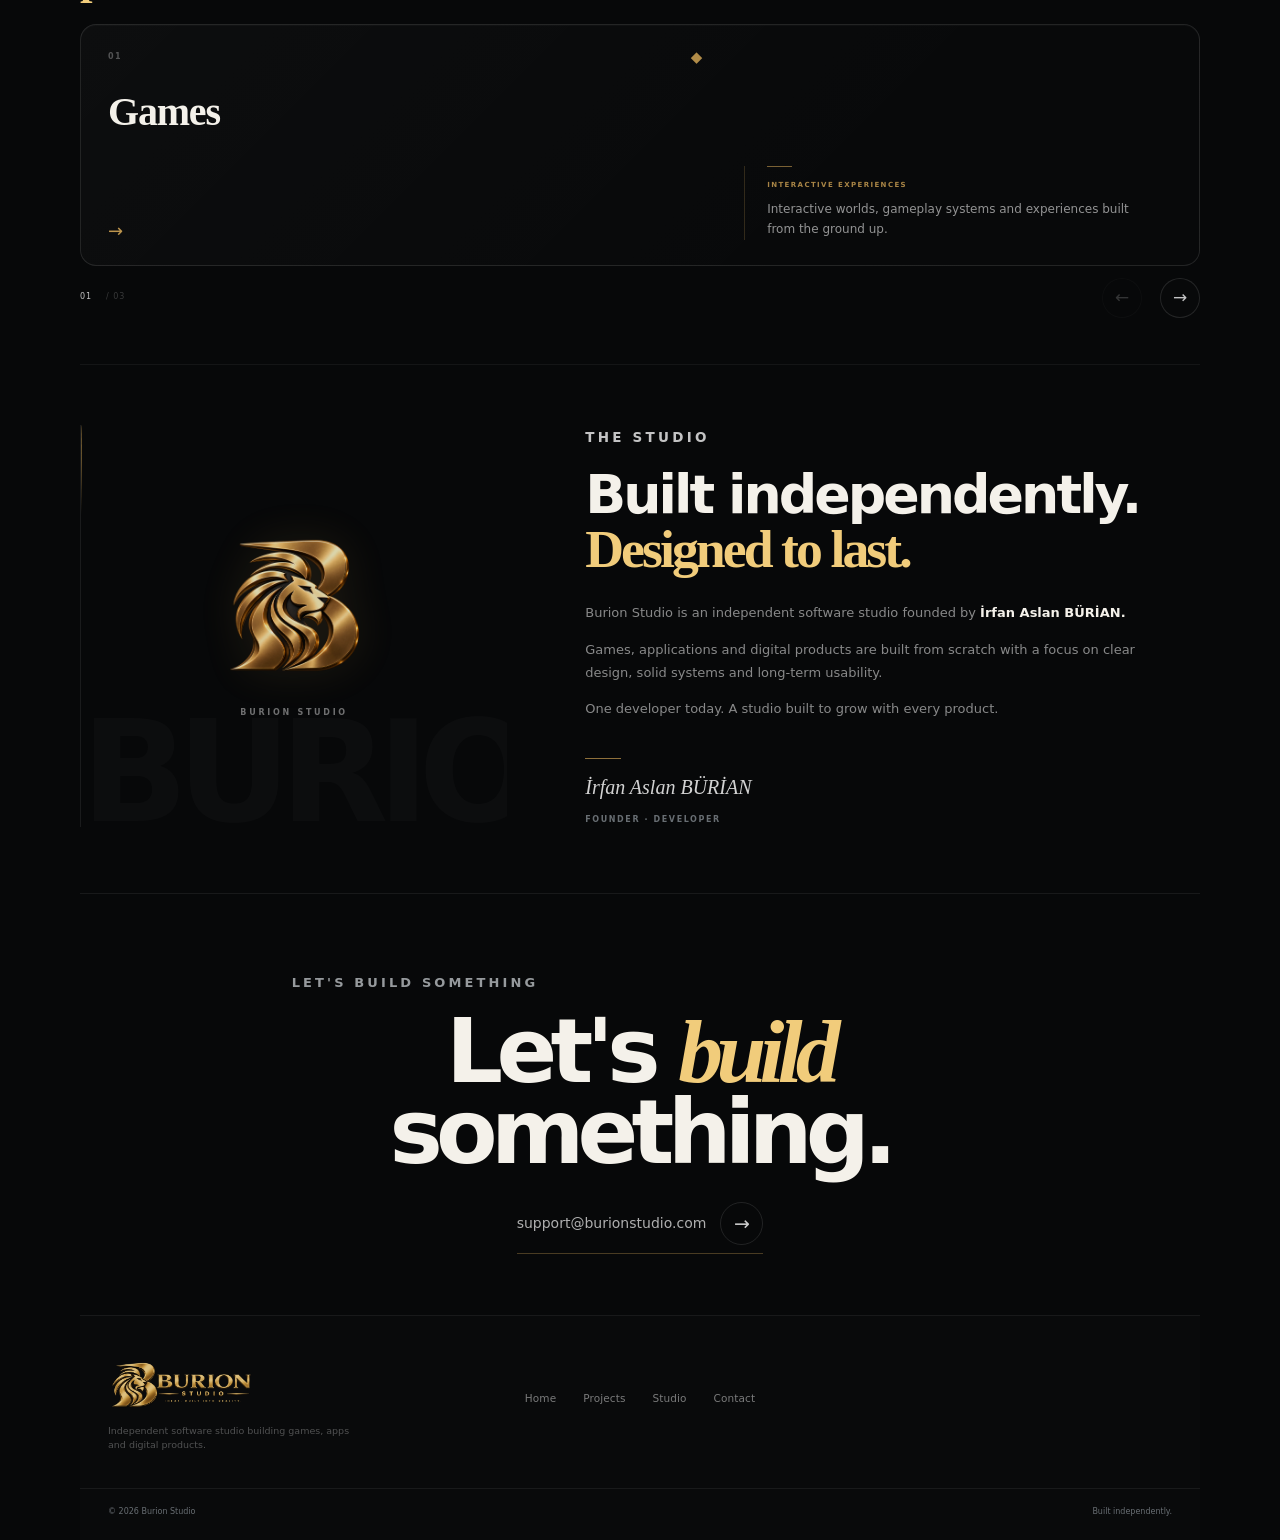
==== commit f8bd9317: "Clean duplicate stylesheet imports" ====
--- a/index.html
+++ b/index.html
@@ -1 +1 @@
-<!DOCTYPE html><html lang="en"><head><meta charset="UTF-8"><meta name="viewport" content="width=device-width, initial-scale=1.0"><meta name="description" content="Burion Studio — independent games, applications and digital products built from idea to release."><meta name="theme-color" content="#070809"><meta name="color-scheme" content="dark"><meta name="robots" content="index, follow"><meta name="author" content="Burion Studio"><link rel="canonical" href="https://burionstudio.com/"><link rel="preload" as="image" href="assets/brand/burion-hero-lion.jpg" fetchpriority="high"><link rel="icon" type="image/png" href="assets/brand/burion-favicon.png"><link rel="stylesheet" href="css/style.css"><link rel="stylesheet" href="css/about-polish.css?v=20260830-1"><link rel="stylesheet" href="css/projects-polish.css?v=20260830-2"><link rel="stylesheet" href="css/footer-polish.css?v=20260830-9"><link rel="stylesheet" href="css/redesign-v1.css?v=20260831-2"><link rel="stylesheet" href="css/contact-reference-v1.css?v=20260831-1"><link rel="stylesheet" href="css/selected-work-carousel-fix.css?v=20260901-2"><link rel="stylesheet" href="css/selected-work-reference.css?v=20260901-3"><link rel="stylesheet" href="css/what-we-build-carousel.css?v=20260901-4"><link rel="stylesheet" href="css/contact-footer-premium-v1.css?v=20260901-2"><title>Burion Studio — Independent Software Studio</title></head><body><div class="site-shell"><header class="site-header"><a href="#home" class="site-logo" aria-label="Burion Studio home"><img src="assets/brand/burion-logo-horizontal.png" alt="Burion Studio"></a><nav class="desktop-nav" aria-label="Primary navigation"><a href="#home" class="nav-link active">Home</a><a href="#projects" class="nav-link">Projects</a><a href="#studio" class="nav-link">Studio</a><a href="#contact" class="nav-link">Contact</a></nav><div class="header-actions"><button class="menu-button" type="button" aria-label="Open menu" aria-expanded="false" aria-controls="mobileMenu"><span></span><span></span><span></span></button></div></header><div class="mobile-menu" id="mobileMenu" hidden><nav class="mobile-nav" aria-label="Mobile navigation"><a href="#home">Home</a><a href="#projects">Projects</a><a href="#studio">Studio</a><a href="#contact">Contact</a></nav></div><main><section id="home" class="hero redesign-hero"><div class="hero-content"><p class="eyebrow">BURION STUDIO</p><h1>Ideas,<br>built into <em>reality.</em></h1><p class="hero-description">Independent software studio creating games, applications and digital products from idea to release.</p><div class="hero-actions"><a href="#projects" class="button button-primary"><span>Explore projects</span><span>→</span></a><a href="#contact" class="button button-secondary"><span>Get in touch</span><span>→</span></a></div></div><div class="hero-visual"><div class="hero-image-frame"><img src="assets/brand/burion-hero-lion.jpg" alt="Burion Studio lion" class="hero-image" loading="eager" fetchpriority="high" decoding="async"><div class="hero-image-overlay"></div><div class="hero-image-brand"><img src="assets/brand/burion-logo-gold.png" alt=""></div></div></div></section><section id="projects" class="projects-section redesign-projects"><div class="section-heading projects-heading"><div><p class="eyebrow">SELECTED WORK</p><h2>Products worth <em>building.</em></h2></div><div class="projects-heading-side"><p class="section-description">Games, applications and digital products currently being shaped at Burion Studio.</p><div class="projects-controls" role="group" aria-label="Selected work navigation"><button type="button" class="projects-arrow projects-prev" aria-label="Previous project" disabled>←</button><button type="button" class="projects-arrow projects-next" aria-label="Next project">→</button></div></div></div><div class="projects-carousel" data-projects-carousel><div class="projects-track"><article class="project-card project-featured"><div class="project-image project-image-trivia"><div class="project-image-content"><span>GAME · IN DEVELOPMENT</span><strong>TRIVIA</strong><small>KNOWLEDGE · COMPETITION ·<br>PROGRESSION</small></div></div><div class="project-info redesign-project-info"><div><span class="project-category">GAME · IN DEVELOPMENT</span><h3>Trivia</h3><p>A competitive quiz experience designed around knowledge, speed and progression.</p></div><span class="project-status">IN DEVELOPMENT</span></div></article><article class="project-card"><div class="project-image project-image-agriculture"><div class="project-image-content"><span>APPLICATION · CONCEPT</span><strong>AGRICULTURE</strong><small>DATA · FIELD · INTELLIGENCE</small></div><div class="agri-ui" aria-hidden="true"><div class="agri-sidebar"><i></i><i></i><i></i><i></i></div><div class="agri-map"><b></b><b></b><b></b><b></b></div></div></div><div class="project-info"><div><span class="project-category">APPLICATION · CONCEPT</span><h3>Agricultural Platform</h3><p>A digital platform focused on smarter agricultural decisions.</p></div><span class="project-status">CONCEPT</span></div></article><article class="project-card project-next"><div class="project-image project-image-next"><div class="project-next-mark"><span>03</span><strong>MORE<br><em>TO COME.</em></strong><small>NEW PRODUCTS · IN DEVELOPMENT</small></div><div class="project-next-ring" aria-hidden="true"></div></div><div class="project-info"><div><span class="project-category">BURION STUDIO</span><h3>More products are coming.</h3><p>New games and digital products are taking shape behind the scenes.</p></div><span class="project-status">COMING SOON</span></div></article></div></div><div class="projects-pagination" aria-hidden="true"><span class="projects-pagination-current">01</span><span class="projects-pagination-line"><i></i></span><span>02</span><span class="projects-pagination-line"><i></i></span><span>03</span></div></section><section class="build-section redesign-build"><div class="section-heading"><div><p class="eyebrow">WHAT WE BUILD</p><h2>From rough idea to <em>real product.</em></h2></div></div><div class="build-carousel" data-build-carousel><div class="build-track"><article class="build-slide"><div class="build-slide-main"><div class="build-slide-top"><span class="build-slide-index">01</span><span class="build-slide-symbol">◆</span></div><h3>Games</h3><span class="build-slide-arrow">→</span></div><div class="build-slide-copy"><span>INTERACTIVE EXPERIENCES</span><p>Interactive worlds, gameplay systems and experiences built from the ground up.</p></div></article><article class="build-slide"><div class="build-slide-main"><div class="build-slide-top"><span class="build-slide-index">02</span><span class="build-slide-symbol">◇</span></div><h3>Applications</h3><span class="build-slide-arrow">→</span></div><div class="build-slide-copy"><span>DIGITAL SOLUTIONS</span><p>Useful digital products designed around real problems and real people.</p></div></article><article class="build-slide"><div class="build-slide-main"><div class="build-slide-top"><span class="build-slide-index">03</span><span class="build-slide-symbol">&lt;/&gt;</span></div><h3>Digital Products</h3><span class="build-slide-arrow">→</span></div><div class="build-slide-copy"><span>WEB · PLATFORMS · EXPERIENCES</span><p>Websites, platforms and experiences when ideas need a place to live.</p></div></article></div><div class="build-carousel-controls"><div class="build-pagination"><span class="build-pagination-current">01</span></div><div class="build-arrows"><button type="button" class="build-arrow build-prev" aria-label="Previous capability" disabled>←</button><button type="button" class="build-arrow build-next" aria-label="Next capability">→</button></div></div></div></section><section id="studio" class="about-section redesign-about"><div class="about-visual"><div class="about-mark"><img src="assets/brand/burion-logo-mark.png" alt="Burion Studio mark" loading="lazy" decoding="async"></div><span>BURION STUDIO</span></div><div class="about-content"><p class="eyebrow">THE STUDIO</p><h2>Built independently.<br><em>Designed to last.</em></h2><p>Burion Studio is an independent software studio founded by <strong>İrfan Aslan BÜRİAN.</strong></p><p>Games, applications and digital products are built from scratch with a focus on clear design, solid systems and long-term usability.</p><p>One developer today. A studio built to grow with every product.</p><div class="signature">İrfan Aslan BÜRİAN</div><span class="about-role">FOUNDER · DEVELOPER</span></div></section><section id="contact" class="contact-section redesign-contact"><div class="contact-heading"><p class="eyebrow">LET'S BUILD SOMETHING</p><h2>Let's <em>build</em><br>something.</h2><a href="mailto:support@burionstudio.com" class="contact-email" aria-label="Email Burion Studio">support@burionstudio.com <span aria-hidden="true">→</span></a></div></section></main><footer class="site-footer"><div class="footer-main"><div class="footer-brand"><img src="assets/brand/burion-logo-gold.png" alt="Burion Studio" loading="lazy" decoding="async"><p>Independent software studio building games, apps and digital products.</p></div><nav class="footer-nav" aria-label="Footer navigation"><a href="#home">Home</a><a href="#projects">Projects</a><a href="#studio">Studio</a><a href="#contact">Contact</a></nav><div class="footer-socials" aria-label="Social links"></div></div><div class="footer-bottom"><span>© 2026 Burion Studio</span><span>Built independently.</span></div></footer></div><script src="script.js"></script></body></html>+<!DOCTYPE html><html lang="en"><head><meta charset="UTF-8"><meta name="viewport" content="width=device-width, initial-scale=1.0"><meta name="description" content="Burion Studio — independent games, applications and digital products built from idea to release."><meta name="theme-color" content="#070809"><meta name="color-scheme" content="dark"><meta name="robots" content="index, follow"><meta name="author" content="Burion Studio"><link rel="canonical" href="https://burionstudio.com/"><link rel="preload" as="image" href="assets/brand/burion-hero-lion.jpg" fetchpriority="high"><link rel="icon" type="image/png" href="assets/brand/burion-favicon.png"><link rel="stylesheet" href="css/style.css"><link rel="stylesheet" href="css/about-polish.css?v=20260830-1"><link rel="stylesheet" href="css/projects-polish.css?v=20260830-2"><link rel="stylesheet" href="css/redesign-v1.css?v=20260831-2"><link rel="stylesheet" href="css/selected-work-carousel-fix.css?v=20260901-2"><link rel="stylesheet" href="css/selected-work-reference.css?v=20260901-3"><link rel="stylesheet" href="css/what-we-build-carousel.css?v=20260901-4"><link rel="stylesheet" href="css/contact-footer-premium-v1.css?v=20260901-2"><title>Burion Studio — Independent Software Studio</title></head><body><div class="site-shell"><header class="site-header"><a href="#home" class="site-logo" aria-label="Burion Studio home"><img src="assets/brand/burion-logo-horizontal.png" alt="Burion Studio"></a><nav class="desktop-nav" aria-label="Primary navigation"><a href="#home" class="nav-link active">Home</a><a href="#projects" class="nav-link">Projects</a><a href="#studio" class="nav-link">Studio</a><a href="#contact" class="nav-link">Contact</a></nav><div class="header-actions"><button class="menu-button" type="button" aria-label="Open menu" aria-expanded="false" aria-controls="mobileMenu"><span></span><span></span><span></span></button></div></header><div class="mobile-menu" id="mobileMenu" hidden><nav class="mobile-nav" aria-label="Mobile navigation"><a href="#home">Home</a><a href="#projects">Projects</a><a href="#studio">Studio</a><a href="#contact">Contact</a></nav></div><main><section id="home" class="hero redesign-hero"><div class="hero-content"><p class="eyebrow">BURION STUDIO</p><h1>Ideas,<br>built into <em>reality.</em></h1><p class="hero-description">Independent software studio creating games, applications and digital products from idea to release.</p><div class="hero-actions"><a href="#projects" class="button button-primary"><span>Explore projects</span><span>→</span></a><a href="#contact" class="button button-secondary"><span>Get in touch</span><span>→</span></a></div></div><div class="hero-visual"><div class="hero-image-frame"><img src="assets/brand/burion-hero-lion.jpg" alt="Burion Studio lion" class="hero-image" loading="eager" fetchpriority="high" decoding="async"><div class="hero-image-overlay"></div><div class="hero-image-brand"><img src="assets/brand/burion-logo-gold.png" alt=""></div></div></div></section><section id="projects" class="projects-section redesign-projects"><div class="section-heading projects-heading"><div><p class="eyebrow">SELECTED WORK</p><h2>Products worth <em>building.</em></h2></div><div class="projects-heading-side"><p class="section-description">Games, applications and digital products currently being shaped at Burion Studio.</p><div class="projects-controls" role="group" aria-label="Selected work navigation"><button type="button" class="projects-arrow projects-prev" aria-label="Previous project" disabled>←</button><button type="button" class="projects-arrow projects-next" aria-label="Next project">→</button></div></div></div><div class="projects-carousel" data-projects-carousel><div class="projects-track"><article class="project-card project-featured"><div class="project-image project-image-trivia"><div class="project-image-content"><span>GAME · IN DEVELOPMENT</span><strong>TRIVIA</strong><small>KNOWLEDGE · COMPETITION ·<br>PROGRESSION</small></div></div><div class="project-info redesign-project-info"><div><span class="project-category">GAME · IN DEVELOPMENT</span><h3>Trivia</h3><p>A competitive quiz experience designed around knowledge, speed and progression.</p></div><span class="project-status">IN DEVELOPMENT</span></div></article><article class="project-card"><div class="project-image project-image-agriculture"><div class="project-image-content"><span>APPLICATION · CONCEPT</span><strong>AGRICULTURE</strong><small>DATA · FIELD · INTELLIGENCE</small></div><div class="agri-ui" aria-hidden="true"><div class="agri-sidebar"><i></i><i></i><i></i><i></i></div><div class="agri-map"><b></b><b></b><b></b><b></b></div></div></div><div class="project-info"><div><span class="project-category">APPLICATION · CONCEPT</span><h3>Agricultural Platform</h3><p>A digital platform focused on smarter agricultural decisions.</p></div><span class="project-status">CONCEPT</span></div></article><article class="project-card project-next"><div class="project-image project-image-next"><div class="project-next-mark"><span>03</span><strong>MORE<br><em>TO COME.</em></strong><small>NEW PRODUCTS · IN DEVELOPMENT</small></div><div class="project-next-ring" aria-hidden="true"></div></div><div class="project-info"><div><span class="project-category">BURION STUDIO</span><h3>More products are coming.</h3><p>New games and digital products are taking shape behind the scenes.</p></div><span class="project-status">COMING SOON</span></div></article></div></div><div class="projects-pagination" aria-hidden="true"><span class="projects-pagination-current">01</span><span class="projects-pagination-line"><i></i></span><span>02</span><span class="projects-pagination-line"><i></i></span><span>03</span></div></section><section class="build-section redesign-build"><div class="section-heading"><div><p class="eyebrow">WHAT WE BUILD</p><h2>From rough idea to <em>real product.</em></h2></div></div><div class="build-carousel" data-build-carousel><div class="build-track"><article class="build-slide"><div class="build-slide-main"><div class="build-slide-top"><span class="build-slide-index">01</span><span class="build-slide-symbol">◆</span></div><h3>Games</h3><span class="build-slide-arrow">→</span></div><div class="build-slide-copy"><span>INTERACTIVE EXPERIENCES</span><p>Interactive worlds, gameplay systems and experiences built from the ground up.</p></div></article><article class="build-slide"><div class="build-slide-main"><div class="build-slide-top"><span class="build-slide-index">02</span><span class="build-slide-symbol">◇</span></div><h3>Applications</h3><span class="build-slide-arrow">→</span></div><div class="build-slide-copy"><span>DIGITAL SOLUTIONS</span><p>Useful digital products designed around real problems and real people.</p></div></article><article class="build-slide"><div class="build-slide-main"><div class="build-slide-top"><span class="build-slide-index">03</span><span class="build-slide-symbol">&lt;/&gt;</span></div><h3>Digital Products</h3><span class="build-slide-arrow">→</span></div><div class="build-slide-copy"><span>WEB · PLATFORMS · EXPERIENCES</span><p>Websites, platforms and experiences when ideas need a place to live.</p></div></article></div><div class="build-carousel-controls"><div class="build-pagination"><span class="build-pagination-current">01</span></div><div class="build-arrows"><button type="button" class="build-arrow build-prev" aria-label="Previous capability" disabled>←</button><button type="button" class="build-arrow build-next" aria-label="Next capability">→</button></div></div></div></section><section id="studio" class="about-section redesign-about"><div class="about-visual"><div class="about-mark"><img src="assets/brand/burion-logo-mark.png" alt="Burion Studio mark" loading="lazy" decoding="async"></div><span>BURION STUDIO</span></div><div class="about-content"><p class="eyebrow">THE STUDIO</p><h2>Built independently.<br><em>Designed to last.</em></h2><p>Burion Studio is an independent software studio founded by <strong>İrfan Aslan BÜRİAN.</strong></p><p>Games, applications and digital products are built from scratch with a focus on clear design, solid systems and long-term usability.</p><p>One developer today. A studio built to grow with every product.</p><div class="signature">İrfan Aslan BÜRİAN</div><span class="about-role">FOUNDER · DEVELOPER</span></div></section><section id="contact" class="contact-section redesign-contact"><div class="contact-heading"><p class="eyebrow">LET'S BUILD SOMETHING</p><h2>Let's <em>build</em><br>something.</h2><a href="mailto:support@burionstudio.com" class="contact-email" aria-label="Email Burion Studio">support@burionstudio.com <span aria-hidden="true">→</span></a></div></section></main><footer class="site-footer"><div class="footer-main"><div class="footer-brand"><img src="assets/brand/burion-logo-gold.png" alt="Burion Studio" loading="lazy" decoding="async"><p>Independent software studio building games, apps and digital products.</p></div><nav class="footer-nav" aria-label="Footer navigation"><a href="#home">Home</a><a href="#projects">Projects</a><a href="#studio">Studio</a><a href="#contact">Contact</a></nav><div class="footer-socials" aria-label="Social links"></div></div><div class="footer-bottom"><span>© 2026 Burion Studio</span><span>Built independently.</span></div></footer></div><script src="script.js"></script></body></html>
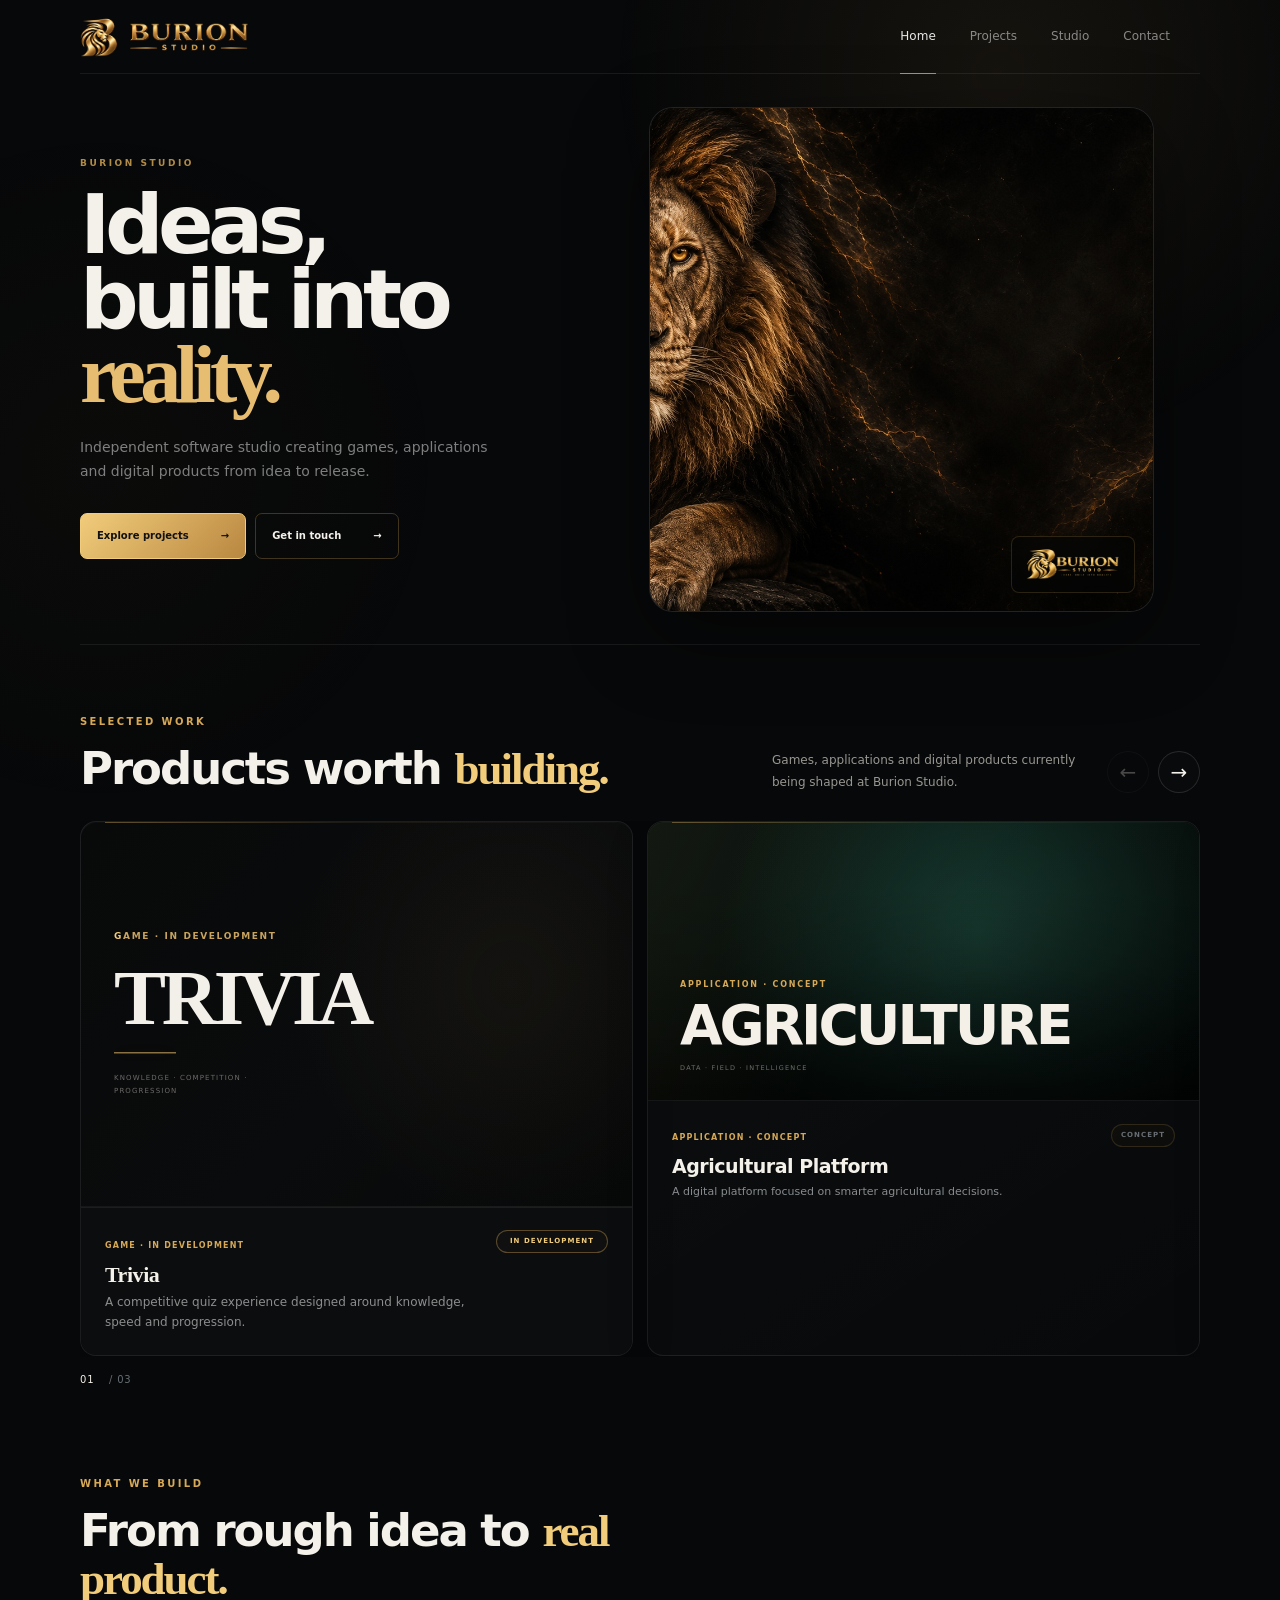
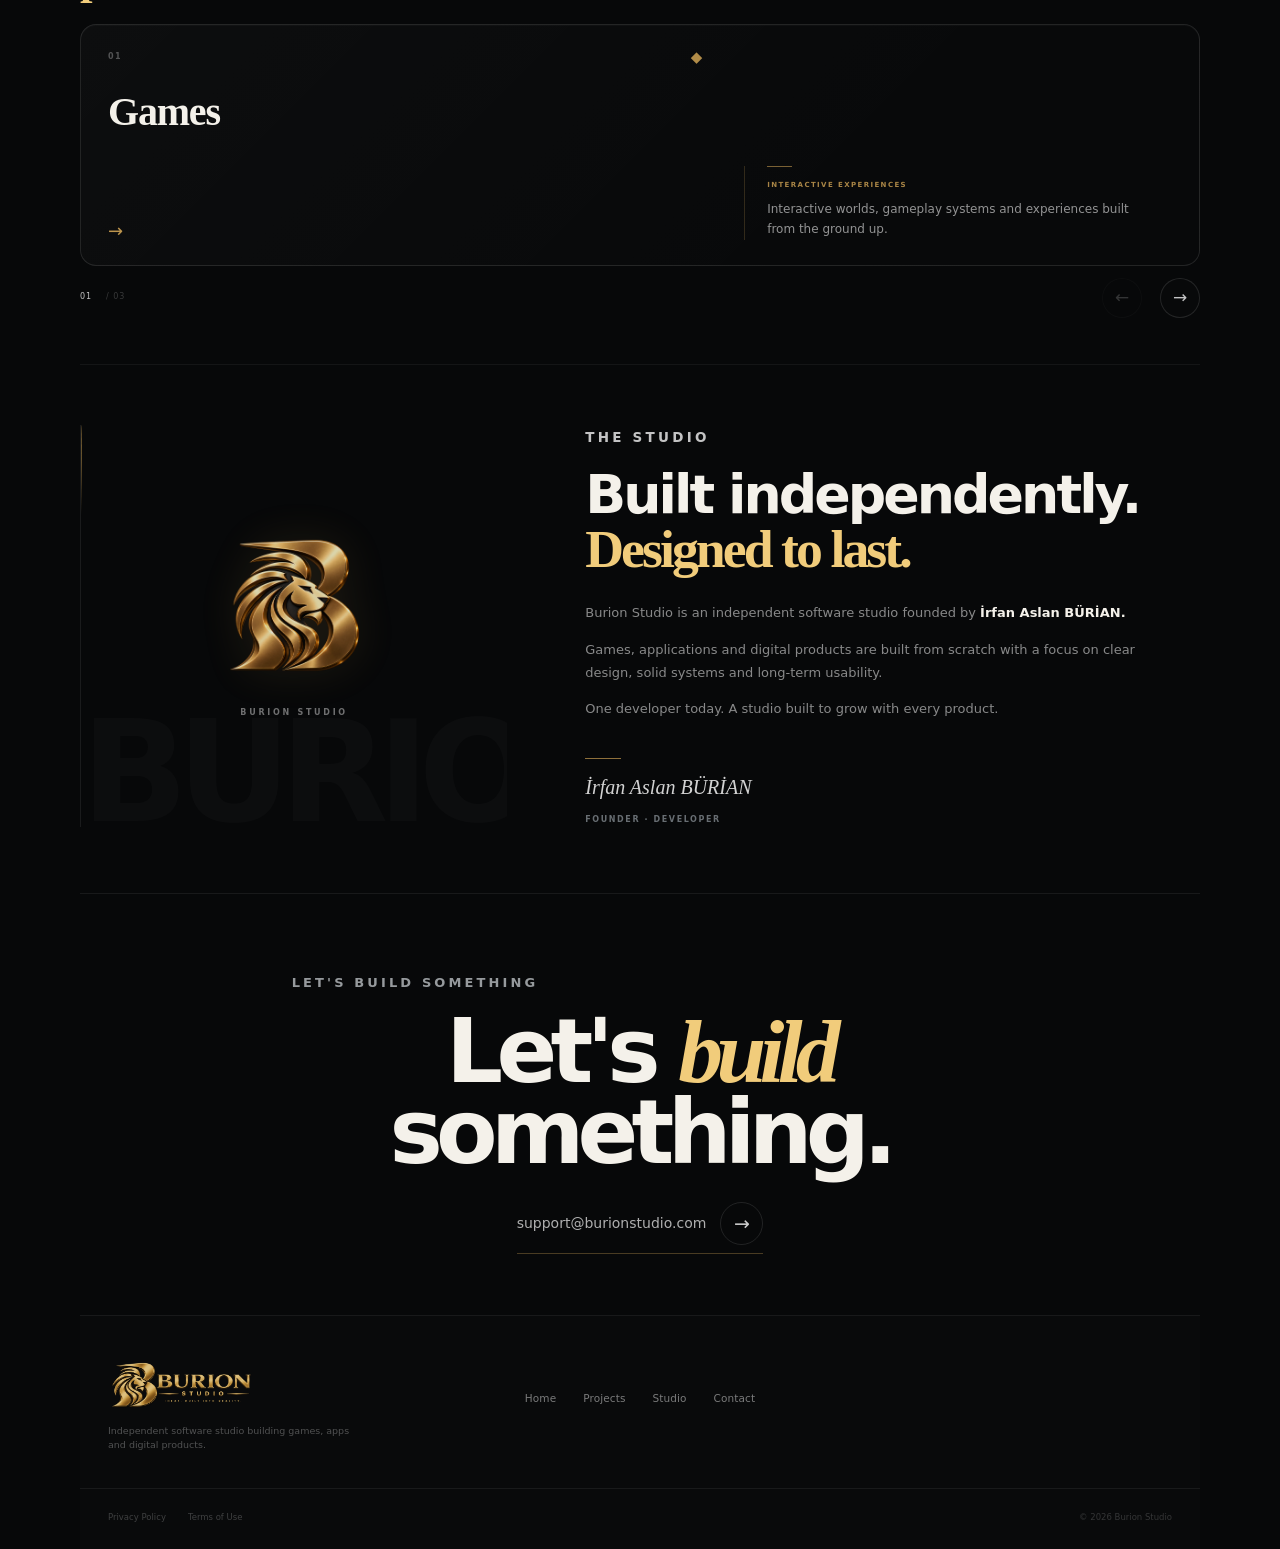
==== commit 552623ab: "fix: restore legal footer links" ====
--- a/index.html
+++ b/index.html
@@ -1 +1 @@
-<!DOCTYPE html><html lang="en"><head><meta charset="UTF-8"><meta name="viewport" content="width=device-width, initial-scale=1.0"><meta name="description" content="Burion Studio — independent games, applications and digital products built from idea to release."><meta name="theme-color" content="#070809"><meta name="color-scheme" content="dark"><meta name="robots" content="index, follow"><meta name="author" content="Burion Studio"><link rel="canonical" href="https://burionstudio.com/"><link rel="preload" as="image" href="assets/brand/burion-hero-lion.jpg" fetchpriority="high"><link rel="icon" type="image/png" href="assets/brand/burion-favicon.png"><link rel="stylesheet" href="css/style.css"><link rel="stylesheet" href="css/about-polish.css?v=20260830-1"><link rel="stylesheet" href="css/projects-polish.css?v=20260830-2"><link rel="stylesheet" href="css/redesign-v1.css?v=20260831-2"><link rel="stylesheet" href="css/selected-work-carousel-fix.css?v=20260901-2"><link rel="stylesheet" href="css/selected-work-reference.css?v=20260901-3"><link rel="stylesheet" href="css/what-we-build-carousel.css?v=20260901-4"><link rel="stylesheet" href="css/contact-footer-premium-v1.css?v=20260901-2"><title>Burion Studio — Independent Software Studio</title></head><body><div class="site-shell"><header class="site-header"><a href="#home" class="site-logo" aria-label="Burion Studio home"><img src="assets/brand/burion-logo-horizontal.png" alt="Burion Studio"></a><nav class="desktop-nav" aria-label="Primary navigation"><a href="#home" class="nav-link active">Home</a><a href="#projects" class="nav-link">Projects</a><a href="#studio" class="nav-link">Studio</a><a href="#contact" class="nav-link">Contact</a></nav><div class="header-actions"><button class="menu-button" type="button" aria-label="Open menu" aria-expanded="false" aria-controls="mobileMenu"><span></span><span></span><span></span></button></div></header><div class="mobile-menu" id="mobileMenu" hidden><nav class="mobile-nav" aria-label="Mobile navigation"><a href="#home">Home</a><a href="#projects">Projects</a><a href="#studio">Studio</a><a href="#contact">Contact</a></nav></div><main><section id="home" class="hero redesign-hero"><div class="hero-content"><p class="eyebrow">BURION STUDIO</p><h1>Ideas,<br>built into <em>reality.</em></h1><p class="hero-description">Independent software studio creating games, applications and digital products from idea to release.</p><div class="hero-actions"><a href="#projects" class="button button-primary"><span>Explore projects</span><span>→</span></a><a href="#contact" class="button button-secondary"><span>Get in touch</span><span>→</span></a></div></div><div class="hero-visual"><div class="hero-image-frame"><img src="assets/brand/burion-hero-lion.jpg" alt="Burion Studio lion" class="hero-image" loading="eager" fetchpriority="high" decoding="async"><div class="hero-image-overlay"></div><div class="hero-image-brand"><img src="assets/brand/burion-logo-gold.png" alt=""></div></div></div></section><section id="projects" class="projects-section redesign-projects"><div class="section-heading projects-heading"><div><p class="eyebrow">SELECTED WORK</p><h2>Products worth <em>building.</em></h2></div><div class="projects-heading-side"><p class="section-description">Games, applications and digital products currently being shaped at Burion Studio.</p><div class="projects-controls" role="group" aria-label="Selected work navigation"><button type="button" class="projects-arrow projects-prev" aria-label="Previous project" disabled>←</button><button type="button" class="projects-arrow projects-next" aria-label="Next project">→</button></div></div></div><div class="projects-carousel" data-projects-carousel><div class="projects-track"><article class="project-card project-featured"><div class="project-image project-image-trivia"><div class="project-image-content"><span>GAME · IN DEVELOPMENT</span><strong>TRIVIA</strong><small>KNOWLEDGE · COMPETITION ·<br>PROGRESSION</small></div></div><div class="project-info redesign-project-info"><div><span class="project-category">GAME · IN DEVELOPMENT</span><h3>Trivia</h3><p>A competitive quiz experience designed around knowledge, speed and progression.</p></div><span class="project-status">IN DEVELOPMENT</span></div></article><article class="project-card"><div class="project-image project-image-agriculture"><div class="project-image-content"><span>APPLICATION · CONCEPT</span><strong>AGRICULTURE</strong><small>DATA · FIELD · INTELLIGENCE</small></div><div class="agri-ui" aria-hidden="true"><div class="agri-sidebar"><i></i><i></i><i></i><i></i></div><div class="agri-map"><b></b><b></b><b></b><b></b></div></div></div><div class="project-info"><div><span class="project-category">APPLICATION · CONCEPT</span><h3>Agricultural Platform</h3><p>A digital platform focused on smarter agricultural decisions.</p></div><span class="project-status">CONCEPT</span></div></article><article class="project-card project-next"><div class="project-image project-image-next"><div class="project-next-mark"><span>03</span><strong>MORE<br><em>TO COME.</em></strong><small>NEW PRODUCTS · IN DEVELOPMENT</small></div><div class="project-next-ring" aria-hidden="true"></div></div><div class="project-info"><div><span class="project-category">BURION STUDIO</span><h3>More products are coming.</h3><p>New games and digital products are taking shape behind the scenes.</p></div><span class="project-status">COMING SOON</span></div></article></div></div><div class="projects-pagination" aria-hidden="true"><span class="projects-pagination-current">01</span><span class="projects-pagination-line"><i></i></span><span>02</span><span class="projects-pagination-line"><i></i></span><span>03</span></div></section><section class="build-section redesign-build"><div class="section-heading"><div><p class="eyebrow">WHAT WE BUILD</p><h2>From rough idea to <em>real product.</em></h2></div></div><div class="build-carousel" data-build-carousel><div class="build-track"><article class="build-slide"><div class="build-slide-main"><div class="build-slide-top"><span class="build-slide-index">01</span><span class="build-slide-symbol">◆</span></div><h3>Games</h3><span class="build-slide-arrow">→</span></div><div class="build-slide-copy"><span>INTERACTIVE EXPERIENCES</span><p>Interactive worlds, gameplay systems and experiences built from the ground up.</p></div></article><article class="build-slide"><div class="build-slide-main"><div class="build-slide-top"><span class="build-slide-index">02</span><span class="build-slide-symbol">◇</span></div><h3>Applications</h3><span class="build-slide-arrow">→</span></div><div class="build-slide-copy"><span>DIGITAL SOLUTIONS</span><p>Useful digital products designed around real problems and real people.</p></div></article><article class="build-slide"><div class="build-slide-main"><div class="build-slide-top"><span class="build-slide-index">03</span><span class="build-slide-symbol">&lt;/&gt;</span></div><h3>Digital Products</h3><span class="build-slide-arrow">→</span></div><div class="build-slide-copy"><span>WEB · PLATFORMS · EXPERIENCES</span><p>Websites, platforms and experiences when ideas need a place to live.</p></div></article></div><div class="build-carousel-controls"><div class="build-pagination"><span class="build-pagination-current">01</span></div><div class="build-arrows"><button type="button" class="build-arrow build-prev" aria-label="Previous capability" disabled>←</button><button type="button" class="build-arrow build-next" aria-label="Next capability">→</button></div></div></div></section><section id="studio" class="about-section redesign-about"><div class="about-visual"><div class="about-mark"><img src="assets/brand/burion-logo-mark.png" alt="Burion Studio mark" loading="lazy" decoding="async"></div><span>BURION STUDIO</span></div><div class="about-content"><p class="eyebrow">THE STUDIO</p><h2>Built independently.<br><em>Designed to last.</em></h2><p>Burion Studio is an independent software studio founded by <strong>İrfan Aslan BÜRİAN.</strong></p><p>Games, applications and digital products are built from scratch with a focus on clear design, solid systems and long-term usability.</p><p>One developer today. A studio built to grow with every product.</p><div class="signature">İrfan Aslan BÜRİAN</div><span class="about-role">FOUNDER · DEVELOPER</span></div></section><section id="contact" class="contact-section redesign-contact"><div class="contact-heading"><p class="eyebrow">LET'S BUILD SOMETHING</p><h2>Let's <em>build</em><br>something.</h2><a href="mailto:support@burionstudio.com" class="contact-email" aria-label="Email Burion Studio">support@burionstudio.com <span aria-hidden="true">→</span></a></div></section></main><footer class="site-footer"><div class="footer-main"><div class="footer-brand"><img src="assets/brand/burion-logo-gold.png" alt="Burion Studio" loading="lazy" decoding="async"><p>Independent software studio building games, apps and digital products.</p></div><nav class="footer-nav" aria-label="Footer navigation"><a href="#home">Home</a><a href="#projects">Projects</a><a href="#studio">Studio</a><a href="#contact">Contact</a></nav><div class="footer-socials" aria-label="Social links"></div></div><div class="footer-bottom"><span>© 2026 Burion Studio</span><span>Built independently.</span></div></footer></div><script src="script.js"></script></body></html>+<!DOCTYPE html><html lang="en"><head><meta charset="UTF-8"><meta name="viewport" content="width=device-width, initial-scale=1.0"><meta name="description" content="Burion Studio — independent games, applications and digital products built from idea to release."><meta name="theme-color" content="#070809"><meta name="color-scheme" content="dark"><meta name="robots" content="index, follow"><meta name="author" content="Burion Studio"><link rel="canonical" href="https://burionstudio.com/"><link rel="preload" as="image" href="assets/brand/burion-hero-lion.jpg" fetchpriority="high"><link rel="icon" type="image/png" href="assets/brand/burion-favicon.png"><link rel="stylesheet" href="css/style.css"><link rel="stylesheet" href="css/about-polish.css?v=20260830-1"><link rel="stylesheet" href="css/projects-polish.css?v=20260830-2"><link rel="stylesheet" href="css/redesign-v1.css?v=20260831-2"><link rel="stylesheet" href="css/selected-work-carousel-fix.css?v=20260901-2"><link rel="stylesheet" href="css/selected-work-reference.css?v=20260901-3"><link rel="stylesheet" href="css/what-we-build-carousel.css?v=20260901-4"><link rel="stylesheet" href="css/contact-footer-premium-v1.css?v=20260901-2"><link rel="stylesheet" href="css/production-final.css?v=20260901-1"><title>Burion Studio — Independent Software Studio</title></head><body><div class="site-shell"><header class="site-header"><a href="#home" class="site-logo" aria-label="Burion Studio home"><img src="assets/brand/burion-logo-horizontal.png" alt="Burion Studio"></a><nav class="desktop-nav" aria-label="Primary navigation"><a href="#home" class="nav-link active">Home</a><a href="#projects" class="nav-link">Projects</a><a href="#studio" class="nav-link">Studio</a><a href="#contact" class="nav-link">Contact</a></nav><div class="header-actions"><button class="menu-button" type="button" aria-label="Open menu" aria-expanded="false" aria-controls="mobileMenu"><span></span><span></span><span></span></button></div></header><div class="mobile-menu" id="mobileMenu" hidden><nav class="mobile-nav" aria-label="Mobile navigation"><a href="#home">Home</a><a href="#projects">Projects</a><a href="#studio">Studio</a><a href="#contact">Contact</a></nav></div><main><section id="home" class="hero redesign-hero"><div class="hero-content"><p class="eyebrow">BURION STUDIO</p><h1>Ideas,<br>built into <em>reality.</em></h1><p class="hero-description">Independent software studio creating games, applications and digital products from idea to release.</p><div class="hero-actions"><a href="#projects" class="button button-primary"><span>Explore projects</span><span>→</span></a><a href="#contact" class="button button-secondary"><span>Get in touch</span><span>→</span></a></div></div><div class="hero-visual"><div class="hero-image-frame"><img src="assets/brand/burion-hero-lion.jpg" alt="Burion Studio lion" class="hero-image" loading="eager" fetchpriority="high" decoding="async"><div class="hero-image-overlay"></div><div class="hero-image-brand"><img src="assets/brand/burion-logo-gold.png" alt=""></div></div></div></section><section id="projects" class="projects-section redesign-projects"><div class="section-heading projects-heading"><div><p class="eyebrow">SELECTED WORK</p><h2>Products worth <em>building.</em></h2></div><div class="projects-heading-side"><p class="section-description">Games, applications and digital products currently being shaped at Burion Studio.</p><div class="projects-controls" role="group" aria-label="Selected work navigation"><button type="button" class="projects-arrow projects-prev" aria-label="Previous project" disabled>←</button><button type="button" class="projects-arrow projects-next" aria-label="Next project">→</button></div></div></div><div class="projects-carousel" data-projects-carousel><div class="projects-track"><article class="project-card project-featured"><div class="project-image project-image-trivia"><div class="project-image-content"><span>GAME · IN DEVELOPMENT</span><strong>TRIVIA</strong><small>KNOWLEDGE · COMPETITION ·<br>PROGRESSION</small></div></div><div class="project-info redesign-project-info"><div><span class="project-category">GAME · IN DEVELOPMENT</span><h3>Trivia</h3><p>A competitive quiz experience designed around knowledge, speed and progression.</p></div><span class="project-status">IN DEVELOPMENT</span></div></article><article class="project-card"><div class="project-image project-image-agriculture"><div class="project-image-content"><span>APPLICATION · CONCEPT</span><strong>AGRICULTURE</strong><small>DATA · FIELD · INTELLIGENCE</small></div><div class="agri-ui" aria-hidden="true"><div class="agri-sidebar"><i></i><i></i><i></i><i></i></div><div class="agri-map"><b></b><b></b><b></b><b></b></div></div></div><div class="project-info"><div><span class="project-category">APPLICATION · CONCEPT</span><h3>Agricultural Platform</h3><p>A digital platform focused on smarter agricultural decisions.</p></div><span class="project-status">CONCEPT</span></div></article><article class="project-card project-next"><div class="project-image project-image-next"><div class="project-next-mark"><span>03</span><strong>MORE<br><em>TO COME.</em></strong><small>NEW PRODUCTS · IN DEVELOPMENT</small></div><div class="project-next-ring" aria-hidden="true"></div></div><div class="project-info"><div><span class="project-category">BURION STUDIO</span><h3>More products are coming.</h3><p>New games and digital products are taking shape behind the scenes.</p></div><span class="project-status">COMING SOON</span></div></article></div></div><div class="projects-pagination" aria-hidden="true"><span class="projects-pagination-current">01</span><span class="projects-pagination-line"><i></i></span><span>02</span><span class="projects-pagination-line"><i></i></span><span>03</span></div></section><section class="build-section redesign-build"><div class="section-heading"><div><p class="eyebrow">WHAT WE BUILD</p><h2>From rough idea to <em>real product.</em></h2></div></div><div class="build-carousel" data-build-carousel><div class="build-track"><article class="build-slide"><div class="build-slide-main"><div class="build-slide-top"><span class="build-slide-index">01</span><span class="build-slide-symbol">◆</span></div><h3>Games</h3><span class="build-slide-arrow">→</span></div><div class="build-slide-copy"><span>INTERACTIVE EXPERIENCES</span><p>Interactive worlds, gameplay systems and experiences built from the ground up.</p></div></article><article class="build-slide"><div class="build-slide-main"><div class="build-slide-top"><span class="build-slide-index">02</span><span class="build-slide-symbol">◇</span></div><h3>Applications</h3><span class="build-slide-arrow">→</span></div><div class="build-slide-copy"><span>DIGITAL SOLUTIONS</span><p>Useful digital products designed around real problems and real people.</p></div></article><article class="build-slide"><div class="build-slide-main"><div class="build-slide-top"><span class="build-slide-index">03</span><span class="build-slide-symbol">&lt;/&gt;</span></div><h3>Digital Products</h3><span class="build-slide-arrow">→</span></div><div class="build-slide-copy"><span>WEB · PLATFORMS · EXPERIENCES</span><p>Websites, platforms and experiences when ideas need a place to live.</p></div></article></div><div class="build-carousel-controls"><div class="build-pagination"><span class="build-pagination-current">01</span></div><div class="build-arrows"><button type="button" class="build-arrow build-prev" aria-label="Previous capability" disabled>←</button><button type="button" class="build-arrow build-next" aria-label="Next capability">→</button></div></div></div></section><section id="studio" class="about-section redesign-about"><div class="about-visual"><div class="about-mark"><img src="assets/brand/burion-logo-mark.png" alt="Burion Studio mark" loading="lazy" decoding="async"></div><span>BURION STUDIO</span></div><div class="about-content"><p class="eyebrow">THE STUDIO</p><h2>Built independently.<br><em>Designed to last.</em></h2><p>Burion Studio is an independent software studio founded by <strong>İrfan Aslan BÜRİAN.</strong></p><p>Games, applications and digital products are built from scratch with a focus on clear design, solid systems and long-term usability.</p><p>One developer today. A studio built to grow with every product.</p><div class="signature">İrfan Aslan BÜRİAN</div><span class="about-role">FOUNDER · DEVELOPER</span></div></section><section id="contact" class="contact-section redesign-contact"><div class="contact-heading"><p class="eyebrow">LET'S BUILD SOMETHING</p><h2>Let's <em>build</em><br>something.</h2><a href="mailto:support@burionstudio.com" class="contact-email" aria-label="Email Burion Studio">support@burionstudio.com <span aria-hidden="true">→</span></a></div></section></main><footer class="site-footer"><div class="footer-main"><div class="footer-brand"><img src="assets/brand/burion-logo-gold.png" alt="Burion Studio" loading="lazy" decoding="async"><p>Independent software studio building games, apps and digital products.</p></div><nav class="footer-nav" aria-label="Footer navigation"><a href="#home">Home</a><a href="#projects">Projects</a><a href="#studio">Studio</a><a href="#contact">Contact</a></nav></div><div class="footer-bottom"><div class="footer-legal"><a href="privacy.html">Privacy Policy</a><a href="terms.html">Terms of Use</a></div><span class="copyright">© 2026 Burion Studio</span></div></footer></div><script src="script.js"></script></body></html>
--- a/css/production-final.css
+++ b/css/production-final.css
@@ -0,0 +1,10 @@
+/* BURION STUDIO — PRODUCTION FINAL GUARDRAILS */
+html{overflow-x:clip}
+body{overflow-x:clip}
+.site-shell,main,.site-footer{min-width:0}
+.project-card,.build-slide,.about-content,.contact-heading,.footer-main{min-width:0}
+img{height:auto}
+:focus-visible{outline:2px solid var(--gold-light);outline-offset:4px}
+button:focus:not(:focus-visible),a:focus:not(:focus-visible){outline:0}
+@media(max-width:800px){.site-shell{width:100%;max-width:100%}.project-image-content strong,.build-slide h3,.about-content h2,.contact-heading h2{overflow-wrap:normal;word-break:normal}.footer-nav{max-width:100%;flex-wrap:wrap}}
+@media(prefers-reduced-motion:reduce){html{scroll-behavior:auto}.button,.project-card,.build-slide,.build-arrow,.projects-arrow,.footer-social,.contact-email span,.contact-email::after{transition:none!important}}
